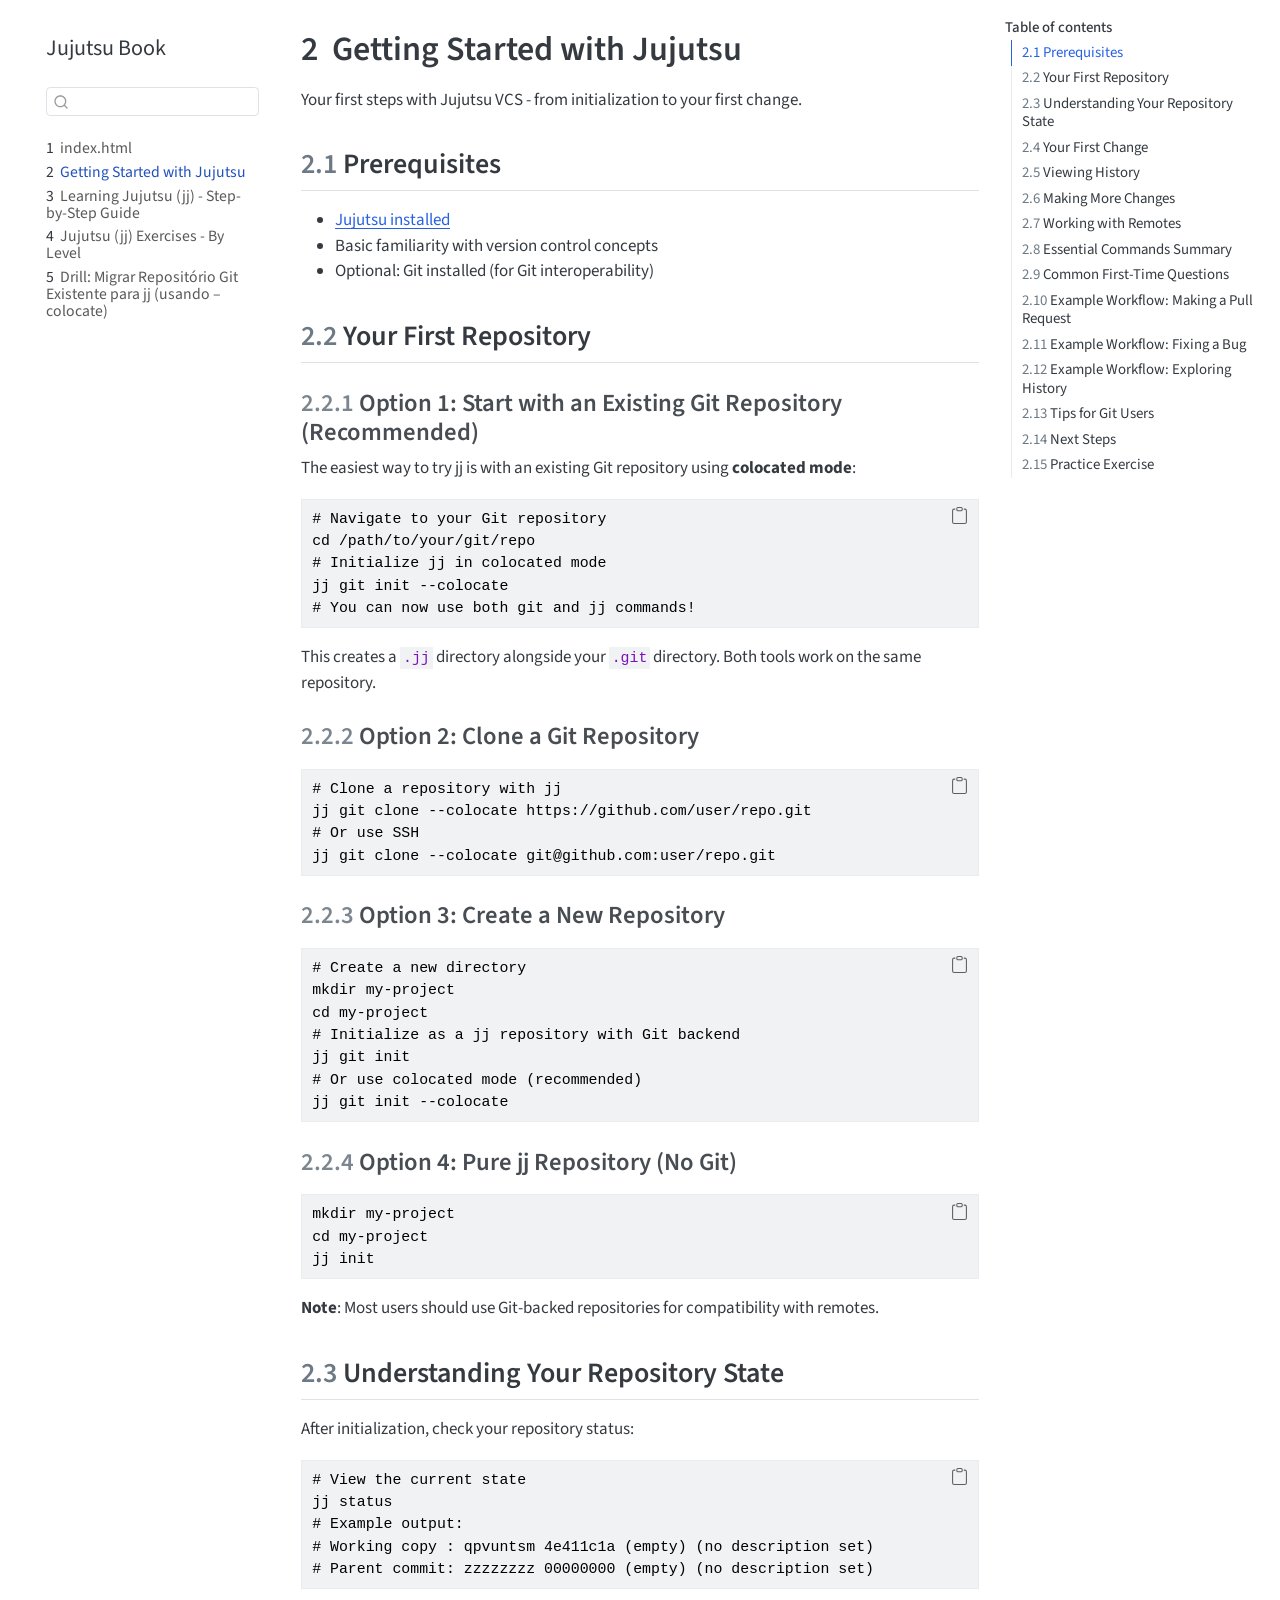
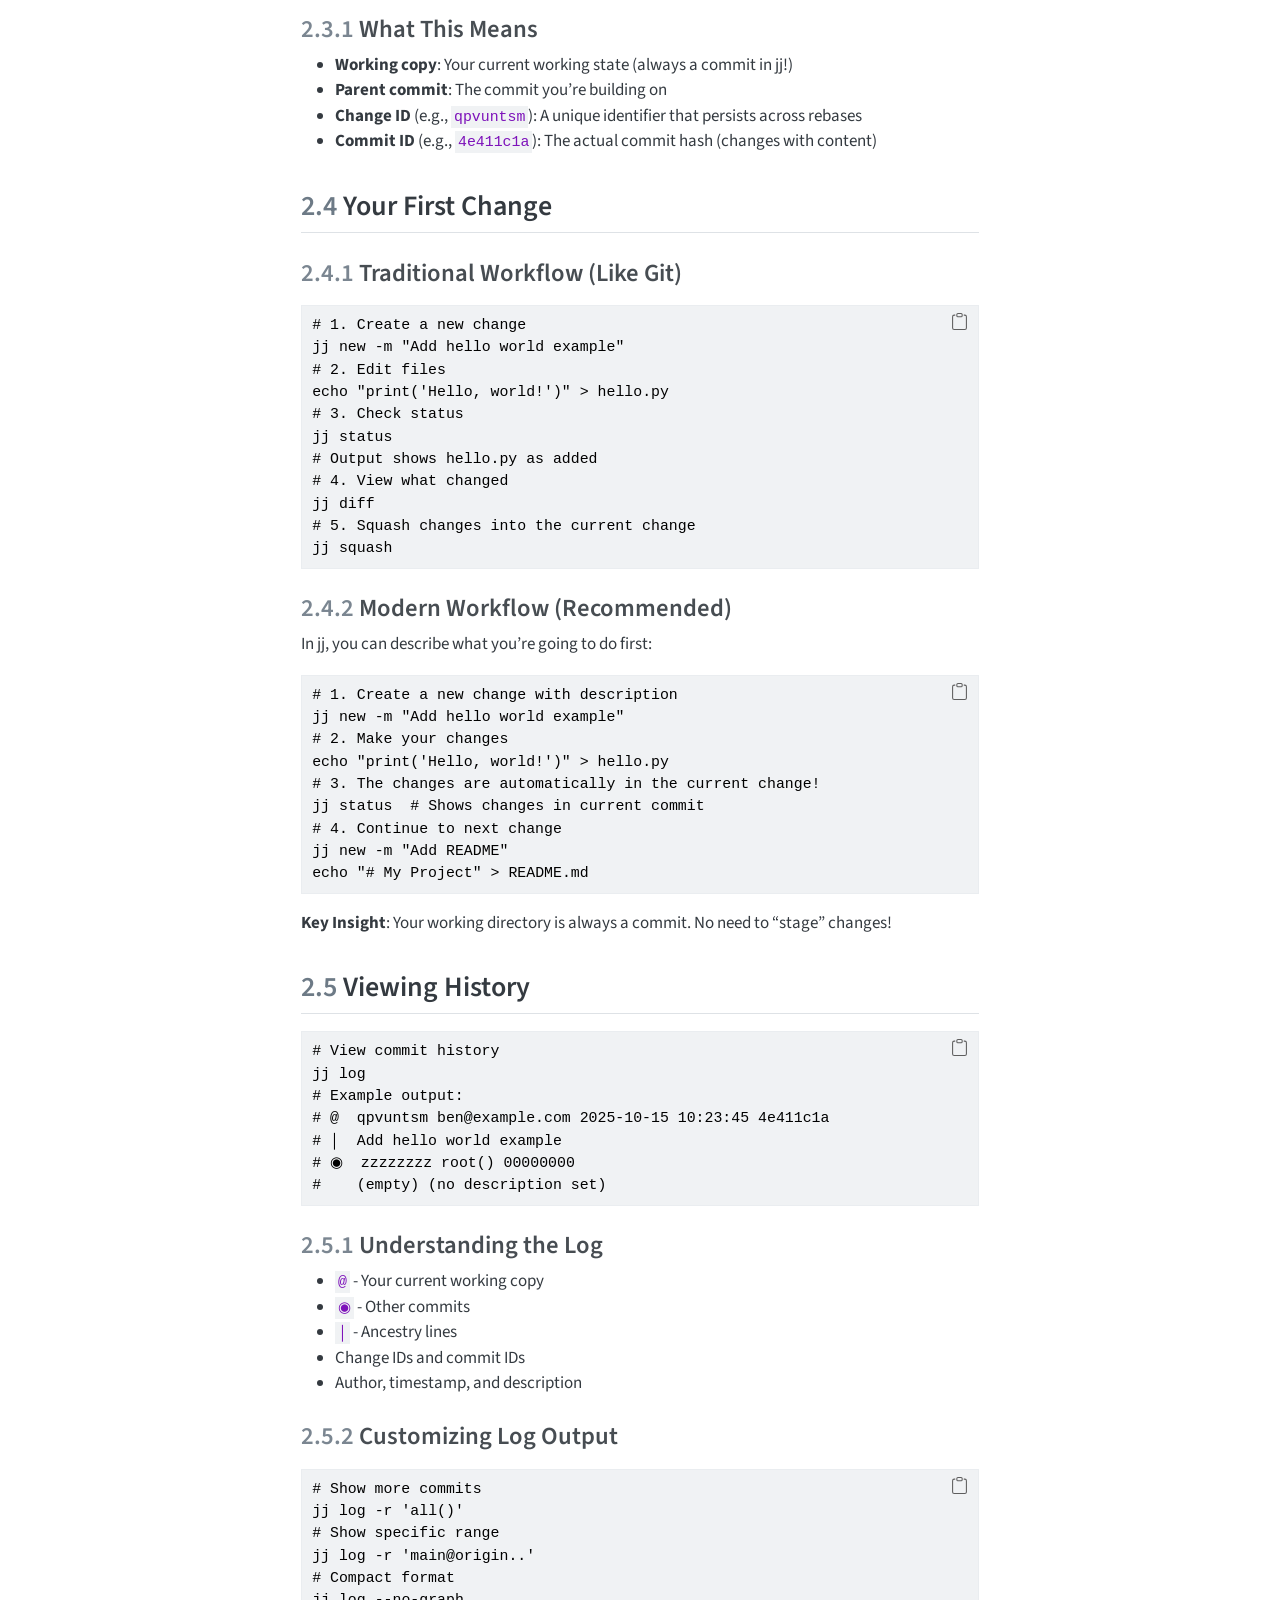
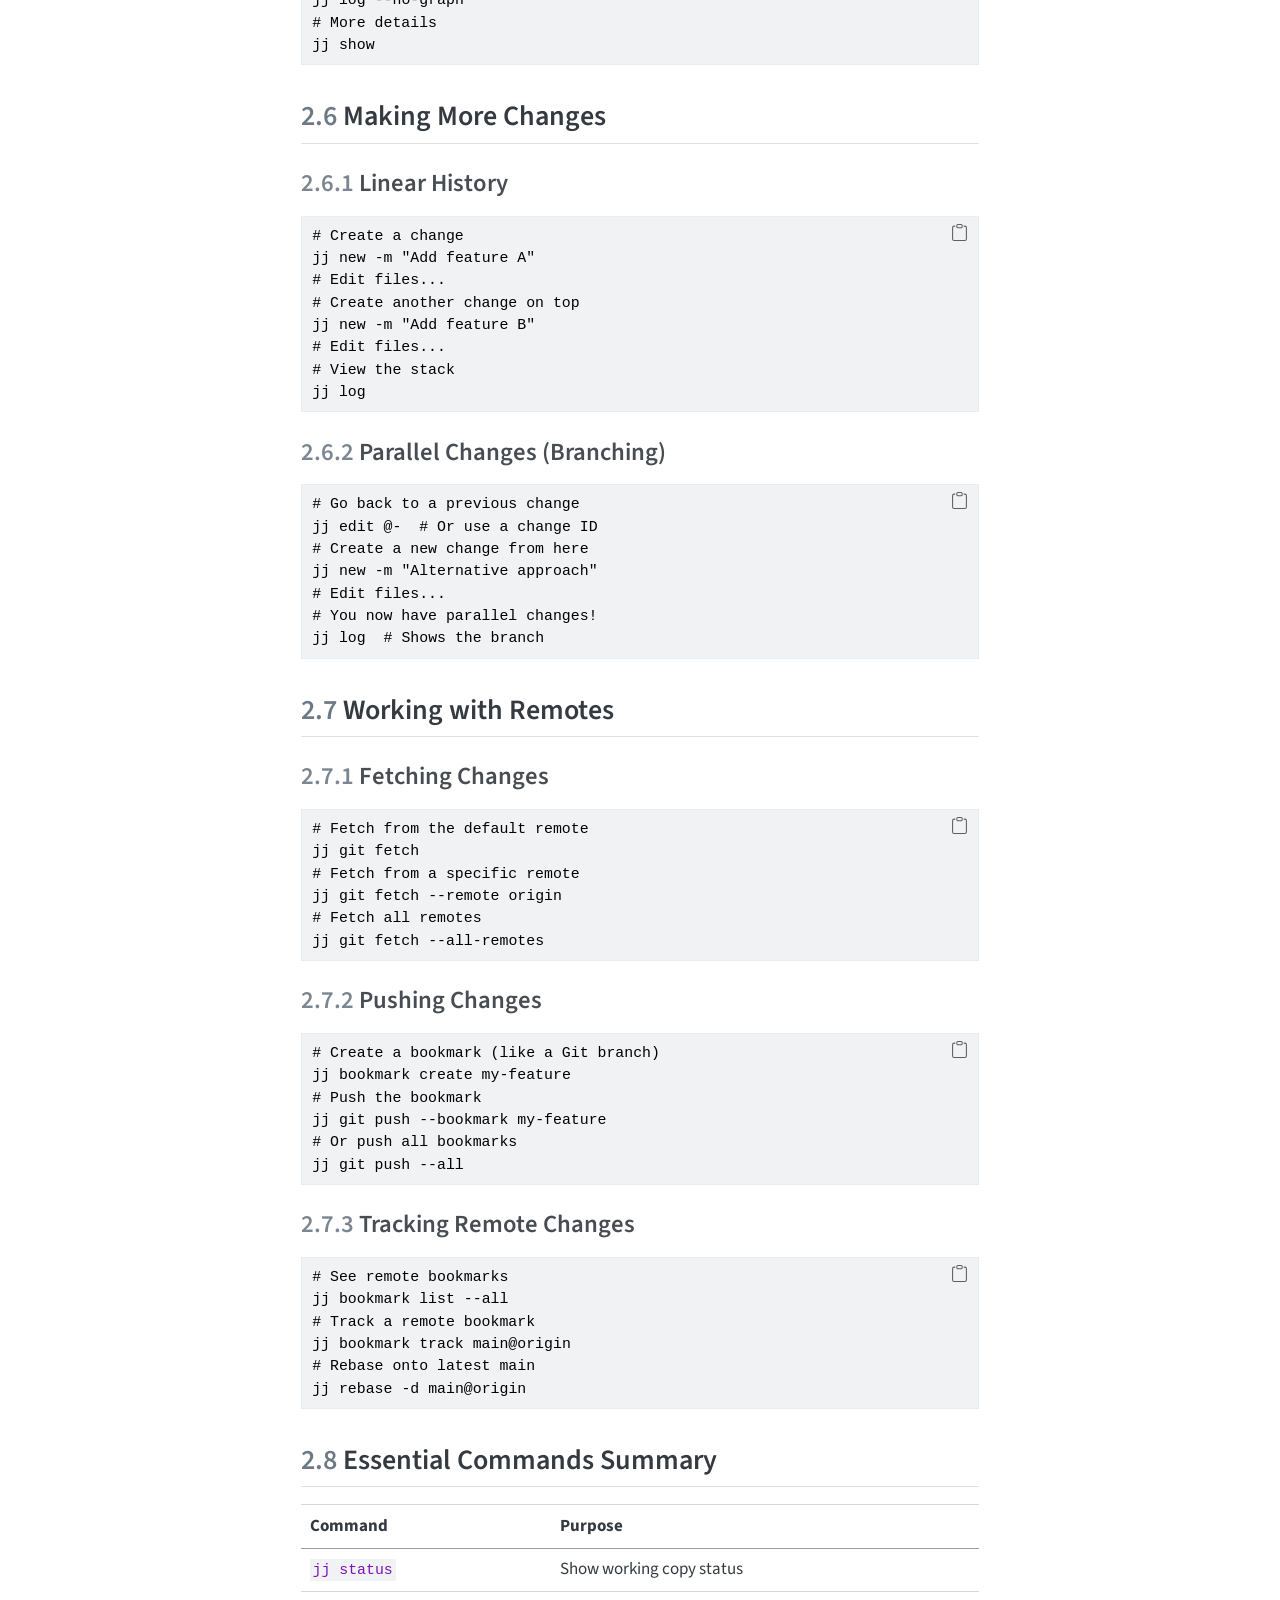
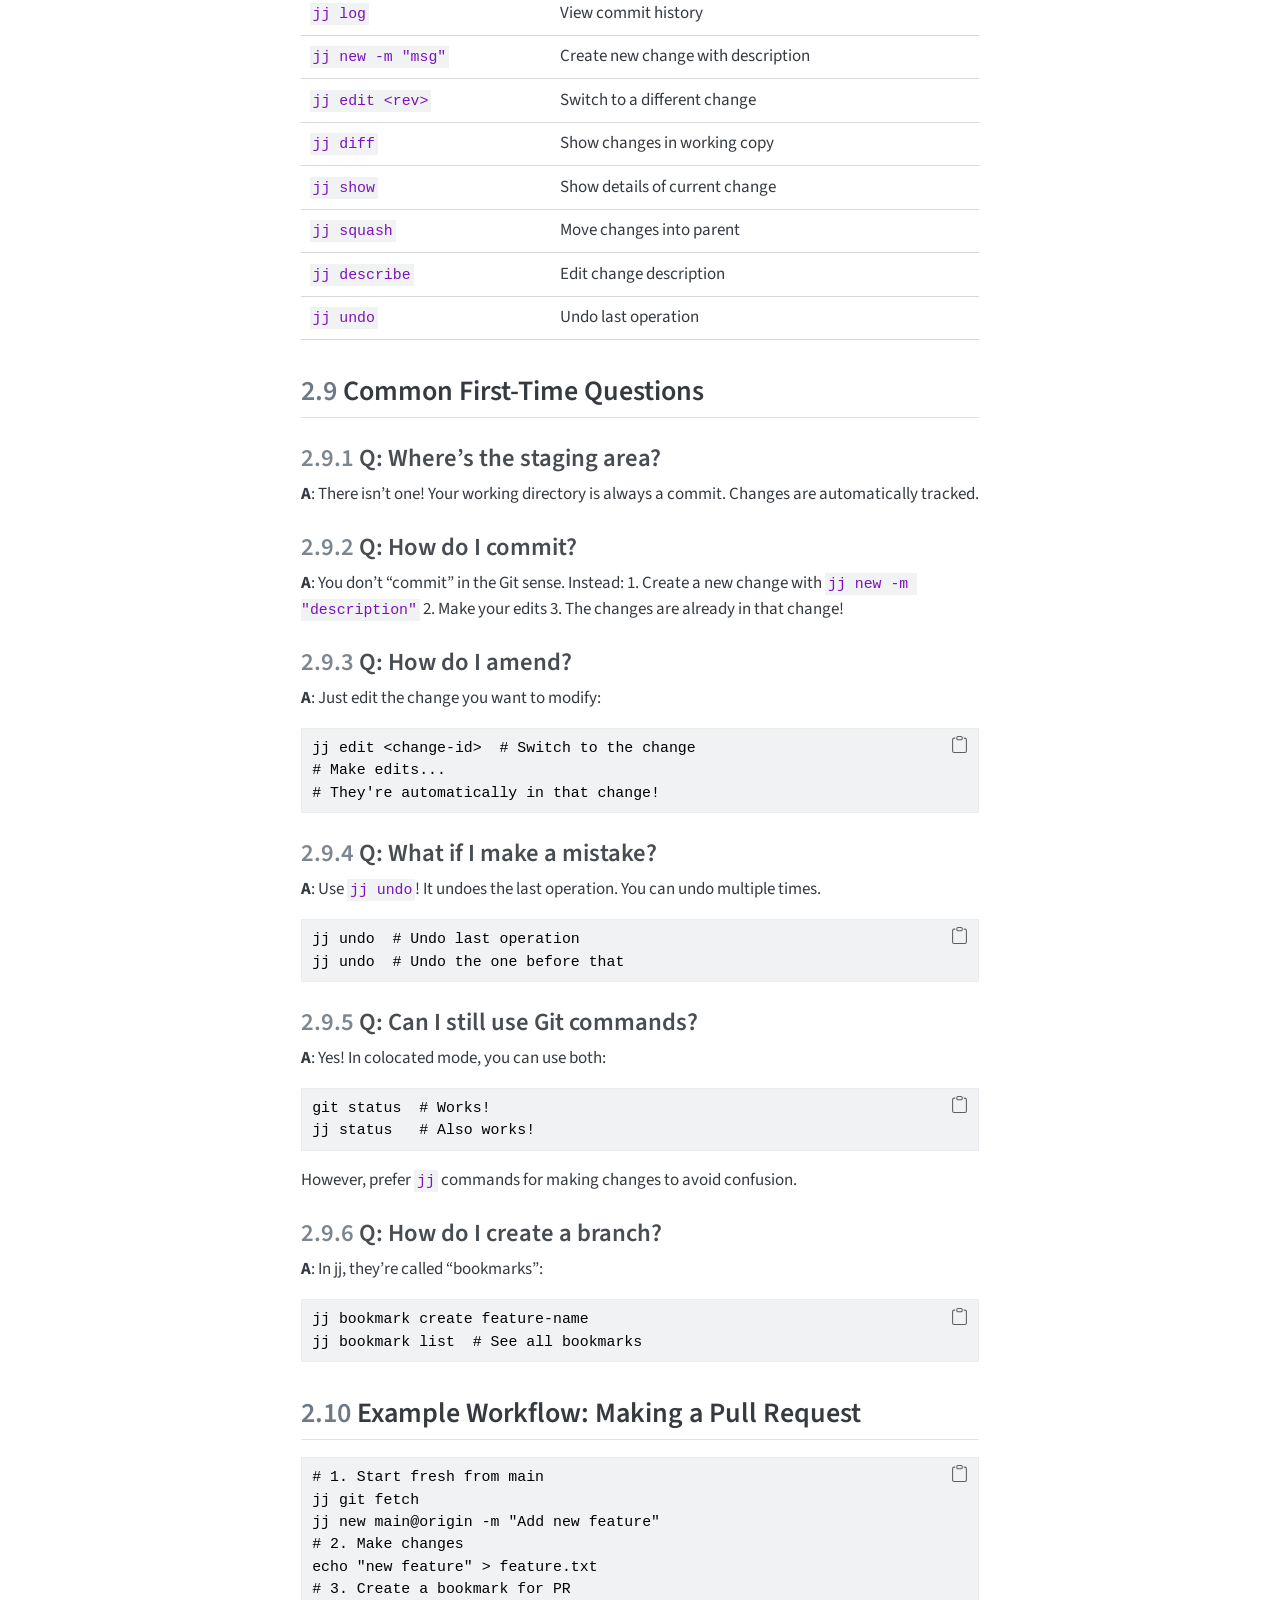
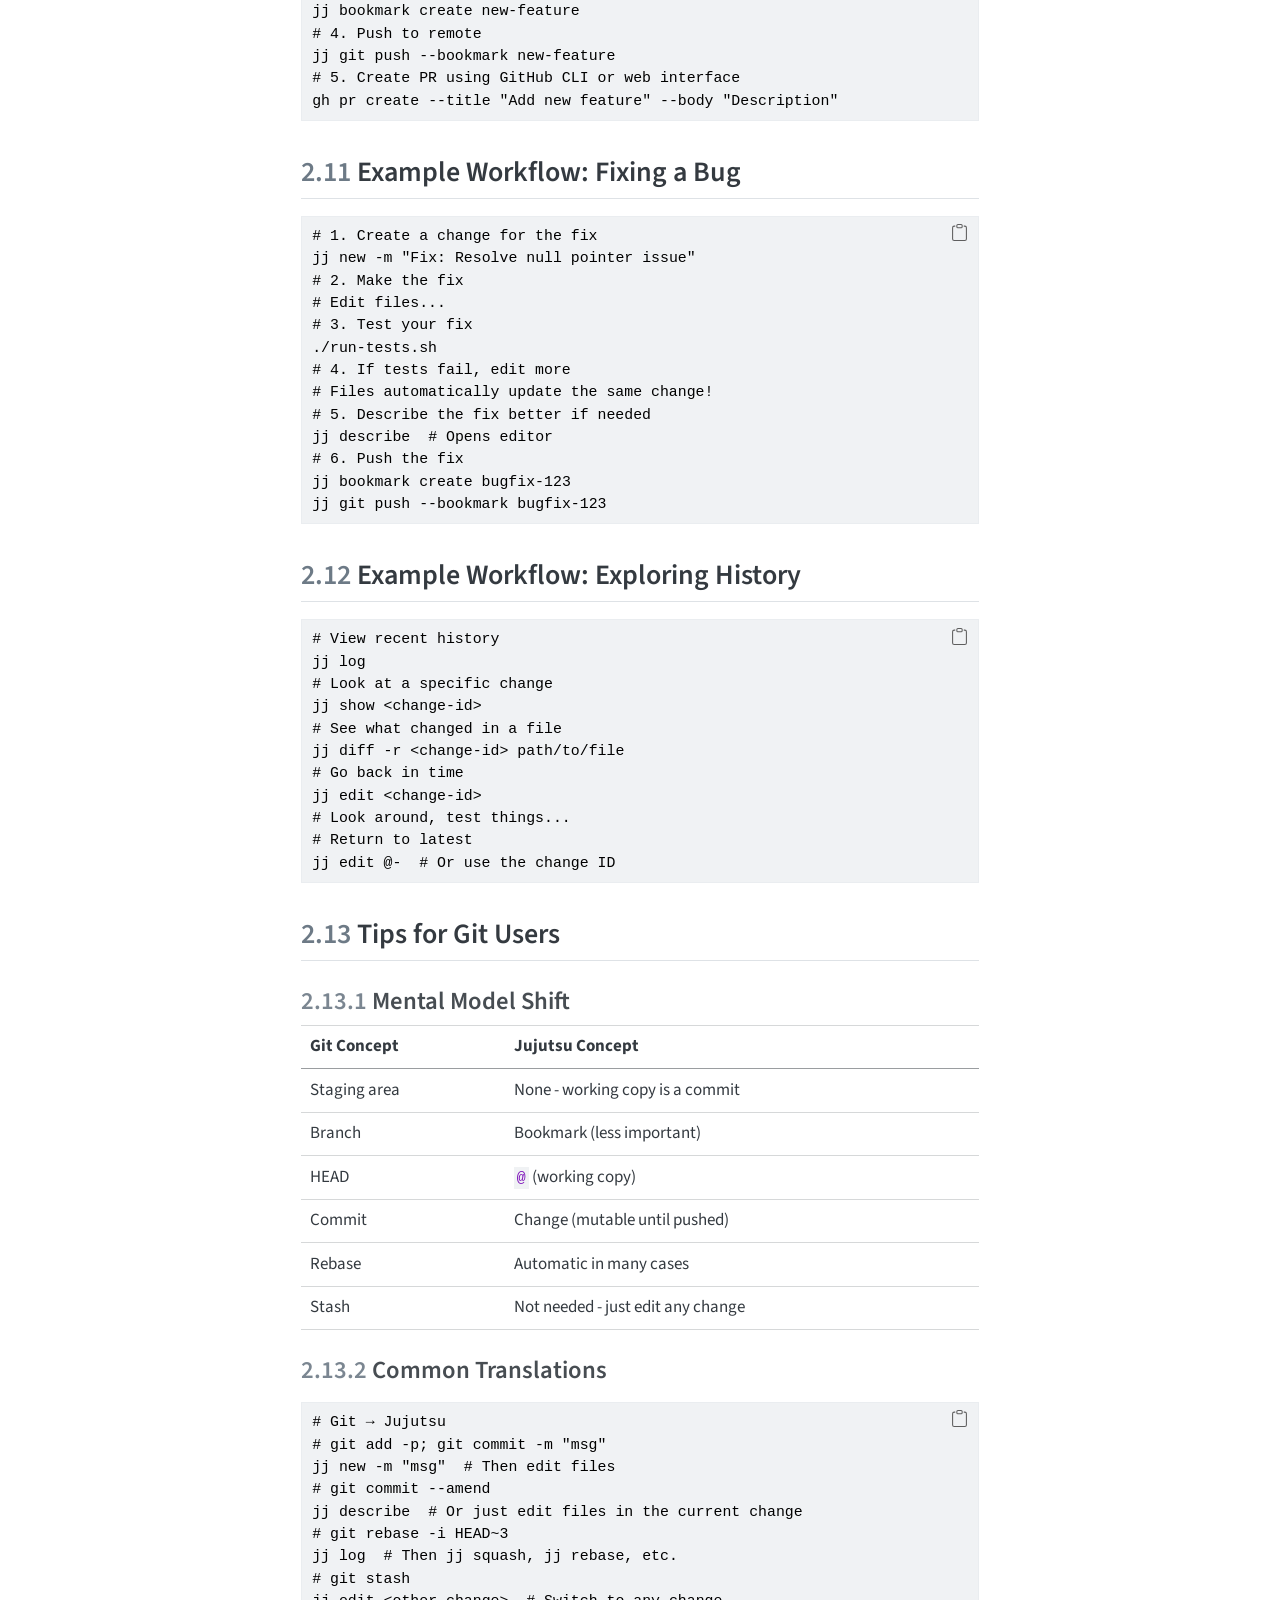
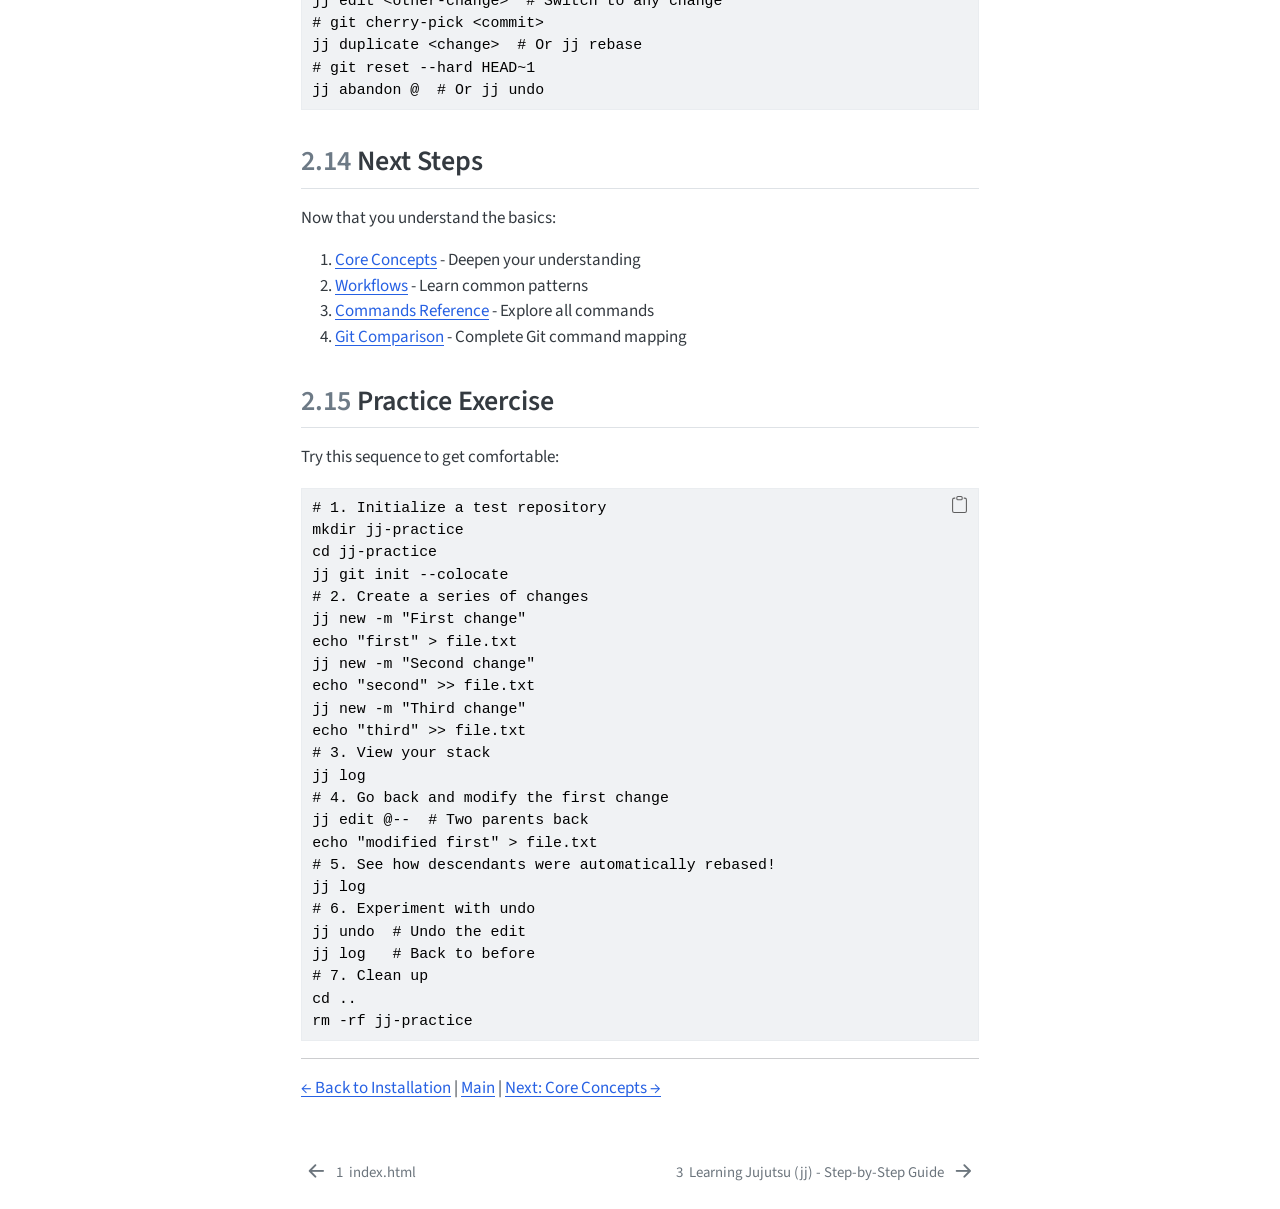
==== topics/getting-started.html @ f5a46121 "deploy: ab41bbec8ff5ee7fae629a87847f3cbe0ed20b7d" ====
<!DOCTYPE html>
<html xmlns="http://www.w3.org/1999/xhtml" lang="en" xml:lang="en"><head>

<meta charset="utf-8">
<meta name="generator" content="quarto-1.10.18">

<meta name="viewport" content="width=device-width, initial-scale=1.0, user-scalable=yes">


<title>2&nbsp; Getting Started with Jujutsu – Jujutsu Book</title>
<style>
/* Default styles provided by pandoc.
** See https://pandoc.org/MANUAL.html#variables-for-html for config info.
*/
span.smallcaps{font-variant: small-caps;}
div.columns{display: flex; gap: 1.5em;}
div.column{flex: auto;}
@media screen {
div.columns{gap: min(4vw, 1.5em);}
div.column{overflow-x: auto;}
}
div.hanging-indent{margin-left: 1.5em; text-indent: -1.5em;}
ul.task-list{list-style: none;}
ul.task-list li input[type="checkbox"] {
  width: 0.8em;
  margin: 0 0.8em 0.2em -1em; /* quarto-specific, see https://github.com/quarto-dev/quarto-cli/issues/4556 */ 
  vertical-align: middle;
}
/* CSS for syntax highlighting */
html { -webkit-text-size-adjust: 100%; }
pre > code.sourceCode { white-space: pre; position: relative; }
pre > code.sourceCode > span { display: inline-block; line-height: 1.25; }
pre > code.sourceCode > span:empty { height: 1.2em; }
.sourceCode { overflow: visible; }
code.sourceCode > span { color: inherit; text-decoration: inherit; }
div.sourceCode { margin: 1em 0; }
pre.sourceCode { margin: 0; }
@media screen {
div.sourceCode { overflow: auto; }
}
@media print {
pre > code.sourceCode { white-space: pre-wrap; }
pre > code.sourceCode > span { text-indent: -5em; padding-left: 5em; }
}
pre.numberSource code
  { counter-reset: source-line 0; }
pre.numberSource code > span
  { position: relative; left: -4em; counter-increment: source-line; }
pre.numberSource code > span > a:first-child::before
  { content: counter(source-line);
    position: relative; left: -1em; text-align: right; vertical-align: baseline;
    border: none; display: inline-block;
    -webkit-touch-callout: none; -webkit-user-select: none;
    -khtml-user-select: none; -moz-user-select: none;
    -ms-user-select: none; user-select: none;
    padding: 0 4px; width: 4em;
  }
pre.numberSource { margin-left: 3em;  padding-left: 4px; }
div.sourceCode
  {   }
@media screen {
pre > code.sourceCode > span > a:first-child::before { text-decoration: underline; }
}
</style>


<script src="../site_libs/quarto-nav/quarto-nav.js"></script>
<script src="../site_libs/quarto-nav/headroom.min.js"></script>
<script src="../site_libs/clipboard/clipboard.min.js"></script>
<script src="../site_libs/quarto-search/autocomplete.umd.js"></script>
<script src="../site_libs/quarto-search/fuse.min.js"></script>
<script src="../site_libs/quarto-search/quarto-search.js"></script>
<meta name="quarto:offset" content="../">
<link href="../topics/jj-learning-path.html" rel="next">
<link href="../index.html" rel="prev">
<script src="../site_libs/quarto-html/quarto.js" type="module"></script>
<script src="../site_libs/quarto-html/tabsets/tabsets.js" type="module"></script>
<script src="../site_libs/quarto-html/popper.min.js"></script>
<script src="../site_libs/quarto-html/tippy.umd.min.js"></script>
<script src="../site_libs/quarto-html/anchor.min.js"></script>
<link href="../site_libs/quarto-html/tippy.css" rel="stylesheet">
<link href="../site_libs/quarto-html/quarto-syntax-highlighting-64a204ab8560d761af7679ceaba22944.css" rel="stylesheet" id="quarto-text-highlighting-styles">
<script src="../site_libs/bootstrap/bootstrap.min.js"></script>
<link href="../site_libs/bootstrap/bootstrap-icons.css" rel="stylesheet">
<link href="../site_libs/bootstrap/bootstrap-81a3b542eb5e89c0ecbe2096688e9360.min.css" rel="stylesheet" append-hash="true" id="quarto-bootstrap" data-mode="light">
<script id="quarto-search-options" type="application/json">{
  "location": "sidebar",
  "copy-button": false,
  "collapse-after": 3,
  "panel-placement": "start",
  "type": "textbox",
  "limit": 50,
  "keyboard-shortcut": [
    "f",
    "/",
    "s"
  ],
  "show-item-context": false,
  "language": {
    "search-no-results-text": "No results",
    "search-matching-documents-text": "matching documents",
    "search-copy-link-title": "Copy link to search",
    "search-hide-matches-text": "Hide additional matches",
    "search-more-match-text": "more match in this document",
    "search-more-matches-text": "more matches in this document",
    "search-clear-button-title": "Clear",
    "search-text-placeholder": "",
    "search-detached-cancel-button-title": "Cancel",
    "search-submit-button-title": "Submit",
    "search-label": "Search"
  }
}</script>


</head>

<body class="nav-sidebar floating quarto-light">

<div id="quarto-search-results"></div>
  <header id="quarto-header" class="headroom fixed-top">
  <nav class="quarto-secondary-nav">
    <div class="container-fluid d-flex">
      <button type="button" class="quarto-btn-toggle btn" data-bs-toggle="collapse" role="button" data-bs-target=".quarto-sidebar-collapse-item" aria-controls="quarto-sidebar" aria-expanded="false" aria-label="Toggle sidebar navigation" onclick="if (window.quartoToggleHeadroom) { window.quartoToggleHeadroom(); }">
        <i class="bi bi-layout-text-sidebar-reverse"></i>
      </button>
        <nav class="quarto-page-breadcrumbs" aria-label="breadcrumb"><ol class="breadcrumb"><li class="breadcrumb-item"><a href="../topics/getting-started.html"><span class="chapter-number">2</span>&nbsp; <span class="chapter-title">Getting Started with Jujutsu</span></a></li></ol></nav>
        <a class="flex-grow-1" role="navigation" data-bs-toggle="collapse" data-bs-target=".quarto-sidebar-collapse-item" aria-controls="quarto-sidebar" aria-expanded="false" aria-label="Toggle sidebar navigation" onclick="if (window.quartoToggleHeadroom) { window.quartoToggleHeadroom(); }">      
        </a>
      <button type="button" class="btn quarto-search-button" aria-label="Search" onclick="window.quartoOpenSearch();">
        <i class="bi bi-search"></i>
      </button>
    </div>
  </nav>
</header>
<!-- content -->
<div id="quarto-content" class="quarto-container page-columns page-rows-contents page-layout-article">
<!-- sidebar -->
  <nav id="quarto-sidebar" class="sidebar collapse collapse-horizontal quarto-sidebar-collapse-item sidebar-navigation floating overflow-auto">
    <div class="pt-lg-2 mt-2 text-left sidebar-header">
    <div class="sidebar-title mb-0 py-0">
      <a href="../">Jujutsu Book</a> 
    </div>
      </div>
        <div class="mt-2 flex-shrink-0 align-items-center">
        <div class="sidebar-search">
        <div id="quarto-search" class="" title="Search"></div>
        </div>
        </div>
    <div class="sidebar-menu-container"> 
    <ul class="list-unstyled mt-1">
        <li class="sidebar-item">
  <div class="sidebar-item-container"> 
  <a href="../index.html" class="sidebar-item-text sidebar-link">
 <span class="menu-text"><span class="chapter-number">1</span>&nbsp; <span class="chapter-title">index.html</span></span></a>
  </div>
</li>
        <li class="sidebar-item">
  <div class="sidebar-item-container"> 
  <a href="../topics/getting-started.html" class="sidebar-item-text sidebar-link active">
 <span class="menu-text"><span class="chapter-number">2</span>&nbsp; <span class="chapter-title">Getting Started with Jujutsu</span></span></a>
  </div>
</li>
        <li class="sidebar-item">
  <div class="sidebar-item-container"> 
  <a href="../topics/jj-learning-path.html" class="sidebar-item-text sidebar-link">
 <span class="menu-text"><span class="chapter-number">3</span>&nbsp; <span class="chapter-title">Learning Jujutsu (jj) - Step-by-Step Guide</span></span></a>
  </div>
</li>
        <li class="sidebar-item">
  <div class="sidebar-item-container"> 
  <a href="../topics/jj-exercises.html" class="sidebar-item-text sidebar-link">
 <span class="menu-text"><span class="chapter-number">4</span>&nbsp; <span class="chapter-title">Jujutsu (jj) Exercises - By Level</span></span></a>
  </div>
</li>
        <li class="sidebar-item">
  <div class="sidebar-item-container"> 
  <a href="../topics/jj_exerc_grok.html" class="sidebar-item-text sidebar-link">
 <span class="menu-text"><span class="chapter-number">5</span>&nbsp; <span class="chapter-title">Drill: Migrar Repositório Git Existente para jj (usando –colocate)</span></span></a>
  </div>
</li>
    </ul>
    </div>
</nav>
<div id="quarto-sidebar-glass" class="quarto-sidebar-collapse-item" data-bs-toggle="collapse" data-bs-target=".quarto-sidebar-collapse-item"></div>
<!-- margin-sidebar -->
    <div id="quarto-margin-sidebar" class="sidebar margin-sidebar">
        <nav id="TOC" role="doc-toc" class="toc-active">
    <h2 id="toc-title">Table of contents</h2>
   
  <ul>
  <li><a href="#prerequisites" id="toc-prerequisites" class="nav-link active" data-scroll-target="#prerequisites"><span class="header-section-number">2.1</span> Prerequisites</a></li>
  <li><a href="#your-first-repository" id="toc-your-first-repository" class="nav-link" data-scroll-target="#your-first-repository"><span class="header-section-number">2.2</span> Your First Repository</a>
  <ul class="collapse">
  <li><a href="#option-1-start-with-an-existing-git-repository-recommended" id="toc-option-1-start-with-an-existing-git-repository-recommended" class="nav-link" data-scroll-target="#option-1-start-with-an-existing-git-repository-recommended"><span class="header-section-number">2.2.1</span> Option 1: Start with an Existing Git Repository (Recommended)</a></li>
  <li><a href="#option-2-clone-a-git-repository" id="toc-option-2-clone-a-git-repository" class="nav-link" data-scroll-target="#option-2-clone-a-git-repository"><span class="header-section-number">2.2.2</span> Option 2: Clone a Git Repository</a></li>
  <li><a href="#option-3-create-a-new-repository" id="toc-option-3-create-a-new-repository" class="nav-link" data-scroll-target="#option-3-create-a-new-repository"><span class="header-section-number">2.2.3</span> Option 3: Create a New Repository</a></li>
  <li><a href="#option-4-pure-jj-repository-no-git" id="toc-option-4-pure-jj-repository-no-git" class="nav-link" data-scroll-target="#option-4-pure-jj-repository-no-git"><span class="header-section-number">2.2.4</span> Option 4: Pure jj Repository (No Git)</a></li>
  </ul></li>
  <li><a href="#understanding-your-repository-state" id="toc-understanding-your-repository-state" class="nav-link" data-scroll-target="#understanding-your-repository-state"><span class="header-section-number">2.3</span> Understanding Your Repository State</a>
  <ul class="collapse">
  <li><a href="#what-this-means" id="toc-what-this-means" class="nav-link" data-scroll-target="#what-this-means"><span class="header-section-number">2.3.1</span> What This Means</a></li>
  </ul></li>
  <li><a href="#your-first-change" id="toc-your-first-change" class="nav-link" data-scroll-target="#your-first-change"><span class="header-section-number">2.4</span> Your First Change</a>
  <ul class="collapse">
  <li><a href="#traditional-workflow-like-git" id="toc-traditional-workflow-like-git" class="nav-link" data-scroll-target="#traditional-workflow-like-git"><span class="header-section-number">2.4.1</span> Traditional Workflow (Like Git)</a></li>
  <li><a href="#modern-workflow-recommended" id="toc-modern-workflow-recommended" class="nav-link" data-scroll-target="#modern-workflow-recommended"><span class="header-section-number">2.4.2</span> Modern Workflow (Recommended)</a></li>
  </ul></li>
  <li><a href="#viewing-history" id="toc-viewing-history" class="nav-link" data-scroll-target="#viewing-history"><span class="header-section-number">2.5</span> Viewing History</a>
  <ul class="collapse">
  <li><a href="#understanding-the-log" id="toc-understanding-the-log" class="nav-link" data-scroll-target="#understanding-the-log"><span class="header-section-number">2.5.1</span> Understanding the Log</a></li>
  <li><a href="#customizing-log-output" id="toc-customizing-log-output" class="nav-link" data-scroll-target="#customizing-log-output"><span class="header-section-number">2.5.2</span> Customizing Log Output</a></li>
  </ul></li>
  <li><a href="#making-more-changes" id="toc-making-more-changes" class="nav-link" data-scroll-target="#making-more-changes"><span class="header-section-number">2.6</span> Making More Changes</a>
  <ul class="collapse">
  <li><a href="#linear-history" id="toc-linear-history" class="nav-link" data-scroll-target="#linear-history"><span class="header-section-number">2.6.1</span> Linear History</a></li>
  <li><a href="#parallel-changes-branching" id="toc-parallel-changes-branching" class="nav-link" data-scroll-target="#parallel-changes-branching"><span class="header-section-number">2.6.2</span> Parallel Changes (Branching)</a></li>
  </ul></li>
  <li><a href="#working-with-remotes" id="toc-working-with-remotes" class="nav-link" data-scroll-target="#working-with-remotes"><span class="header-section-number">2.7</span> Working with Remotes</a>
  <ul class="collapse">
  <li><a href="#fetching-changes" id="toc-fetching-changes" class="nav-link" data-scroll-target="#fetching-changes"><span class="header-section-number">2.7.1</span> Fetching Changes</a></li>
  <li><a href="#pushing-changes" id="toc-pushing-changes" class="nav-link" data-scroll-target="#pushing-changes"><span class="header-section-number">2.7.2</span> Pushing Changes</a></li>
  <li><a href="#tracking-remote-changes" id="toc-tracking-remote-changes" class="nav-link" data-scroll-target="#tracking-remote-changes"><span class="header-section-number">2.7.3</span> Tracking Remote Changes</a></li>
  </ul></li>
  <li><a href="#essential-commands-summary" id="toc-essential-commands-summary" class="nav-link" data-scroll-target="#essential-commands-summary"><span class="header-section-number">2.8</span> Essential Commands Summary</a></li>
  <li><a href="#common-first-time-questions" id="toc-common-first-time-questions" class="nav-link" data-scroll-target="#common-first-time-questions"><span class="header-section-number">2.9</span> Common First-Time Questions</a>
  <ul class="collapse">
  <li><a href="#q-wheres-the-staging-area" id="toc-q-wheres-the-staging-area" class="nav-link" data-scroll-target="#q-wheres-the-staging-area"><span class="header-section-number">2.9.1</span> Q: Where’s the staging area?</a></li>
  <li><a href="#q-how-do-i-commit" id="toc-q-how-do-i-commit" class="nav-link" data-scroll-target="#q-how-do-i-commit"><span class="header-section-number">2.9.2</span> Q: How do I commit?</a></li>
  <li><a href="#q-how-do-i-amend" id="toc-q-how-do-i-amend" class="nav-link" data-scroll-target="#q-how-do-i-amend"><span class="header-section-number">2.9.3</span> Q: How do I amend?</a></li>
  <li><a href="#q-what-if-i-make-a-mistake" id="toc-q-what-if-i-make-a-mistake" class="nav-link" data-scroll-target="#q-what-if-i-make-a-mistake"><span class="header-section-number">2.9.4</span> Q: What if I make a mistake?</a></li>
  <li><a href="#q-can-i-still-use-git-commands" id="toc-q-can-i-still-use-git-commands" class="nav-link" data-scroll-target="#q-can-i-still-use-git-commands"><span class="header-section-number">2.9.5</span> Q: Can I still use Git commands?</a></li>
  <li><a href="#q-how-do-i-create-a-branch" id="toc-q-how-do-i-create-a-branch" class="nav-link" data-scroll-target="#q-how-do-i-create-a-branch"><span class="header-section-number">2.9.6</span> Q: How do I create a branch?</a></li>
  </ul></li>
  <li><a href="#example-workflow-making-a-pull-request" id="toc-example-workflow-making-a-pull-request" class="nav-link" data-scroll-target="#example-workflow-making-a-pull-request"><span class="header-section-number">2.10</span> Example Workflow: Making a Pull Request</a></li>
  <li><a href="#example-workflow-fixing-a-bug" id="toc-example-workflow-fixing-a-bug" class="nav-link" data-scroll-target="#example-workflow-fixing-a-bug"><span class="header-section-number">2.11</span> Example Workflow: Fixing a Bug</a></li>
  <li><a href="#example-workflow-exploring-history" id="toc-example-workflow-exploring-history" class="nav-link" data-scroll-target="#example-workflow-exploring-history"><span class="header-section-number">2.12</span> Example Workflow: Exploring History</a></li>
  <li><a href="#tips-for-git-users" id="toc-tips-for-git-users" class="nav-link" data-scroll-target="#tips-for-git-users"><span class="header-section-number">2.13</span> Tips for Git Users</a>
  <ul class="collapse">
  <li><a href="#mental-model-shift" id="toc-mental-model-shift" class="nav-link" data-scroll-target="#mental-model-shift"><span class="header-section-number">2.13.1</span> Mental Model Shift</a></li>
  <li><a href="#common-translations" id="toc-common-translations" class="nav-link" data-scroll-target="#common-translations"><span class="header-section-number">2.13.2</span> Common Translations</a></li>
  </ul></li>
  <li><a href="#next-steps" id="toc-next-steps" class="nav-link" data-scroll-target="#next-steps"><span class="header-section-number">2.14</span> Next Steps</a></li>
  <li><a href="#practice-exercise" id="toc-practice-exercise" class="nav-link" data-scroll-target="#practice-exercise"><span class="header-section-number">2.15</span> Practice Exercise</a></li>
  </ul>
</nav>
    </div>
<!-- main -->
<main class="content" id="quarto-document-content">

<header id="title-block-header" class="quarto-title-block default">
<div class="quarto-title">
<h1 class="title"><span class="chapter-number">2</span>&nbsp; <span class="chapter-title">Getting Started with Jujutsu</span></h1>
</div>



<div class="quarto-title-meta">

    
  
    
  </div>
  


</header>


<p>Your first steps with Jujutsu VCS - from initialization to your first change.</p>
<section id="prerequisites" class="level2" data-number="2.1">
<h2 data-number="2.1" class="anchored" data-anchor-id="prerequisites"><span class="header-section-number">2.1</span> Prerequisites</h2>
<ul>
<li><a href="Installation.md">Jujutsu installed</a></li>
<li>Basic familiarity with version control concepts</li>
<li>Optional: Git installed (for Git interoperability)</li>
</ul>
</section>
<section id="your-first-repository" class="level2" data-number="2.2">
<h2 data-number="2.2" class="anchored" data-anchor-id="your-first-repository"><span class="header-section-number">2.2</span> Your First Repository</h2>
<section id="option-1-start-with-an-existing-git-repository-recommended" class="level3" data-number="2.2.1">
<h3 data-number="2.2.1" class="anchored" data-anchor-id="option-1-start-with-an-existing-git-repository-recommended"><span class="header-section-number">2.2.1</span> Option 1: Start with an Existing Git Repository (Recommended)</h3>
<p>The easiest way to try jj is with an existing Git repository using <strong>colocated mode</strong>:</p>
<div class="code-copy-outer-scaffold"><div class="sourceCode" id="cb1"><pre class="sourceCode bash code-with-copy"><code class="sourceCode bash"><span id="cb1-1"><a href="#cb1-1" aria-hidden="true" tabindex="-1"></a><span class="co"># Navigate to your Git repository</span></span>
<span id="cb1-2"><a href="#cb1-2" aria-hidden="true" tabindex="-1"></a><span class="bu">cd</span> /path/to/your/git/repo</span>
<span id="cb1-3"><a href="#cb1-3" aria-hidden="true" tabindex="-1"></a><span class="co"># Initialize jj in colocated mode</span></span>
<span id="cb1-4"><a href="#cb1-4" aria-hidden="true" tabindex="-1"></a><span class="ex">jj</span> git init <span class="at">--colocate</span></span>
<span id="cb1-5"><a href="#cb1-5" aria-hidden="true" tabindex="-1"></a><span class="co"># You can now use both git and jj commands!</span></span></code></pre></div><button title="Copy to Clipboard" class="code-copy-button"><i class="bi"></i></button></div>
<p>This creates a <code>.jj</code> directory alongside your <code>.git</code> directory. Both tools work on the same repository.</p>
</section>
<section id="option-2-clone-a-git-repository" class="level3" data-number="2.2.2">
<h3 data-number="2.2.2" class="anchored" data-anchor-id="option-2-clone-a-git-repository"><span class="header-section-number">2.2.2</span> Option 2: Clone a Git Repository</h3>
<div class="code-copy-outer-scaffold"><div class="sourceCode" id="cb2"><pre class="sourceCode bash code-with-copy"><code class="sourceCode bash"><span id="cb2-1"><a href="#cb2-1" aria-hidden="true" tabindex="-1"></a><span class="co"># Clone a repository with jj</span></span>
<span id="cb2-2"><a href="#cb2-2" aria-hidden="true" tabindex="-1"></a><span class="ex">jj</span> git clone <span class="at">--colocate</span> https://github.com/user/repo.git</span>
<span id="cb2-3"><a href="#cb2-3" aria-hidden="true" tabindex="-1"></a><span class="co"># Or use SSH</span></span>
<span id="cb2-4"><a href="#cb2-4" aria-hidden="true" tabindex="-1"></a><span class="ex">jj</span> git clone <span class="at">--colocate</span> git@github.com:user/repo.git</span></code></pre></div><button title="Copy to Clipboard" class="code-copy-button"><i class="bi"></i></button></div>
</section>
<section id="option-3-create-a-new-repository" class="level3" data-number="2.2.3">
<h3 data-number="2.2.3" class="anchored" data-anchor-id="option-3-create-a-new-repository"><span class="header-section-number">2.2.3</span> Option 3: Create a New Repository</h3>
<div class="code-copy-outer-scaffold"><div class="sourceCode" id="cb3"><pre class="sourceCode bash code-with-copy"><code class="sourceCode bash"><span id="cb3-1"><a href="#cb3-1" aria-hidden="true" tabindex="-1"></a><span class="co"># Create a new directory</span></span>
<span id="cb3-2"><a href="#cb3-2" aria-hidden="true" tabindex="-1"></a><span class="fu">mkdir</span> my-project</span>
<span id="cb3-3"><a href="#cb3-3" aria-hidden="true" tabindex="-1"></a><span class="bu">cd</span> my-project</span>
<span id="cb3-4"><a href="#cb3-4" aria-hidden="true" tabindex="-1"></a><span class="co"># Initialize as a jj repository with Git backend</span></span>
<span id="cb3-5"><a href="#cb3-5" aria-hidden="true" tabindex="-1"></a><span class="ex">jj</span> git init</span>
<span id="cb3-6"><a href="#cb3-6" aria-hidden="true" tabindex="-1"></a><span class="co"># Or use colocated mode (recommended)</span></span>
<span id="cb3-7"><a href="#cb3-7" aria-hidden="true" tabindex="-1"></a><span class="ex">jj</span> git init <span class="at">--colocate</span></span></code></pre></div><button title="Copy to Clipboard" class="code-copy-button"><i class="bi"></i></button></div>
</section>
<section id="option-4-pure-jj-repository-no-git" class="level3" data-number="2.2.4">
<h3 data-number="2.2.4" class="anchored" data-anchor-id="option-4-pure-jj-repository-no-git"><span class="header-section-number">2.2.4</span> Option 4: Pure jj Repository (No Git)</h3>
<div class="code-copy-outer-scaffold"><div class="sourceCode" id="cb4"><pre class="sourceCode bash code-with-copy"><code class="sourceCode bash"><span id="cb4-1"><a href="#cb4-1" aria-hidden="true" tabindex="-1"></a><span class="fu">mkdir</span> my-project</span>
<span id="cb4-2"><a href="#cb4-2" aria-hidden="true" tabindex="-1"></a><span class="bu">cd</span> my-project</span>
<span id="cb4-3"><a href="#cb4-3" aria-hidden="true" tabindex="-1"></a><span class="ex">jj</span> init</span></code></pre></div><button title="Copy to Clipboard" class="code-copy-button"><i class="bi"></i></button></div>
<p><strong>Note</strong>: Most users should use Git-backed repositories for compatibility with remotes.</p>
</section>
</section>
<section id="understanding-your-repository-state" class="level2" data-number="2.3">
<h2 data-number="2.3" class="anchored" data-anchor-id="understanding-your-repository-state"><span class="header-section-number">2.3</span> Understanding Your Repository State</h2>
<p>After initialization, check your repository status:</p>
<div class="code-copy-outer-scaffold"><div class="sourceCode" id="cb5"><pre class="sourceCode bash code-with-copy"><code class="sourceCode bash"><span id="cb5-1"><a href="#cb5-1" aria-hidden="true" tabindex="-1"></a><span class="co"># View the current state</span></span>
<span id="cb5-2"><a href="#cb5-2" aria-hidden="true" tabindex="-1"></a><span class="ex">jj</span> status</span>
<span id="cb5-3"><a href="#cb5-3" aria-hidden="true" tabindex="-1"></a><span class="co"># Example output:</span></span>
<span id="cb5-4"><a href="#cb5-4" aria-hidden="true" tabindex="-1"></a><span class="co"># Working copy : qpvuntsm 4e411c1a (empty) (no description set)</span></span>
<span id="cb5-5"><a href="#cb5-5" aria-hidden="true" tabindex="-1"></a><span class="co"># Parent commit: zzzzzzzz 00000000 (empty) (no description set)</span></span></code></pre></div><button title="Copy to Clipboard" class="code-copy-button"><i class="bi"></i></button></div>
<section id="what-this-means" class="level3" data-number="2.3.1">
<h3 data-number="2.3.1" class="anchored" data-anchor-id="what-this-means"><span class="header-section-number">2.3.1</span> What This Means</h3>
<ul>
<li><strong>Working copy</strong>: Your current working state (always a commit in jj!)</li>
<li><strong>Parent commit</strong>: The commit you’re building on</li>
<li><strong>Change ID</strong> (e.g., <code>qpvuntsm</code>): A unique identifier that persists across rebases</li>
<li><strong>Commit ID</strong> (e.g., <code>4e411c1a</code>): The actual commit hash (changes with content)</li>
</ul>
</section>
</section>
<section id="your-first-change" class="level2" data-number="2.4">
<h2 data-number="2.4" class="anchored" data-anchor-id="your-first-change"><span class="header-section-number">2.4</span> Your First Change</h2>
<section id="traditional-workflow-like-git" class="level3" data-number="2.4.1">
<h3 data-number="2.4.1" class="anchored" data-anchor-id="traditional-workflow-like-git"><span class="header-section-number">2.4.1</span> Traditional Workflow (Like Git)</h3>
<div class="code-copy-outer-scaffold"><div class="sourceCode" id="cb6"><pre class="sourceCode bash code-with-copy"><code class="sourceCode bash"><span id="cb6-1"><a href="#cb6-1" aria-hidden="true" tabindex="-1"></a><span class="co"># 1. Create a new change</span></span>
<span id="cb6-2"><a href="#cb6-2" aria-hidden="true" tabindex="-1"></a><span class="ex">jj</span> new <span class="at">-m</span> <span class="st">"Add hello world example"</span></span>
<span id="cb6-3"><a href="#cb6-3" aria-hidden="true" tabindex="-1"></a><span class="co"># 2. Edit files</span></span>
<span id="cb6-4"><a href="#cb6-4" aria-hidden="true" tabindex="-1"></a><span class="bu">echo</span> <span class="st">"print('Hello, world!')"</span> <span class="op">&gt;</span> hello.py</span>
<span id="cb6-5"><a href="#cb6-5" aria-hidden="true" tabindex="-1"></a><span class="co"># 3. Check status</span></span>
<span id="cb6-6"><a href="#cb6-6" aria-hidden="true" tabindex="-1"></a><span class="ex">jj</span> status</span>
<span id="cb6-7"><a href="#cb6-7" aria-hidden="true" tabindex="-1"></a><span class="co"># Output shows hello.py as added</span></span>
<span id="cb6-8"><a href="#cb6-8" aria-hidden="true" tabindex="-1"></a><span class="co"># 4. View what changed</span></span>
<span id="cb6-9"><a href="#cb6-9" aria-hidden="true" tabindex="-1"></a><span class="ex">jj</span> diff</span>
<span id="cb6-10"><a href="#cb6-10" aria-hidden="true" tabindex="-1"></a><span class="co"># 5. Squash changes into the current change</span></span>
<span id="cb6-11"><a href="#cb6-11" aria-hidden="true" tabindex="-1"></a><span class="ex">jj</span> squash</span></code></pre></div><button title="Copy to Clipboard" class="code-copy-button"><i class="bi"></i></button></div>
</section>
<section id="modern-workflow-recommended" class="level3" data-number="2.4.2">
<h3 data-number="2.4.2" class="anchored" data-anchor-id="modern-workflow-recommended"><span class="header-section-number">2.4.2</span> Modern Workflow (Recommended)</h3>
<p>In jj, you can describe what you’re going to do first:</p>
<div class="code-copy-outer-scaffold"><div class="sourceCode" id="cb7"><pre class="sourceCode bash code-with-copy"><code class="sourceCode bash"><span id="cb7-1"><a href="#cb7-1" aria-hidden="true" tabindex="-1"></a><span class="co"># 1. Create a new change with description</span></span>
<span id="cb7-2"><a href="#cb7-2" aria-hidden="true" tabindex="-1"></a><span class="ex">jj</span> new <span class="at">-m</span> <span class="st">"Add hello world example"</span></span>
<span id="cb7-3"><a href="#cb7-3" aria-hidden="true" tabindex="-1"></a><span class="co"># 2. Make your changes</span></span>
<span id="cb7-4"><a href="#cb7-4" aria-hidden="true" tabindex="-1"></a><span class="bu">echo</span> <span class="st">"print('Hello, world!')"</span> <span class="op">&gt;</span> hello.py</span>
<span id="cb7-5"><a href="#cb7-5" aria-hidden="true" tabindex="-1"></a><span class="co"># 3. The changes are automatically in the current change!</span></span>
<span id="cb7-6"><a href="#cb7-6" aria-hidden="true" tabindex="-1"></a><span class="ex">jj</span> status  <span class="co"># Shows changes in current commit</span></span>
<span id="cb7-7"><a href="#cb7-7" aria-hidden="true" tabindex="-1"></a><span class="co"># 4. Continue to next change</span></span>
<span id="cb7-8"><a href="#cb7-8" aria-hidden="true" tabindex="-1"></a><span class="ex">jj</span> new <span class="at">-m</span> <span class="st">"Add README"</span></span>
<span id="cb7-9"><a href="#cb7-9" aria-hidden="true" tabindex="-1"></a><span class="bu">echo</span> <span class="st">"# My Project"</span> <span class="op">&gt;</span> README.md</span></code></pre></div><button title="Copy to Clipboard" class="code-copy-button"><i class="bi"></i></button></div>
<p><strong>Key Insight</strong>: Your working directory is always a commit. No need to “stage” changes!</p>
</section>
</section>
<section id="viewing-history" class="level2" data-number="2.5">
<h2 data-number="2.5" class="anchored" data-anchor-id="viewing-history"><span class="header-section-number">2.5</span> Viewing History</h2>
<div class="code-copy-outer-scaffold"><div class="sourceCode" id="cb8"><pre class="sourceCode bash code-with-copy"><code class="sourceCode bash"><span id="cb8-1"><a href="#cb8-1" aria-hidden="true" tabindex="-1"></a><span class="co"># View commit history</span></span>
<span id="cb8-2"><a href="#cb8-2" aria-hidden="true" tabindex="-1"></a><span class="ex">jj</span> log</span>
<span id="cb8-3"><a href="#cb8-3" aria-hidden="true" tabindex="-1"></a><span class="co"># Example output:</span></span>
<span id="cb8-4"><a href="#cb8-4" aria-hidden="true" tabindex="-1"></a><span class="co"># @  qpvuntsm ben@example.com 2025-10-15 10:23:45 4e411c1a</span></span>
<span id="cb8-5"><a href="#cb8-5" aria-hidden="true" tabindex="-1"></a><span class="co"># │  Add hello world example</span></span>
<span id="cb8-6"><a href="#cb8-6" aria-hidden="true" tabindex="-1"></a><span class="co"># ◉  zzzzzzzz root() 00000000</span></span>
<span id="cb8-7"><a href="#cb8-7" aria-hidden="true" tabindex="-1"></a><span class="co">#    (empty) (no description set)</span></span></code></pre></div><button title="Copy to Clipboard" class="code-copy-button"><i class="bi"></i></button></div>
<section id="understanding-the-log" class="level3" data-number="2.5.1">
<h3 data-number="2.5.1" class="anchored" data-anchor-id="understanding-the-log"><span class="header-section-number">2.5.1</span> Understanding the Log</h3>
<ul>
<li><code>@</code> - Your current working copy</li>
<li><code>◉</code> - Other commits</li>
<li><code>│</code> - Ancestry lines</li>
<li>Change IDs and commit IDs</li>
<li>Author, timestamp, and description</li>
</ul>
</section>
<section id="customizing-log-output" class="level3" data-number="2.5.2">
<h3 data-number="2.5.2" class="anchored" data-anchor-id="customizing-log-output"><span class="header-section-number">2.5.2</span> Customizing Log Output</h3>
<div class="code-copy-outer-scaffold"><div class="sourceCode" id="cb9"><pre class="sourceCode bash code-with-copy"><code class="sourceCode bash"><span id="cb9-1"><a href="#cb9-1" aria-hidden="true" tabindex="-1"></a><span class="co"># Show more commits</span></span>
<span id="cb9-2"><a href="#cb9-2" aria-hidden="true" tabindex="-1"></a><span class="ex">jj</span> log <span class="at">-r</span> <span class="st">'all()'</span></span>
<span id="cb9-3"><a href="#cb9-3" aria-hidden="true" tabindex="-1"></a><span class="co"># Show specific range</span></span>
<span id="cb9-4"><a href="#cb9-4" aria-hidden="true" tabindex="-1"></a><span class="ex">jj</span> log <span class="at">-r</span> <span class="st">'main@origin..'</span></span>
<span id="cb9-5"><a href="#cb9-5" aria-hidden="true" tabindex="-1"></a><span class="co"># Compact format</span></span>
<span id="cb9-6"><a href="#cb9-6" aria-hidden="true" tabindex="-1"></a><span class="ex">jj</span> log <span class="at">--no-graph</span></span>
<span id="cb9-7"><a href="#cb9-7" aria-hidden="true" tabindex="-1"></a><span class="co"># More details</span></span>
<span id="cb9-8"><a href="#cb9-8" aria-hidden="true" tabindex="-1"></a><span class="ex">jj</span> show</span></code></pre></div><button title="Copy to Clipboard" class="code-copy-button"><i class="bi"></i></button></div>
</section>
</section>
<section id="making-more-changes" class="level2" data-number="2.6">
<h2 data-number="2.6" class="anchored" data-anchor-id="making-more-changes"><span class="header-section-number">2.6</span> Making More Changes</h2>
<section id="linear-history" class="level3" data-number="2.6.1">
<h3 data-number="2.6.1" class="anchored" data-anchor-id="linear-history"><span class="header-section-number">2.6.1</span> Linear History</h3>
<div class="code-copy-outer-scaffold"><div class="sourceCode" id="cb10"><pre class="sourceCode bash code-with-copy"><code class="sourceCode bash"><span id="cb10-1"><a href="#cb10-1" aria-hidden="true" tabindex="-1"></a><span class="co"># Create a change</span></span>
<span id="cb10-2"><a href="#cb10-2" aria-hidden="true" tabindex="-1"></a><span class="ex">jj</span> new <span class="at">-m</span> <span class="st">"Add feature A"</span></span>
<span id="cb10-3"><a href="#cb10-3" aria-hidden="true" tabindex="-1"></a><span class="co"># Edit files...</span></span>
<span id="cb10-4"><a href="#cb10-4" aria-hidden="true" tabindex="-1"></a><span class="co"># Create another change on top</span></span>
<span id="cb10-5"><a href="#cb10-5" aria-hidden="true" tabindex="-1"></a><span class="ex">jj</span> new <span class="at">-m</span> <span class="st">"Add feature B"</span></span>
<span id="cb10-6"><a href="#cb10-6" aria-hidden="true" tabindex="-1"></a><span class="co"># Edit files...</span></span>
<span id="cb10-7"><a href="#cb10-7" aria-hidden="true" tabindex="-1"></a><span class="co"># View the stack</span></span>
<span id="cb10-8"><a href="#cb10-8" aria-hidden="true" tabindex="-1"></a><span class="ex">jj</span> log</span></code></pre></div><button title="Copy to Clipboard" class="code-copy-button"><i class="bi"></i></button></div>
</section>
<section id="parallel-changes-branching" class="level3" data-number="2.6.2">
<h3 data-number="2.6.2" class="anchored" data-anchor-id="parallel-changes-branching"><span class="header-section-number">2.6.2</span> Parallel Changes (Branching)</h3>
<div class="code-copy-outer-scaffold"><div class="sourceCode" id="cb11"><pre class="sourceCode bash code-with-copy"><code class="sourceCode bash"><span id="cb11-1"><a href="#cb11-1" aria-hidden="true" tabindex="-1"></a><span class="co"># Go back to a previous change</span></span>
<span id="cb11-2"><a href="#cb11-2" aria-hidden="true" tabindex="-1"></a><span class="ex">jj</span> edit @-  <span class="co"># Or use a change ID</span></span>
<span id="cb11-3"><a href="#cb11-3" aria-hidden="true" tabindex="-1"></a><span class="co"># Create a new change from here</span></span>
<span id="cb11-4"><a href="#cb11-4" aria-hidden="true" tabindex="-1"></a><span class="ex">jj</span> new <span class="at">-m</span> <span class="st">"Alternative approach"</span></span>
<span id="cb11-5"><a href="#cb11-5" aria-hidden="true" tabindex="-1"></a><span class="co"># Edit files...</span></span>
<span id="cb11-6"><a href="#cb11-6" aria-hidden="true" tabindex="-1"></a><span class="co"># You now have parallel changes!</span></span>
<span id="cb11-7"><a href="#cb11-7" aria-hidden="true" tabindex="-1"></a><span class="ex">jj</span> log  <span class="co"># Shows the branch</span></span></code></pre></div><button title="Copy to Clipboard" class="code-copy-button"><i class="bi"></i></button></div>
</section>
</section>
<section id="working-with-remotes" class="level2" data-number="2.7">
<h2 data-number="2.7" class="anchored" data-anchor-id="working-with-remotes"><span class="header-section-number">2.7</span> Working with Remotes</h2>
<section id="fetching-changes" class="level3" data-number="2.7.1">
<h3 data-number="2.7.1" class="anchored" data-anchor-id="fetching-changes"><span class="header-section-number">2.7.1</span> Fetching Changes</h3>
<div class="code-copy-outer-scaffold"><div class="sourceCode" id="cb12"><pre class="sourceCode bash code-with-copy"><code class="sourceCode bash"><span id="cb12-1"><a href="#cb12-1" aria-hidden="true" tabindex="-1"></a><span class="co"># Fetch from the default remote</span></span>
<span id="cb12-2"><a href="#cb12-2" aria-hidden="true" tabindex="-1"></a><span class="ex">jj</span> git fetch</span>
<span id="cb12-3"><a href="#cb12-3" aria-hidden="true" tabindex="-1"></a><span class="co"># Fetch from a specific remote</span></span>
<span id="cb12-4"><a href="#cb12-4" aria-hidden="true" tabindex="-1"></a><span class="ex">jj</span> git fetch <span class="at">--remote</span> origin</span>
<span id="cb12-5"><a href="#cb12-5" aria-hidden="true" tabindex="-1"></a><span class="co"># Fetch all remotes</span></span>
<span id="cb12-6"><a href="#cb12-6" aria-hidden="true" tabindex="-1"></a><span class="ex">jj</span> git fetch <span class="at">--all-remotes</span></span></code></pre></div><button title="Copy to Clipboard" class="code-copy-button"><i class="bi"></i></button></div>
</section>
<section id="pushing-changes" class="level3" data-number="2.7.2">
<h3 data-number="2.7.2" class="anchored" data-anchor-id="pushing-changes"><span class="header-section-number">2.7.2</span> Pushing Changes</h3>
<div class="code-copy-outer-scaffold"><div class="sourceCode" id="cb13"><pre class="sourceCode bash code-with-copy"><code class="sourceCode bash"><span id="cb13-1"><a href="#cb13-1" aria-hidden="true" tabindex="-1"></a><span class="co"># Create a bookmark (like a Git branch)</span></span>
<span id="cb13-2"><a href="#cb13-2" aria-hidden="true" tabindex="-1"></a><span class="ex">jj</span> bookmark create my-feature</span>
<span id="cb13-3"><a href="#cb13-3" aria-hidden="true" tabindex="-1"></a><span class="co"># Push the bookmark</span></span>
<span id="cb13-4"><a href="#cb13-4" aria-hidden="true" tabindex="-1"></a><span class="ex">jj</span> git push <span class="at">--bookmark</span> my-feature</span>
<span id="cb13-5"><a href="#cb13-5" aria-hidden="true" tabindex="-1"></a><span class="co"># Or push all bookmarks</span></span>
<span id="cb13-6"><a href="#cb13-6" aria-hidden="true" tabindex="-1"></a><span class="ex">jj</span> git push <span class="at">--all</span></span></code></pre></div><button title="Copy to Clipboard" class="code-copy-button"><i class="bi"></i></button></div>
</section>
<section id="tracking-remote-changes" class="level3" data-number="2.7.3">
<h3 data-number="2.7.3" class="anchored" data-anchor-id="tracking-remote-changes"><span class="header-section-number">2.7.3</span> Tracking Remote Changes</h3>
<div class="code-copy-outer-scaffold"><div class="sourceCode" id="cb14"><pre class="sourceCode bash code-with-copy"><code class="sourceCode bash"><span id="cb14-1"><a href="#cb14-1" aria-hidden="true" tabindex="-1"></a><span class="co"># See remote bookmarks</span></span>
<span id="cb14-2"><a href="#cb14-2" aria-hidden="true" tabindex="-1"></a><span class="ex">jj</span> bookmark list <span class="at">--all</span></span>
<span id="cb14-3"><a href="#cb14-3" aria-hidden="true" tabindex="-1"></a><span class="co"># Track a remote bookmark</span></span>
<span id="cb14-4"><a href="#cb14-4" aria-hidden="true" tabindex="-1"></a><span class="ex">jj</span> bookmark track main@origin</span>
<span id="cb14-5"><a href="#cb14-5" aria-hidden="true" tabindex="-1"></a><span class="co"># Rebase onto latest main</span></span>
<span id="cb14-6"><a href="#cb14-6" aria-hidden="true" tabindex="-1"></a><span class="ex">jj</span> rebase <span class="at">-d</span> main@origin</span></code></pre></div><button title="Copy to Clipboard" class="code-copy-button"><i class="bi"></i></button></div>
</section>
</section>
<section id="essential-commands-summary" class="level2" data-number="2.8">
<h2 data-number="2.8" class="anchored" data-anchor-id="essential-commands-summary"><span class="header-section-number">2.8</span> Essential Commands Summary</h2>
<table class="caption-top table">
<thead>
<tr class="header">
<th>Command</th>
<th>Purpose</th>
</tr>
</thead>
<tbody>
<tr class="odd">
<td><code>jj status</code></td>
<td>Show working copy status</td>
</tr>
<tr class="even">
<td><code>jj log</code></td>
<td>View commit history</td>
</tr>
<tr class="odd">
<td><code>jj new -m "msg"</code></td>
<td>Create new change with description</td>
</tr>
<tr class="even">
<td><code>jj edit &lt;rev&gt;</code></td>
<td>Switch to a different change</td>
</tr>
<tr class="odd">
<td><code>jj diff</code></td>
<td>Show changes in working copy</td>
</tr>
<tr class="even">
<td><code>jj show</code></td>
<td>Show details of current change</td>
</tr>
<tr class="odd">
<td><code>jj squash</code></td>
<td>Move changes into parent</td>
</tr>
<tr class="even">
<td><code>jj describe</code></td>
<td>Edit change description</td>
</tr>
<tr class="odd">
<td><code>jj undo</code></td>
<td>Undo last operation</td>
</tr>
</tbody>
</table>
</section>
<section id="common-first-time-questions" class="level2" data-number="2.9">
<h2 data-number="2.9" class="anchored" data-anchor-id="common-first-time-questions"><span class="header-section-number">2.9</span> Common First-Time Questions</h2>
<section id="q-wheres-the-staging-area" class="level3" data-number="2.9.1">
<h3 data-number="2.9.1" class="anchored" data-anchor-id="q-wheres-the-staging-area"><span class="header-section-number">2.9.1</span> Q: Where’s the staging area?</h3>
<p><strong>A</strong>: There isn’t one! Your working directory is always a commit. Changes are automatically tracked.</p>
</section>
<section id="q-how-do-i-commit" class="level3" data-number="2.9.2">
<h3 data-number="2.9.2" class="anchored" data-anchor-id="q-how-do-i-commit"><span class="header-section-number">2.9.2</span> Q: How do I commit?</h3>
<p><strong>A</strong>: You don’t “commit” in the Git sense. Instead: 1. Create a new change with <code>jj new -m "description"</code> 2. Make your edits 3. The changes are already in that change!</p>
</section>
<section id="q-how-do-i-amend" class="level3" data-number="2.9.3">
<h3 data-number="2.9.3" class="anchored" data-anchor-id="q-how-do-i-amend"><span class="header-section-number">2.9.3</span> Q: How do I amend?</h3>
<p><strong>A</strong>: Just edit the change you want to modify:</p>
<div class="code-copy-outer-scaffold"><div class="sourceCode" id="cb15"><pre class="sourceCode bash code-with-copy"><code class="sourceCode bash"><span id="cb15-1"><a href="#cb15-1" aria-hidden="true" tabindex="-1"></a><span class="ex">jj</span> edit <span class="op">&lt;</span>change-id<span class="op">&gt;</span>  <span class="co"># Switch to the change</span></span>
<span id="cb15-2"><a href="#cb15-2" aria-hidden="true" tabindex="-1"></a><span class="co"># Make edits...</span></span>
<span id="cb15-3"><a href="#cb15-3" aria-hidden="true" tabindex="-1"></a><span class="co"># They're automatically in that change!</span></span></code></pre></div><button title="Copy to Clipboard" class="code-copy-button"><i class="bi"></i></button></div>
</section>
<section id="q-what-if-i-make-a-mistake" class="level3" data-number="2.9.4">
<h3 data-number="2.9.4" class="anchored" data-anchor-id="q-what-if-i-make-a-mistake"><span class="header-section-number">2.9.4</span> Q: What if I make a mistake?</h3>
<p><strong>A</strong>: Use <code>jj undo</code>! It undoes the last operation. You can undo multiple times.</p>
<div class="code-copy-outer-scaffold"><div class="sourceCode" id="cb16"><pre class="sourceCode bash code-with-copy"><code class="sourceCode bash"><span id="cb16-1"><a href="#cb16-1" aria-hidden="true" tabindex="-1"></a><span class="ex">jj</span> undo  <span class="co"># Undo last operation</span></span>
<span id="cb16-2"><a href="#cb16-2" aria-hidden="true" tabindex="-1"></a><span class="ex">jj</span> undo  <span class="co"># Undo the one before that</span></span></code></pre></div><button title="Copy to Clipboard" class="code-copy-button"><i class="bi"></i></button></div>
</section>
<section id="q-can-i-still-use-git-commands" class="level3" data-number="2.9.5">
<h3 data-number="2.9.5" class="anchored" data-anchor-id="q-can-i-still-use-git-commands"><span class="header-section-number">2.9.5</span> Q: Can I still use Git commands?</h3>
<p><strong>A</strong>: Yes! In colocated mode, you can use both:</p>
<div class="code-copy-outer-scaffold"><div class="sourceCode" id="cb17"><pre class="sourceCode bash code-with-copy"><code class="sourceCode bash"><span id="cb17-1"><a href="#cb17-1" aria-hidden="true" tabindex="-1"></a><span class="fu">git</span> status  <span class="co"># Works!</span></span>
<span id="cb17-2"><a href="#cb17-2" aria-hidden="true" tabindex="-1"></a><span class="ex">jj</span> status   <span class="co"># Also works!</span></span></code></pre></div><button title="Copy to Clipboard" class="code-copy-button"><i class="bi"></i></button></div>
<p>However, prefer <code>jj</code> commands for making changes to avoid confusion.</p>
</section>
<section id="q-how-do-i-create-a-branch" class="level3" data-number="2.9.6">
<h3 data-number="2.9.6" class="anchored" data-anchor-id="q-how-do-i-create-a-branch"><span class="header-section-number">2.9.6</span> Q: How do I create a branch?</h3>
<p><strong>A</strong>: In jj, they’re called “bookmarks”:</p>
<div class="code-copy-outer-scaffold"><div class="sourceCode" id="cb18"><pre class="sourceCode bash code-with-copy"><code class="sourceCode bash"><span id="cb18-1"><a href="#cb18-1" aria-hidden="true" tabindex="-1"></a><span class="ex">jj</span> bookmark create feature-name</span>
<span id="cb18-2"><a href="#cb18-2" aria-hidden="true" tabindex="-1"></a><span class="ex">jj</span> bookmark list  <span class="co"># See all bookmarks</span></span></code></pre></div><button title="Copy to Clipboard" class="code-copy-button"><i class="bi"></i></button></div>
</section>
</section>
<section id="example-workflow-making-a-pull-request" class="level2" data-number="2.10">
<h2 data-number="2.10" class="anchored" data-anchor-id="example-workflow-making-a-pull-request"><span class="header-section-number">2.10</span> Example Workflow: Making a Pull Request</h2>
<div class="code-copy-outer-scaffold"><div class="sourceCode" id="cb19"><pre class="sourceCode bash code-with-copy"><code class="sourceCode bash"><span id="cb19-1"><a href="#cb19-1" aria-hidden="true" tabindex="-1"></a><span class="co"># 1. Start fresh from main</span></span>
<span id="cb19-2"><a href="#cb19-2" aria-hidden="true" tabindex="-1"></a><span class="ex">jj</span> git fetch</span>
<span id="cb19-3"><a href="#cb19-3" aria-hidden="true" tabindex="-1"></a><span class="ex">jj</span> new main@origin <span class="at">-m</span> <span class="st">"Add new feature"</span></span>
<span id="cb19-4"><a href="#cb19-4" aria-hidden="true" tabindex="-1"></a><span class="co"># 2. Make changes</span></span>
<span id="cb19-5"><a href="#cb19-5" aria-hidden="true" tabindex="-1"></a><span class="bu">echo</span> <span class="st">"new feature"</span> <span class="op">&gt;</span> feature.txt</span>
<span id="cb19-6"><a href="#cb19-6" aria-hidden="true" tabindex="-1"></a><span class="co"># 3. Create a bookmark for PR</span></span>
<span id="cb19-7"><a href="#cb19-7" aria-hidden="true" tabindex="-1"></a><span class="ex">jj</span> bookmark create new-feature</span>
<span id="cb19-8"><a href="#cb19-8" aria-hidden="true" tabindex="-1"></a><span class="co"># 4. Push to remote</span></span>
<span id="cb19-9"><a href="#cb19-9" aria-hidden="true" tabindex="-1"></a><span class="ex">jj</span> git push <span class="at">--bookmark</span> new-feature</span>
<span id="cb19-10"><a href="#cb19-10" aria-hidden="true" tabindex="-1"></a><span class="co"># 5. Create PR using GitHub CLI or web interface</span></span>
<span id="cb19-11"><a href="#cb19-11" aria-hidden="true" tabindex="-1"></a><span class="ex">gh</span> pr create <span class="at">--title</span> <span class="st">"Add new feature"</span> <span class="at">--body</span> <span class="st">"Description"</span></span></code></pre></div><button title="Copy to Clipboard" class="code-copy-button"><i class="bi"></i></button></div>
</section>
<section id="example-workflow-fixing-a-bug" class="level2" data-number="2.11">
<h2 data-number="2.11" class="anchored" data-anchor-id="example-workflow-fixing-a-bug"><span class="header-section-number">2.11</span> Example Workflow: Fixing a Bug</h2>
<div class="code-copy-outer-scaffold"><div class="sourceCode" id="cb20"><pre class="sourceCode bash code-with-copy"><code class="sourceCode bash"><span id="cb20-1"><a href="#cb20-1" aria-hidden="true" tabindex="-1"></a><span class="co"># 1. Create a change for the fix</span></span>
<span id="cb20-2"><a href="#cb20-2" aria-hidden="true" tabindex="-1"></a><span class="ex">jj</span> new <span class="at">-m</span> <span class="st">"Fix: Resolve null pointer issue"</span></span>
<span id="cb20-3"><a href="#cb20-3" aria-hidden="true" tabindex="-1"></a><span class="co"># 2. Make the fix</span></span>
<span id="cb20-4"><a href="#cb20-4" aria-hidden="true" tabindex="-1"></a><span class="co"># Edit files...</span></span>
<span id="cb20-5"><a href="#cb20-5" aria-hidden="true" tabindex="-1"></a><span class="co"># 3. Test your fix</span></span>
<span id="cb20-6"><a href="#cb20-6" aria-hidden="true" tabindex="-1"></a><span class="ex">./run-tests.sh</span></span>
<span id="cb20-7"><a href="#cb20-7" aria-hidden="true" tabindex="-1"></a><span class="co"># 4. If tests fail, edit more</span></span>
<span id="cb20-8"><a href="#cb20-8" aria-hidden="true" tabindex="-1"></a><span class="co"># Files automatically update the same change!</span></span>
<span id="cb20-9"><a href="#cb20-9" aria-hidden="true" tabindex="-1"></a><span class="co"># 5. Describe the fix better if needed</span></span>
<span id="cb20-10"><a href="#cb20-10" aria-hidden="true" tabindex="-1"></a><span class="ex">jj</span> describe  <span class="co"># Opens editor</span></span>
<span id="cb20-11"><a href="#cb20-11" aria-hidden="true" tabindex="-1"></a><span class="co"># 6. Push the fix</span></span>
<span id="cb20-12"><a href="#cb20-12" aria-hidden="true" tabindex="-1"></a><span class="ex">jj</span> bookmark create bugfix-123</span>
<span id="cb20-13"><a href="#cb20-13" aria-hidden="true" tabindex="-1"></a><span class="ex">jj</span> git push <span class="at">--bookmark</span> bugfix-123</span></code></pre></div><button title="Copy to Clipboard" class="code-copy-button"><i class="bi"></i></button></div>
</section>
<section id="example-workflow-exploring-history" class="level2" data-number="2.12">
<h2 data-number="2.12" class="anchored" data-anchor-id="example-workflow-exploring-history"><span class="header-section-number">2.12</span> Example Workflow: Exploring History</h2>
<div class="code-copy-outer-scaffold"><div class="sourceCode" id="cb21"><pre class="sourceCode bash code-with-copy"><code class="sourceCode bash"><span id="cb21-1"><a href="#cb21-1" aria-hidden="true" tabindex="-1"></a><span class="co"># View recent history</span></span>
<span id="cb21-2"><a href="#cb21-2" aria-hidden="true" tabindex="-1"></a><span class="ex">jj</span> log</span>
<span id="cb21-3"><a href="#cb21-3" aria-hidden="true" tabindex="-1"></a><span class="co"># Look at a specific change</span></span>
<span id="cb21-4"><a href="#cb21-4" aria-hidden="true" tabindex="-1"></a><span class="ex">jj</span> show <span class="op">&lt;</span>change-id<span class="op">&gt;</span></span>
<span id="cb21-5"><a href="#cb21-5" aria-hidden="true" tabindex="-1"></a><span class="co"># See what changed in a file</span></span>
<span id="cb21-6"><a href="#cb21-6" aria-hidden="true" tabindex="-1"></a><span class="ex">jj</span> diff <span class="at">-r</span> <span class="op">&lt;</span>change-id<span class="op">&gt;</span> path/to/file</span>
<span id="cb21-7"><a href="#cb21-7" aria-hidden="true" tabindex="-1"></a><span class="co"># Go back in time</span></span>
<span id="cb21-8"><a href="#cb21-8" aria-hidden="true" tabindex="-1"></a><span class="ex">jj</span> edit <span class="op">&lt;</span>change-id<span class="op">&gt;</span></span>
<span id="cb21-9"><a href="#cb21-9" aria-hidden="true" tabindex="-1"></a><span class="co"># Look around, test things...</span></span>
<span id="cb21-10"><a href="#cb21-10" aria-hidden="true" tabindex="-1"></a><span class="co"># Return to latest</span></span>
<span id="cb21-11"><a href="#cb21-11" aria-hidden="true" tabindex="-1"></a><span class="ex">jj</span> edit @-  <span class="co"># Or use the change ID</span></span></code></pre></div><button title="Copy to Clipboard" class="code-copy-button"><i class="bi"></i></button></div>
</section>
<section id="tips-for-git-users" class="level2" data-number="2.13">
<h2 data-number="2.13" class="anchored" data-anchor-id="tips-for-git-users"><span class="header-section-number">2.13</span> Tips for Git Users</h2>
<section id="mental-model-shift" class="level3" data-number="2.13.1">
<h3 data-number="2.13.1" class="anchored" data-anchor-id="mental-model-shift"><span class="header-section-number">2.13.1</span> Mental Model Shift</h3>
<table class="caption-top table">
<thead>
<tr class="header">
<th>Git Concept</th>
<th>Jujutsu Concept</th>
</tr>
</thead>
<tbody>
<tr class="odd">
<td>Staging area</td>
<td>None - working copy is a commit</td>
</tr>
<tr class="even">
<td>Branch</td>
<td>Bookmark (less important)</td>
</tr>
<tr class="odd">
<td>HEAD</td>
<td><code>@</code> (working copy)</td>
</tr>
<tr class="even">
<td>Commit</td>
<td>Change (mutable until pushed)</td>
</tr>
<tr class="odd">
<td>Rebase</td>
<td>Automatic in many cases</td>
</tr>
<tr class="even">
<td>Stash</td>
<td>Not needed - just edit any change</td>
</tr>
</tbody>
</table>
</section>
<section id="common-translations" class="level3" data-number="2.13.2">
<h3 data-number="2.13.2" class="anchored" data-anchor-id="common-translations"><span class="header-section-number">2.13.2</span> Common Translations</h3>
<div class="code-copy-outer-scaffold"><div class="sourceCode" id="cb22"><pre class="sourceCode bash code-with-copy"><code class="sourceCode bash"><span id="cb22-1"><a href="#cb22-1" aria-hidden="true" tabindex="-1"></a><span class="co"># Git → Jujutsu</span></span>
<span id="cb22-2"><a href="#cb22-2" aria-hidden="true" tabindex="-1"></a><span class="co"># git add -p; git commit -m "msg"</span></span>
<span id="cb22-3"><a href="#cb22-3" aria-hidden="true" tabindex="-1"></a><span class="ex">jj</span> new <span class="at">-m</span> <span class="st">"msg"</span>  <span class="co"># Then edit files</span></span>
<span id="cb22-4"><a href="#cb22-4" aria-hidden="true" tabindex="-1"></a><span class="co"># git commit --amend</span></span>
<span id="cb22-5"><a href="#cb22-5" aria-hidden="true" tabindex="-1"></a><span class="ex">jj</span> describe  <span class="co"># Or just edit files in the current change</span></span>
<span id="cb22-6"><a href="#cb22-6" aria-hidden="true" tabindex="-1"></a><span class="co"># git rebase -i HEAD~3</span></span>
<span id="cb22-7"><a href="#cb22-7" aria-hidden="true" tabindex="-1"></a><span class="ex">jj</span> log  <span class="co"># Then jj squash, jj rebase, etc.</span></span>
<span id="cb22-8"><a href="#cb22-8" aria-hidden="true" tabindex="-1"></a><span class="co"># git stash</span></span>
<span id="cb22-9"><a href="#cb22-9" aria-hidden="true" tabindex="-1"></a><span class="ex">jj</span> edit <span class="op">&lt;</span>other-change<span class="op">&gt;</span>  <span class="co"># Switch to any change</span></span>
<span id="cb22-10"><a href="#cb22-10" aria-hidden="true" tabindex="-1"></a><span class="co"># git cherry-pick &lt;commit&gt;</span></span>
<span id="cb22-11"><a href="#cb22-11" aria-hidden="true" tabindex="-1"></a><span class="ex">jj</span> duplicate <span class="op">&lt;</span>change<span class="op">&gt;</span>  <span class="co"># Or jj rebase</span></span>
<span id="cb22-12"><a href="#cb22-12" aria-hidden="true" tabindex="-1"></a><span class="co"># git reset --hard HEAD~1</span></span>
<span id="cb22-13"><a href="#cb22-13" aria-hidden="true" tabindex="-1"></a><span class="ex">jj</span> abandon @  <span class="co"># Or jj undo</span></span></code></pre></div><button title="Copy to Clipboard" class="code-copy-button"><i class="bi"></i></button></div>
</section>
</section>
<section id="next-steps" class="level2" data-number="2.14">
<h2 data-number="2.14" class="anchored" data-anchor-id="next-steps"><span class="header-section-number">2.14</span> Next Steps</h2>
<p>Now that you understand the basics:</p>
<ol type="1">
<li><a href="Core-Concepts.md">Core Concepts</a> - Deepen your understanding</li>
<li><a href="Workflows.md">Workflows</a> - Learn common patterns</li>
<li><a href="Commands-Reference.md">Commands Reference</a> - Explore all commands</li>
<li><a href="Git-Comparison.md">Git Comparison</a> - Complete Git command mapping</li>
</ol>
</section>
<section id="practice-exercise" class="level2" data-number="2.15">
<h2 data-number="2.15" class="anchored" data-anchor-id="practice-exercise"><span class="header-section-number">2.15</span> Practice Exercise</h2>
<p>Try this sequence to get comfortable:</p>
<div class="code-copy-outer-scaffold"><div class="sourceCode" id="cb23"><pre class="sourceCode bash code-with-copy"><code class="sourceCode bash"><span id="cb23-1"><a href="#cb23-1" aria-hidden="true" tabindex="-1"></a><span class="co"># 1. Initialize a test repository</span></span>
<span id="cb23-2"><a href="#cb23-2" aria-hidden="true" tabindex="-1"></a><span class="fu">mkdir</span> jj-practice</span>
<span id="cb23-3"><a href="#cb23-3" aria-hidden="true" tabindex="-1"></a><span class="bu">cd</span> jj-practice</span>
<span id="cb23-4"><a href="#cb23-4" aria-hidden="true" tabindex="-1"></a><span class="ex">jj</span> git init <span class="at">--colocate</span></span>
<span id="cb23-5"><a href="#cb23-5" aria-hidden="true" tabindex="-1"></a><span class="co"># 2. Create a series of changes</span></span>
<span id="cb23-6"><a href="#cb23-6" aria-hidden="true" tabindex="-1"></a><span class="ex">jj</span> new <span class="at">-m</span> <span class="st">"First change"</span></span>
<span id="cb23-7"><a href="#cb23-7" aria-hidden="true" tabindex="-1"></a><span class="bu">echo</span> <span class="st">"first"</span> <span class="op">&gt;</span> file.txt</span>
<span id="cb23-8"><a href="#cb23-8" aria-hidden="true" tabindex="-1"></a><span class="ex">jj</span> new <span class="at">-m</span> <span class="st">"Second change"</span></span>
<span id="cb23-9"><a href="#cb23-9" aria-hidden="true" tabindex="-1"></a><span class="bu">echo</span> <span class="st">"second"</span> <span class="op">&gt;&gt;</span> file.txt</span>
<span id="cb23-10"><a href="#cb23-10" aria-hidden="true" tabindex="-1"></a><span class="ex">jj</span> new <span class="at">-m</span> <span class="st">"Third change"</span></span>
<span id="cb23-11"><a href="#cb23-11" aria-hidden="true" tabindex="-1"></a><span class="bu">echo</span> <span class="st">"third"</span> <span class="op">&gt;&gt;</span> file.txt</span>
<span id="cb23-12"><a href="#cb23-12" aria-hidden="true" tabindex="-1"></a><span class="co"># 3. View your stack</span></span>
<span id="cb23-13"><a href="#cb23-13" aria-hidden="true" tabindex="-1"></a><span class="ex">jj</span> log</span>
<span id="cb23-14"><a href="#cb23-14" aria-hidden="true" tabindex="-1"></a><span class="co"># 4. Go back and modify the first change</span></span>
<span id="cb23-15"><a href="#cb23-15" aria-hidden="true" tabindex="-1"></a><span class="ex">jj</span> edit @--  <span class="co"># Two parents back</span></span>
<span id="cb23-16"><a href="#cb23-16" aria-hidden="true" tabindex="-1"></a><span class="bu">echo</span> <span class="st">"modified first"</span> <span class="op">&gt;</span> file.txt</span>
<span id="cb23-17"><a href="#cb23-17" aria-hidden="true" tabindex="-1"></a><span class="co"># 5. See how descendants were automatically rebased!</span></span>
<span id="cb23-18"><a href="#cb23-18" aria-hidden="true" tabindex="-1"></a><span class="ex">jj</span> log</span>
<span id="cb23-19"><a href="#cb23-19" aria-hidden="true" tabindex="-1"></a><span class="co"># 6. Experiment with undo</span></span>
<span id="cb23-20"><a href="#cb23-20" aria-hidden="true" tabindex="-1"></a><span class="ex">jj</span> undo  <span class="co"># Undo the edit</span></span>
<span id="cb23-21"><a href="#cb23-21" aria-hidden="true" tabindex="-1"></a><span class="ex">jj</span> log   <span class="co"># Back to before</span></span>
<span id="cb23-22"><a href="#cb23-22" aria-hidden="true" tabindex="-1"></a><span class="co"># 7. Clean up</span></span>
<span id="cb23-23"><a href="#cb23-23" aria-hidden="true" tabindex="-1"></a><span class="bu">cd</span> ..</span>
<span id="cb23-24"><a href="#cb23-24" aria-hidden="true" tabindex="-1"></a><span class="fu">rm</span> <span class="at">-rf</span> jj-practice</span></code></pre></div><button title="Copy to Clipboard" class="code-copy-button"><i class="bi"></i></button></div>
<hr>
<p><a href="Installation.md">← Back to Installation</a> | <a href="README.md">Main</a> | <a href="Core-Concepts.md">Next: Core Concepts →</a></p>


</section>

</main> <!-- /main -->
<script id="quarto-html-after-body" type="application/javascript">
  window.document.addEventListener("DOMContentLoaded", function (event) {
    const icon = "";
    const anchorJS = new window.AnchorJS();
    anchorJS.options = {
      placement: 'right',
      icon: icon
    };
    anchorJS.add('.anchored');
    const isCodeAnnotation = (el) => {
      for (const clz of el.classList) {
        if (clz.startsWith('code-annotation-')) {                     
          return true;
        }
      }
      return false;
    }
    const onCopySuccess = function(e) {
      // button target
      const button = e.trigger;
      // don't keep focus
      button.blur();
      // flash "checked"
      button.classList.add('code-copy-button-checked');
      var currentTitle = button.getAttribute("title");
      button.setAttribute("title", "Copied!");
      let tooltip;
      if (window.bootstrap) {
        button.setAttribute("data-bs-toggle", "tooltip");
        button.setAttribute("data-bs-placement", "left");
        button.setAttribute("data-bs-title", "Copied!");
        tooltip = new bootstrap.Tooltip(button, 
          { trigger: "manual", 
            customClass: "code-copy-button-tooltip",
            offset: [0, -8]});
        tooltip.show();    
      }
      setTimeout(function() {
        if (tooltip) {
          tooltip.hide();
          button.removeAttribute("data-bs-title");
          button.removeAttribute("data-bs-toggle");
          button.removeAttribute("data-bs-placement");
        }
        button.setAttribute("title", currentTitle);
        button.classList.remove('code-copy-button-checked');
      }, 1000);
      // clear code selection
      e.clearSelection();
    }
    const getTextToCopy = function(trigger) {
      const outerScaffold = trigger.parentElement.cloneNode(true);
      const codeEl = outerScaffold.querySelector('code');
      for (const childEl of codeEl.children) {
        if (isCodeAnnotation(childEl)) {
          childEl.remove();
        }
      }
      return codeEl.innerText;
    }
    const clipboard = new window.ClipboardJS('.code-copy-button:not([data-in-quarto-modal])', {
      text: getTextToCopy
    });
    clipboard.on('success', onCopySuccess);
    if (window.document.getElementById('quarto-embedded-source-code-modal')) {
      const clipboardModal = new window.ClipboardJS('.code-copy-button[data-in-quarto-modal]', {
        text: getTextToCopy,
        container: window.document.getElementById('quarto-embedded-source-code-modal')
      });
      clipboardModal.on('success', onCopySuccess);
    }
      var localhostRegex = new RegExp(/^(?:http|https):\/\/localhost\:?[0-9]*\//);
      var mailtoRegex = new RegExp(/^mailto:/);
        var filterRegex = new RegExp('/' + window.location.host + '/');
      var isInternal = (href) => {
          return filterRegex.test(href) || localhostRegex.test(href) || mailtoRegex.test(href);
      }
      // Inspect non-navigation links and adorn them if external
     var links = window.document.querySelectorAll('a[href]:not(.nav-link):not(.navbar-brand):not(.toc-action):not(.sidebar-link):not(.sidebar-item-toggle):not(.pagination-link):not(.no-external):not([aria-hidden]):not(.dropdown-item):not(.quarto-navigation-tool):not(.about-link)');
      for (var i=0; i<links.length; i++) {
        const link = links[i];
        if (!isInternal(link.href)) {
          // undo the damage that might have been done by quarto-nav.js in the case of
          // links that we want to consider external
          if (link.dataset.originalHref !== undefined) {
            link.href = link.dataset.originalHref;
          }
        }
      }
    function tippyHover(el, contentFn, onTriggerFn, onUntriggerFn) {
      const config = {
        allowHTML: true,
        maxWidth: 500,
        delay: 100,
        arrow: false,
        appendTo: function(el) {
            return el.parentElement;
        },
        interactive: true,
        interactiveBorder: 10,
        theme: 'quarto',
        placement: 'bottom-start',
      };
      if (contentFn) {
        config.content = contentFn;
      }
      if (onTriggerFn) {
        config.onTrigger = onTriggerFn;
      }
      if (onUntriggerFn) {
        config.onUntrigger = onUntriggerFn;
      }
      window.tippy(el, config); 
    }
    const noterefs = window.document.querySelectorAll('a[role="doc-noteref"]');
    for (var i=0; i<noterefs.length; i++) {
      const ref = noterefs[i];
      tippyHover(ref, function() {
        // use id or data attribute instead here
        let href = ref.getAttribute('data-footnote-href') || ref.getAttribute('href');
        try { href = new URL(href).hash; } catch {}
        const id = href.replace(/^#\/?/, "");
        const note = window.document.getElementById(id);
        if (note) {
          return note.innerHTML;
        } else {
          return "";
        }
      });
    }
    const xrefs = window.document.querySelectorAll('a.quarto-xref');
    const processXRef = (id, note) => {
      // Strip column container classes
      const stripColumnClz = (el) => {
        el.classList.remove("page-full", "page-columns");
        if (el.children) {
          for (const child of el.children) {
            stripColumnClz(child);
          }
        }
      }
      stripColumnClz(note)
      if (id === null || id.startsWith('sec-')) {
        // Special case sections, only their first couple elements
        const container = document.createElement("div");
        if (note.children && note.children.length > 2) {
          container.appendChild(note.children[0].cloneNode(true));
          for (let i = 1; i < note.children.length; i++) {
            const child = note.children[i];
            if (child.tagName === "P" && child.innerText === "") {
              continue;
            } else {
              container.appendChild(child.cloneNode(true));
              break;
            }
          }
          if (window.Quarto?.typesetMath) {
            window.Quarto.typesetMath(container);
          }
          return container.innerHTML
        } else {
          if (window.Quarto?.typesetMath) {
            window.Quarto.typesetMath(note);
          }
          return note.innerHTML;
        }
      } else {
        // Remove any anchor links if they are present
        const anchorLink = note.querySelector('a.anchorjs-link');
        if (anchorLink) {
          anchorLink.remove();
        }
        if (window.Quarto?.typesetMath) {
          window.Quarto.typesetMath(note);
        }
        if (note.classList.contains("callout")) {
          return note.outerHTML;
        } else {
          return note.innerHTML;
        }
      }
    }
    for (var i=0; i<xrefs.length; i++) {
      const xref = xrefs[i];
      tippyHover(xref, undefined, function(instance) {
        instance.disable();
        let url = xref.getAttribute('href');
        let hash = undefined; 
        if (url.startsWith('#')) {
          hash = url;
        } else {
          try { hash = new URL(url).hash; } catch {}
        }
        if (hash) {
          const id = hash.replace(/^#\/?/, "");
          const note = window.document.getElementById(id);
          if (note !== null) {
            try {
              const html = processXRef(id, note.cloneNode(true));
              instance.setContent(html);
            } finally {
              instance.enable();
              instance.show();
            }
          } else {
            // See if we can fetch this
            fetch(url.split('#')[0])
            .then(res => res.text())
            .then(html => {
              const parser = new DOMParser();
              const htmlDoc = parser.parseFromString(html, "text/html");
              const note = htmlDoc.getElementById(id);
              if (note !== null) {
                const html = processXRef(id, note);
                instance.setContent(html);
              } 
            }).finally(() => {
              instance.enable();
              instance.show();
            });
          }
        } else {
          // See if we can fetch a full url (with no hash to target)
          // This is a special case and we should probably do some content thinning / targeting
          fetch(url)
          .then(res => res.text())
          .then(html => {
            const parser = new DOMParser();
            const htmlDoc = parser.parseFromString(html, "text/html");
            const note = htmlDoc.querySelector('main.content');
            if (note !== null) {
              // This should only happen for chapter cross references
              // (since there is no id in the URL)
              // remove the first header
              if (note.children.length > 0 && note.children[0].tagName === "HEADER") {
                note.children[0].remove();
              }
              const html = processXRef(null, note);
              instance.setContent(html);
            } 
          }).finally(() => {
            instance.enable();
            instance.show();
          });
        }
      }, function(instance) {
      });
    }
        let selectedAnnoteEl;
        const selectorForAnnotation = ( cell, annotation) => {
          let cellAttr = 'data-code-cell="' + cell + '"';
          let lineAttr = 'data-code-annotation="' +  annotation + '"';
          const selector = 'span[' + cellAttr + '][' + lineAttr + ']';
          return selector;
        }
        const selectCodeLines = (annoteEl) => {
          const doc = window.document;
          const targetCell = annoteEl.getAttribute("data-target-cell");
          const targetAnnotation = annoteEl.getAttribute("data-target-annotation");
          const annoteSpan = window.document.querySelector(selectorForAnnotation(targetCell, targetAnnotation));
          const lines = annoteSpan.getAttribute("data-code-lines").split(",");
          const lineIds = lines.map((line) => {
            return targetCell + "-" + line;
          })
          let top = null;
          let height = null;
          let parent = null;
          if (lineIds.length > 0) {
              //compute the position of the single el (top and bottom and make a div)
              const el = window.document.getElementById(lineIds[0]);
              top = el.offsetTop;
              height = el.offsetHeight;
              parent = el.parentElement.parentElement;
            if (lineIds.length > 1) {
              const lastEl = window.document.getElementById(lineIds[lineIds.length - 1]);
              const bottom = lastEl.offsetTop + lastEl.offsetHeight;
              height = bottom - top;
            }
            if (top !== null && height !== null && parent !== null) {
              // cook up a div (if necessary) and position it 
              let div = window.document.getElementById("code-annotation-line-highlight");
              if (div === null) {
                div = window.document.createElement("div");
                div.setAttribute("id", "code-annotation-line-highlight");
                div.style.position = 'absolute';
                parent.appendChild(div);
              }
              div.style.top = top - 2 + "px";
              div.style.height = height + 4 + "px";
              div.style.left = 0;
              let gutterDiv = window.document.getElementById("code-annotation-line-highlight-gutter");
              if (gutterDiv === null) {
                gutterDiv = window.document.createElement("div");
                gutterDiv.setAttribute("id", "code-annotation-line-highlight-gutter");
                gutterDiv.style.position = 'absolute';
                const codeCell = window.document.getElementById(targetCell);
                const gutter = codeCell.querySelector('.code-annotation-gutter');
                gutter.appendChild(gutterDiv);
              }
              gutterDiv.style.top = top - 2 + "px";
              gutterDiv.style.height = height + 4 + "px";
            }
            selectedAnnoteEl = annoteEl;
          }
        };
        const unselectCodeLines = () => {
          const elementsIds = ["code-annotation-line-highlight", "code-annotation-line-highlight-gutter"];
          elementsIds.forEach((elId) => {
            const div = window.document.getElementById(elId);
            if (div) {
              div.remove();
            }
          });
          selectedAnnoteEl = undefined;
        };
          // Handle positioning of the toggle
      window.addEventListener(
        "resize",
        throttle(() => {
          elRect = undefined;
          if (selectedAnnoteEl) {
            selectCodeLines(selectedAnnoteEl);
          }
        }, 10)
      );
      function throttle(fn, ms) {
      let throttle = false;
      let timer;
        return (...args) => {
          if(!throttle) { // first call gets through
              fn.apply(this, args);
              throttle = true;
          } else { // all the others get throttled
              if(timer) clearTimeout(timer); // cancel #2
              timer = setTimeout(() => {
                fn.apply(this, args);
                timer = throttle = false;
              }, ms);
          }
        };
      }
        // Attach click handler to the DT
        const annoteDls = window.document.querySelectorAll('dt[data-target-cell]');
        for (const annoteDlNode of annoteDls) {
          annoteDlNode.addEventListener('click', (event) => {
            const clickedEl = event.target;
            if (clickedEl !== selectedAnnoteEl) {
              unselectCodeLines();
              const activeEl = window.document.querySelector('dt[data-target-cell].code-annotation-active');
              if (activeEl) {
                activeEl.classList.remove('code-annotation-active');
              }
              selectCodeLines(clickedEl);
              clickedEl.classList.add('code-annotation-active');
            } else {
              // Unselect the line
              unselectCodeLines();
              clickedEl.classList.remove('code-annotation-active');
            }
          });
        }
    const findCites = (el) => {
      const parentEl = el.parentElement;
      if (parentEl) {
        const cites = parentEl.dataset.cites;
        if (cites) {
          return {
            el,
            cites: cites.split(' ')
          };
        } else {
          return findCites(el.parentElement)
        }
      } else {
        return undefined;
      }
    };
    var bibliorefs = window.document.querySelectorAll('a[role="doc-biblioref"]');
    for (var i=0; i<bibliorefs.length; i++) {
      const ref = bibliorefs[i];
      const citeInfo = findCites(ref);
      if (citeInfo) {
        tippyHover(citeInfo.el, function() {
          var popup = window.document.createElement('div');
          citeInfo.cites.forEach(function(cite) {
            var citeDiv = window.document.createElement('div');
            citeDiv.classList.add('hanging-indent');
            citeDiv.classList.add('csl-entry');
            var biblioDiv = window.document.getElementById('ref-' + cite);
            if (biblioDiv) {
              citeDiv.innerHTML = biblioDiv.innerHTML;
            }
            popup.appendChild(citeDiv);
          });
          return popup.innerHTML;
        });
      }
    }
  });
  </script>
<nav class="page-navigation">
  <div class="nav-page nav-page-previous">
      <a href="../index.html" class="pagination-link" aria-label="index.html">
        <i class="bi bi-arrow-left-short"></i> <span class="nav-page-text"><span class="chapter-number">1</span>&nbsp; <span class="chapter-title">index.html</span></span>
      </a>          
  </div>
  <div class="nav-page nav-page-next">
      <a href="../topics/jj-learning-path.html" class="pagination-link" aria-label="Learning Jujutsu (jj) - Step-by-Step Guide">
        <span class="nav-page-text"><span class="chapter-number">3</span>&nbsp; <span class="chapter-title">Learning Jujutsu (jj) - Step-by-Step Guide</span></span> <i class="bi bi-arrow-right-short"></i>
      </a>
  </div>
</nav>
</div> <!-- /content -->




</body></html>
---- site_libs/quarto-html/tippy.css ----
.tippy-box[data-animation=fade][data-state=hidden]{opacity:0}[data-tippy-root]{max-width:calc(100vw - 10px)}.tippy-box{position:relative;background-color:#333;color:#fff;border-radius:4px;font-size:14px;line-height:1.4;white-space:normal;outline:0;transition-property:transform,visibility,opacity}.tippy-box[data-placement^=top]>.tippy-arrow{bottom:0}.tippy-box[data-placement^=top]>.tippy-arrow:before{bottom:-7px;left:0;border-width:8px 8px 0;border-top-color:initial;transform-origin:center top}.tippy-box[data-placement^=bottom]>.tippy-arrow{top:0}.tippy-box[data-placement^=bottom]>.tippy-arrow:before{top:-7px;left:0;border-width:0 8px 8px;border-bottom-color:initial;transform-origin:center bottom}.tippy-box[data-placement^=left]>.tippy-arrow{right:0}.tippy-box[data-placement^=left]>.tippy-arrow:before{border-width:8px 0 8px 8px;border-left-color:initial;right:-7px;transform-origin:center left}.tippy-box[data-placement^=right]>.tippy-arrow{left:0}.tippy-box[data-placement^=right]>.tippy-arrow:before{left:-7px;border-width:8px 8px 8px 0;border-right-color:initial;transform-origin:center right}.tippy-box[data-inertia][data-state=visible]{transition-timing-function:cubic-bezier(.54,1.5,.38,1.11)}.tippy-arrow{width:16px;height:16px;color:#333}.tippy-arrow:before{content:"";position:absolute;border-color:transparent;border-style:solid}.tippy-content{position:relative;padding:5px 9px;z-index:1}
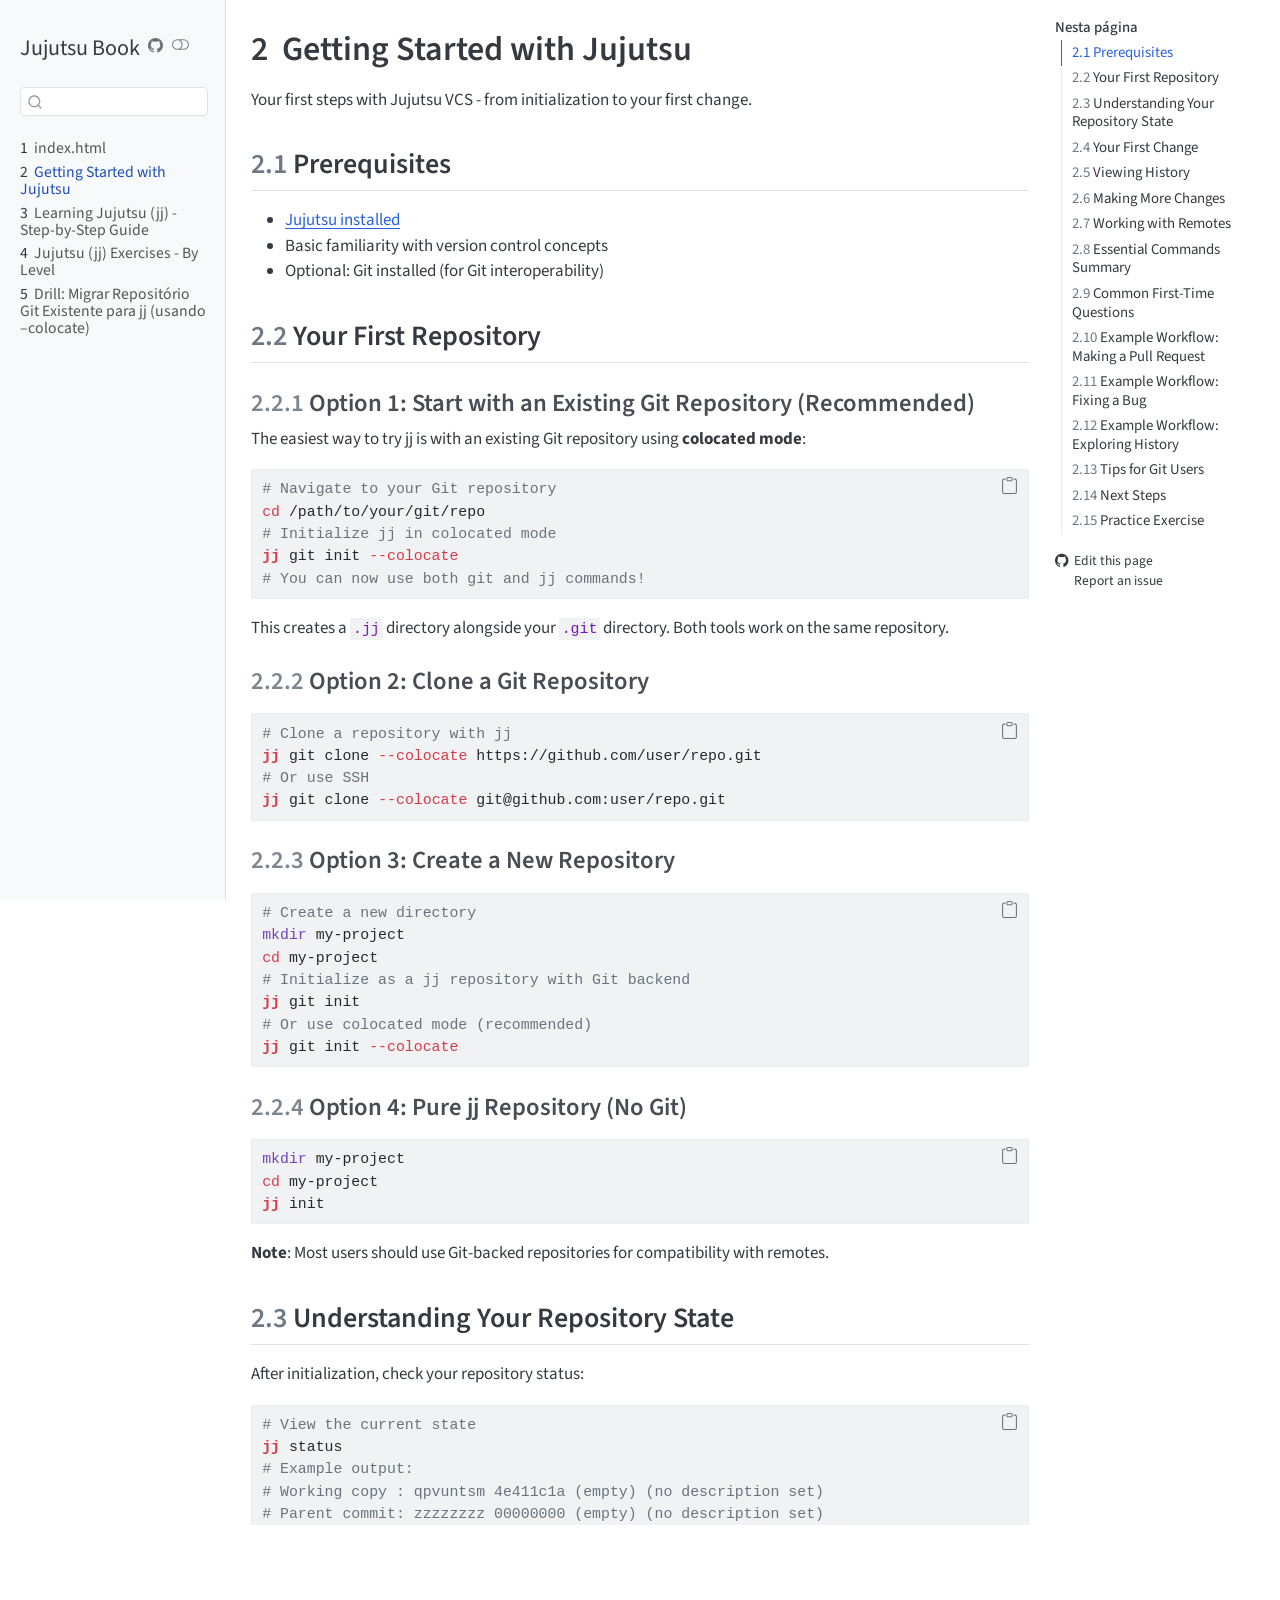
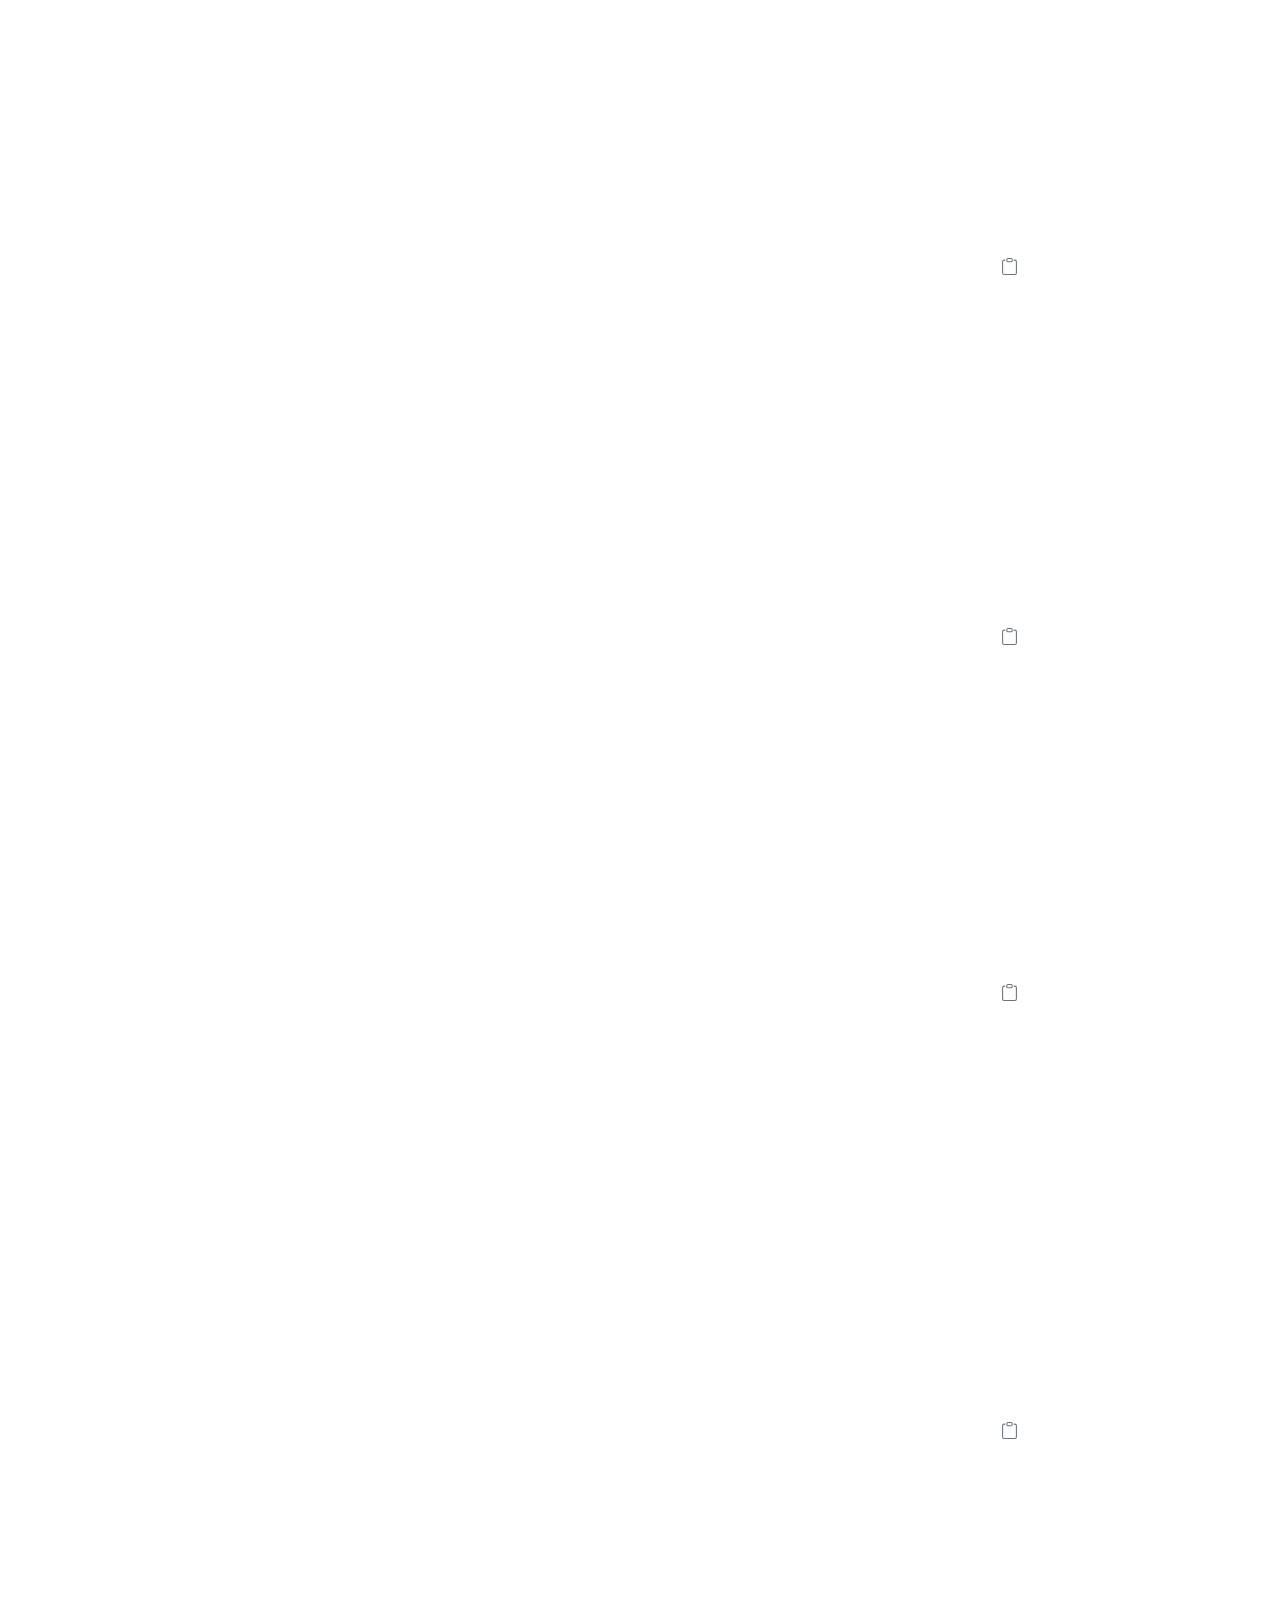
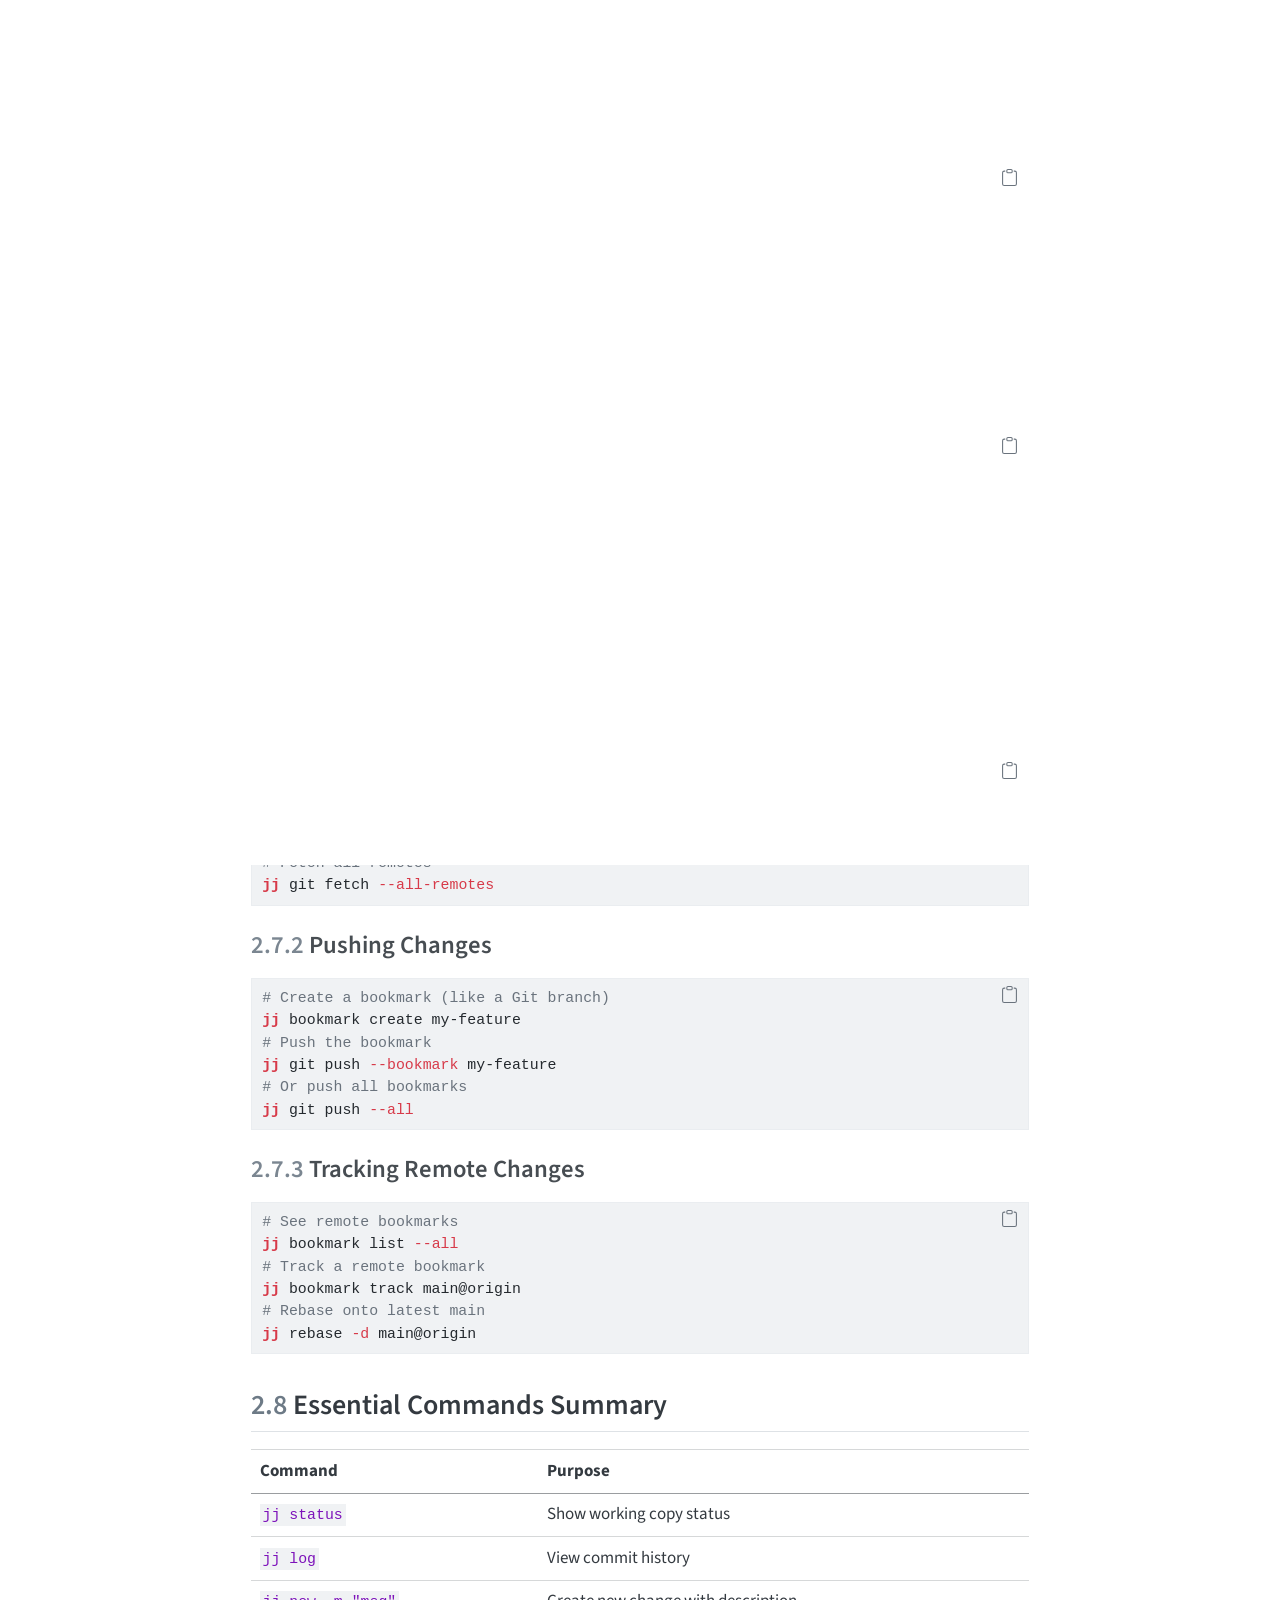
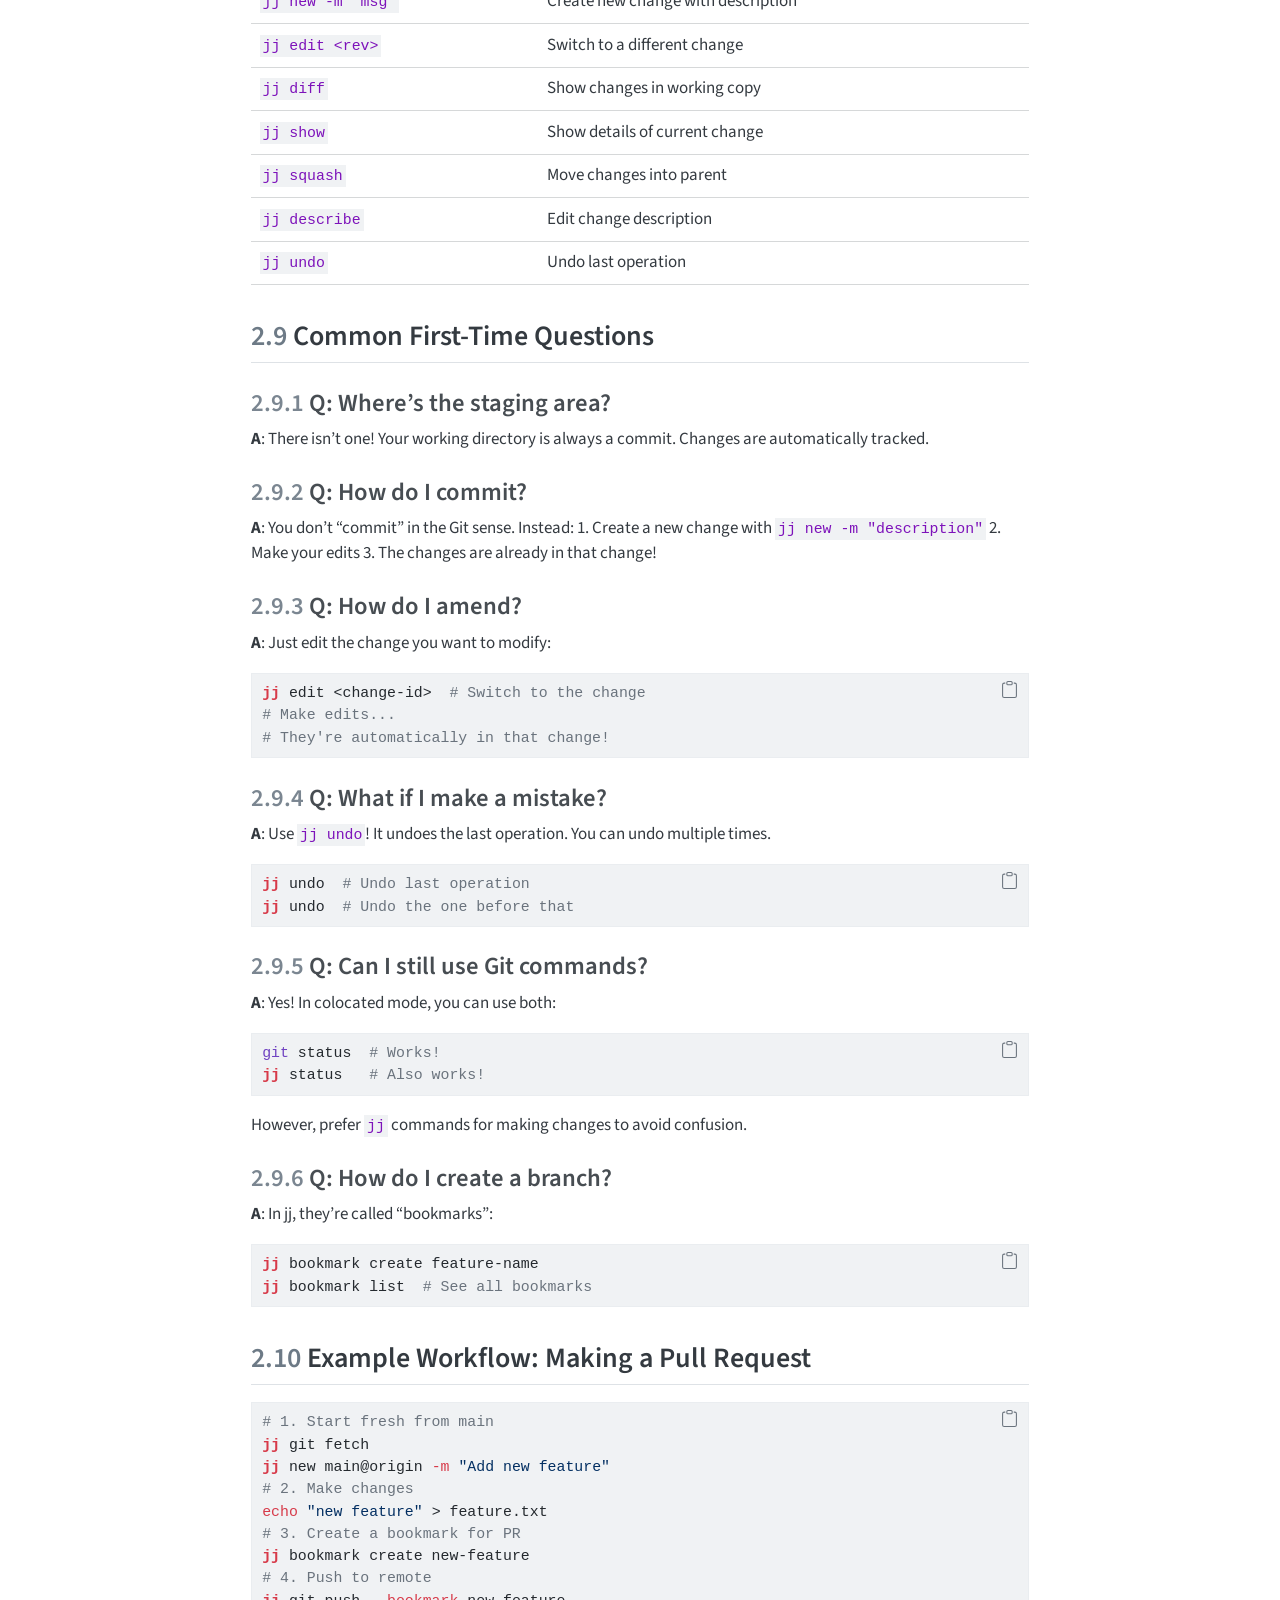
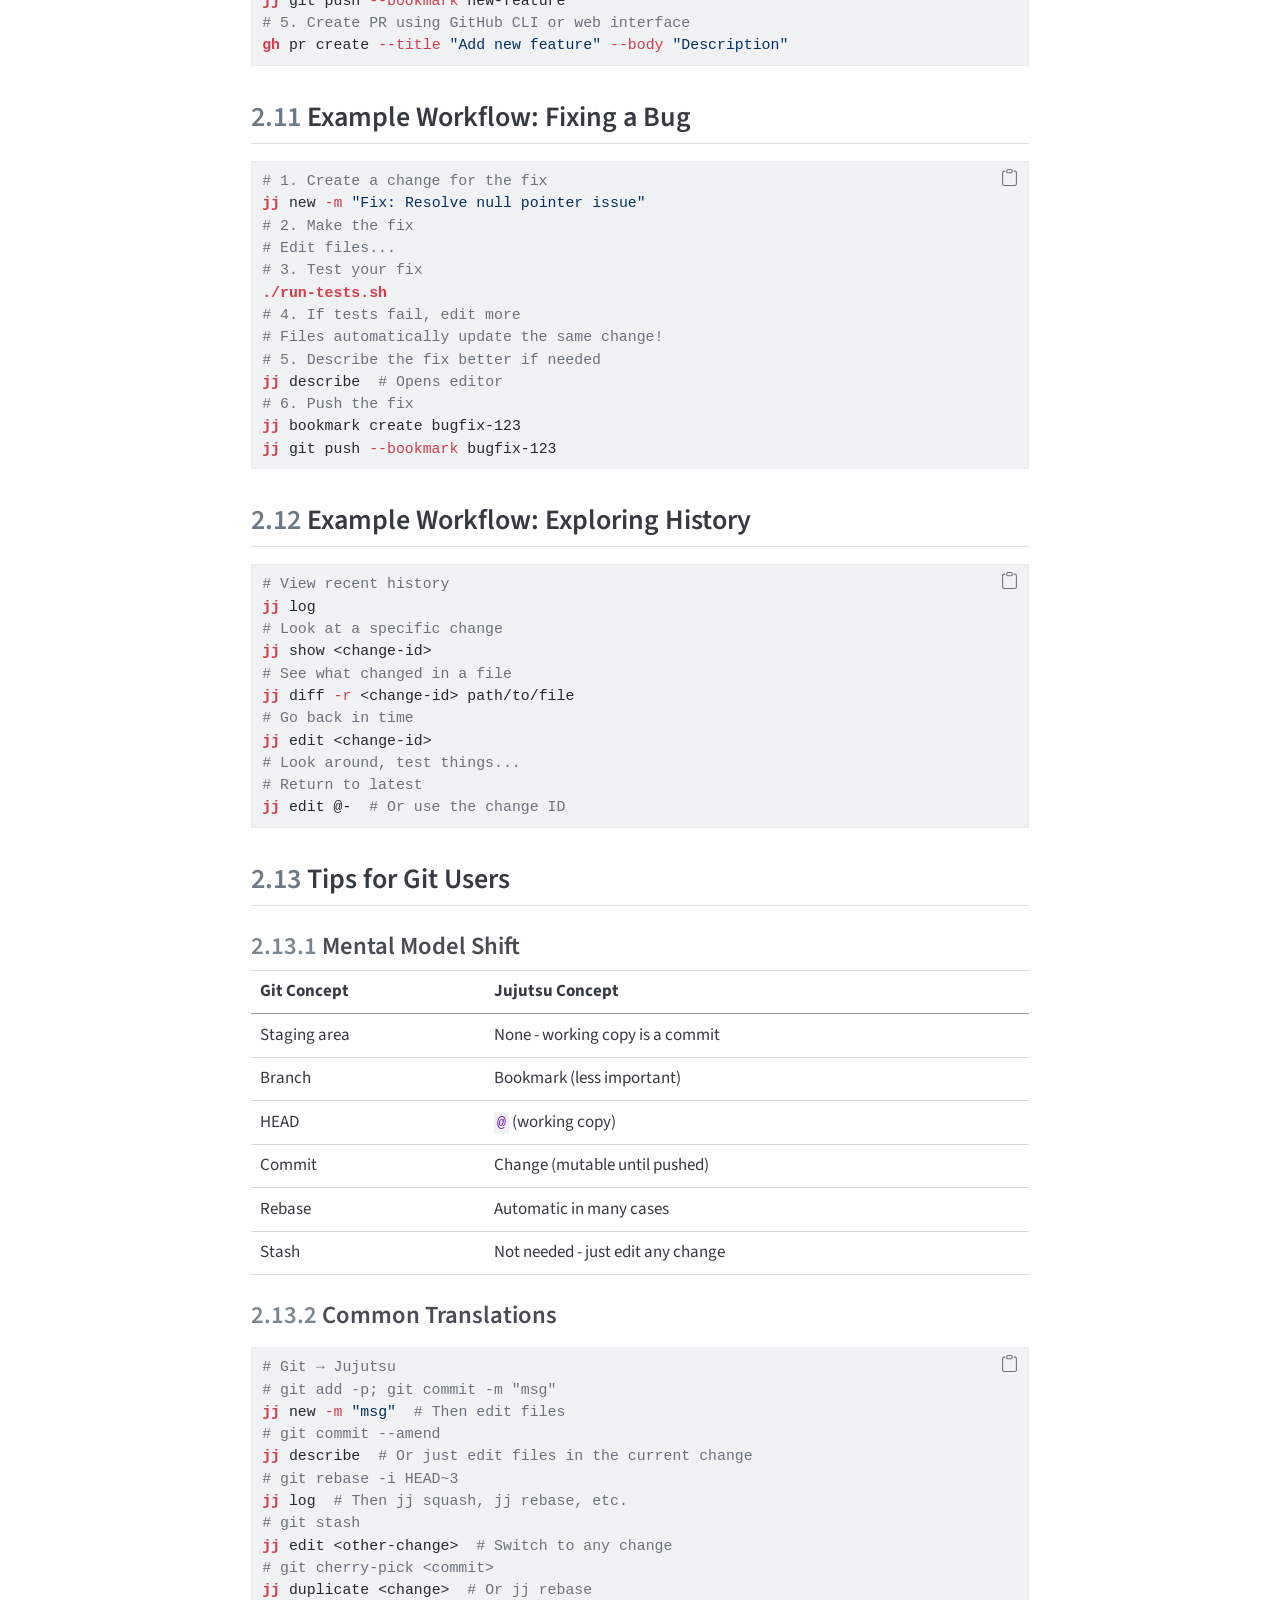
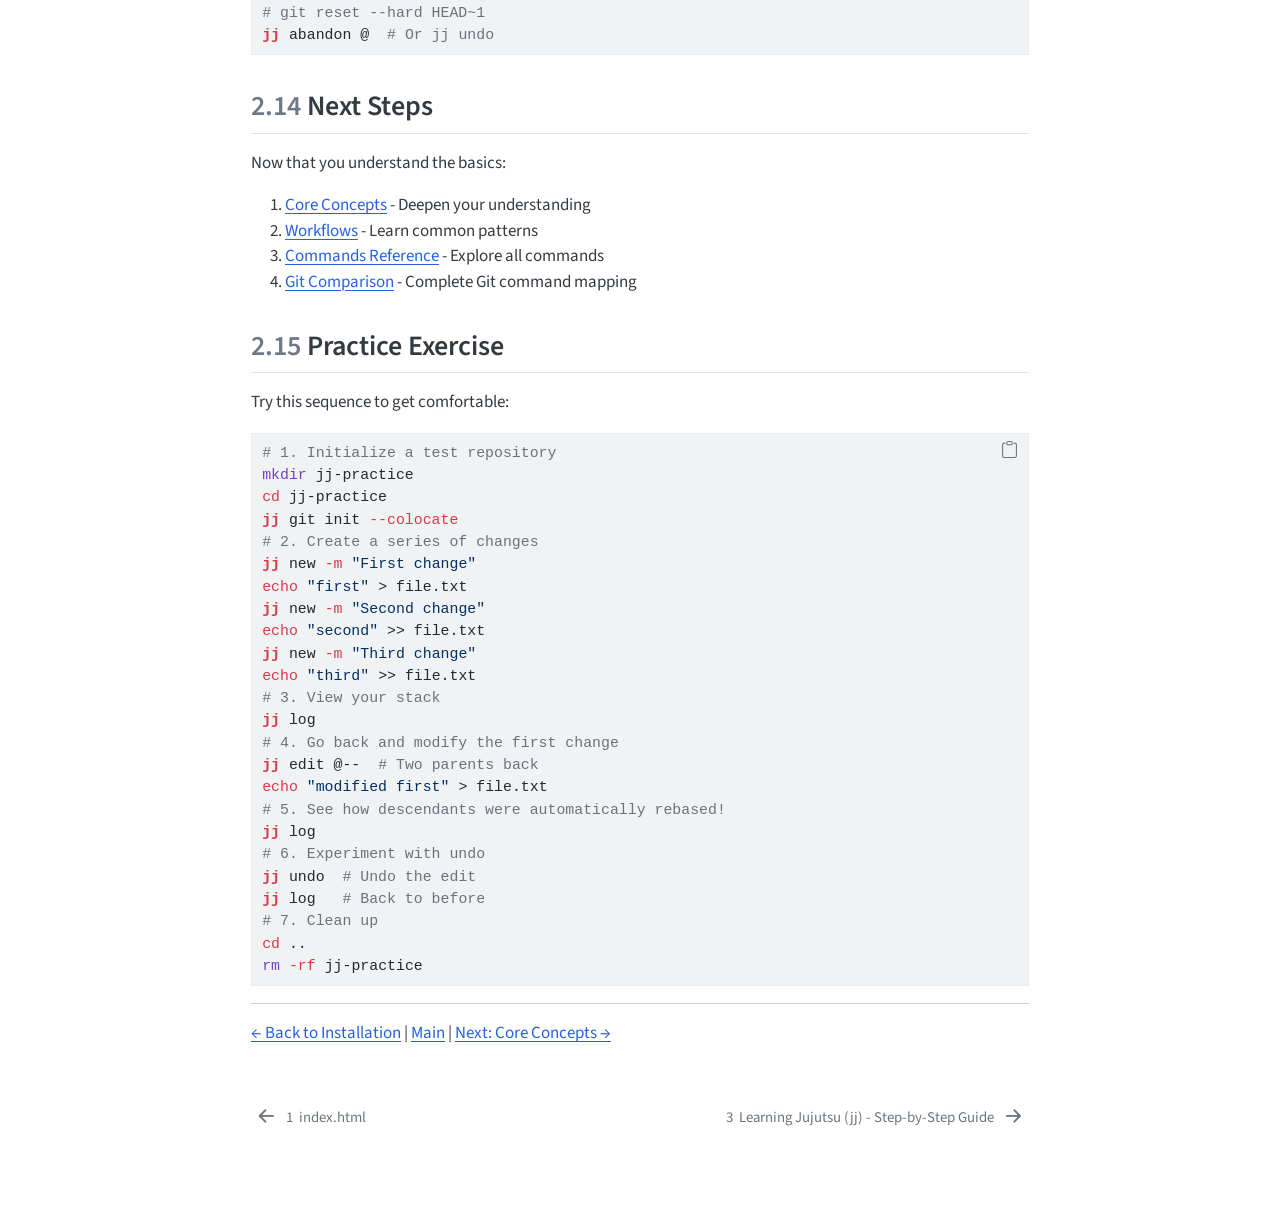
==== commit e38c0804: "deploy: 8b8cc579a06f66192cbd0019721ca302d74d7962" ====
--- a/topics/getting-started.html
+++ b/topics/getting-started.html
@@ -79,10 +79,14 @@
 <script src="../site_libs/quarto-html/tippy.umd.min.js"></script>
 <script src="../site_libs/quarto-html/anchor.min.js"></script>
 <link href="../site_libs/quarto-html/tippy.css" rel="stylesheet">
-<link href="../site_libs/quarto-html/quarto-syntax-highlighting-64a204ab8560d761af7679ceaba22944.css" rel="stylesheet" id="quarto-text-highlighting-styles">
+<link href="../site_libs/quarto-html/quarto-syntax-highlighting-bb62276ab45c84d9efd712f51ff97b5a.css" rel="stylesheet" class="quarto-color-scheme" id="quarto-text-highlighting-styles">
+<link href="../site_libs/quarto-html/quarto-syntax-highlighting-dark-5a1953863e1f72ef3b996ef827f01ca7.css" rel="stylesheet" class="quarto-color-scheme quarto-color-alternate" id="quarto-text-highlighting-styles">
+<link href="../site_libs/quarto-html/quarto-syntax-highlighting-bb62276ab45c84d9efd712f51ff97b5a.css" rel="stylesheet" class="quarto-color-scheme-extra" id="quarto-text-highlighting-styles">
 <script src="../site_libs/bootstrap/bootstrap.min.js"></script>
 <link href="../site_libs/bootstrap/bootstrap-icons.css" rel="stylesheet">
-<link href="../site_libs/bootstrap/bootstrap-81a3b542eb5e89c0ecbe2096688e9360.min.css" rel="stylesheet" append-hash="true" id="quarto-bootstrap" data-mode="light">
+<link href="../site_libs/bootstrap/bootstrap-6ae3c38a94c90849c72272a6610a6baf.min.css" rel="stylesheet" append-hash="true" class="quarto-color-scheme" id="quarto-bootstrap" data-mode="light">
+<link href="../site_libs/bootstrap/bootstrap-dark-976b1ddc2b25d03e459630c0d6a8f2ef.min.css" rel="stylesheet" append-hash="true" class="quarto-color-scheme quarto-color-alternate" id="quarto-bootstrap" data-mode="dark">
+<link href="../site_libs/bootstrap/bootstrap-6ae3c38a94c90849c72272a6610a6baf.min.css" rel="stylesheet" append-hash="true" class="quarto-color-scheme-extra" id="quarto-bootstrap" data-mode="light">
 <script id="quarto-search-options" type="application/json">{
   "location": "sidebar",
   "copy-button": false,
@@ -114,7 +118,178 @@
 
 </head>
 
-<body class="nav-sidebar floating quarto-light">
+<body class="nav-sidebar docked quarto-light"><script id="quarto-html-before-body" type="application/javascript">
+    const toggleBodyColorMode = (bsSheetEl) => {
+      const mode = bsSheetEl.getAttribute("data-mode");
+      const bodyEl = window.document.querySelector("body");
+      if (mode === "dark") {
+        bodyEl.classList.add("quarto-dark");
+        bodyEl.classList.remove("quarto-light");
+      } else {
+        bodyEl.classList.add("quarto-light");
+        bodyEl.classList.remove("quarto-dark");
+      }
+    }
+    const toggleBodyColorPrimary = () => {
+      const bsSheetEl = window.document.querySelector("link#quarto-bootstrap:not([rel=disabled-stylesheet])");
+      if (bsSheetEl) {
+        toggleBodyColorMode(bsSheetEl);
+      }
+    }
+    const setColorSchemeToggle = (alternate) => {
+      const toggles = window.document.querySelectorAll('.quarto-color-scheme-toggle');
+      for (let i=0; i < toggles.length; i++) {
+        const toggle = toggles[i];
+        if (toggle) {
+          if (alternate) {
+            toggle.classList.add("alternate");
+          } else {
+            toggle.classList.remove("alternate");
+          }
+        }
+      }
+    };
+    const toggleColorMode = (alternate) => {
+      // Switch the stylesheets
+      const primaryStylesheets = window.document.querySelectorAll('link.quarto-color-scheme:not(.quarto-color-alternate)');
+      const alternateStylesheets = window.document.querySelectorAll('link.quarto-color-scheme.quarto-color-alternate');
+      manageTransitions('#quarto-margin-sidebar .nav-link', false);
+      if (alternate) {
+        // note: dark is layered on light, we don't disable primary!
+        enableStylesheet(alternateStylesheets);
+        for (const sheetNode of alternateStylesheets) {
+          if (sheetNode.id === "quarto-bootstrap") {
+            toggleBodyColorMode(sheetNode);
+          }
+        }
+      } else {
+        disableStylesheet(alternateStylesheets);
+        enableStylesheet(primaryStylesheets)
+        toggleBodyColorPrimary();
+      }
+      manageTransitions('#quarto-margin-sidebar .nav-link', true);
+      // Switch the toggles
+      setColorSchemeToggle(alternate)
+      // Hack to workaround the fact that safari doesn't
+      // properly recolor the scrollbar when toggling (#1455)
+      if (navigator.userAgent.indexOf('Safari') > 0 && navigator.userAgent.indexOf('Chrome') == -1) {
+        manageTransitions("body", false);
+        window.scrollTo(0, 1);
+        setTimeout(() => {
+          window.scrollTo(0, 0);
+          manageTransitions("body", true);
+        }, 40);
+      }
+    }
+    const disableStylesheet = (stylesheets) => {
+      for (let i=0; i < stylesheets.length; i++) {
+        const stylesheet = stylesheets[i];
+        stylesheet.rel = 'disabled-stylesheet';
+      }
+    }
+    const enableStylesheet = (stylesheets) => {
+      for (let i=0; i < stylesheets.length; i++) {
+        const stylesheet = stylesheets[i];
+        if(stylesheet.rel !== 'stylesheet') { // for Chrome, which will still FOUC without this check
+          stylesheet.rel = 'stylesheet';
+        }
+      }
+    }
+    const manageTransitions = (selector, allowTransitions) => {
+      const els = window.document.querySelectorAll(selector);
+      for (let i=0; i < els.length; i++) {
+        const el = els[i];
+        if (allowTransitions) {
+          el.classList.remove('notransition');
+        } else {
+          el.classList.add('notransition');
+        }
+      }
+    }
+    const isFileUrl = () => {
+      return window.location.protocol === 'file:';
+    }
+    const hasAlternateSentinel = () => {
+      let styleSentinel = getColorSchemeSentinel();
+      if (styleSentinel !== null) {
+        return styleSentinel === "alternate";
+      } else {
+        return false;
+      }
+    }
+    const setStyleSentinel = (alternate) => {
+      const value = alternate ? "alternate" : "default";
+      if (!isFileUrl()) {
+        window.localStorage.setItem("quarto-color-scheme", value);
+      } else {
+        localAlternateSentinel = value;
+      }
+    }
+    const getColorSchemeSentinel = () => {
+      if (!isFileUrl()) {
+        const storageValue = window.localStorage.getItem("quarto-color-scheme");
+        return storageValue != null ? storageValue : localAlternateSentinel;
+      } else {
+        return localAlternateSentinel;
+      }
+    }
+    const toggleGiscusIfUsed = (isAlternate, darkModeDefault) => {
+      const baseTheme = document.querySelector('#giscus-base-theme')?.value ?? 'light';
+      const alternateTheme = document.querySelector('#giscus-alt-theme')?.value ?? 'dark';
+      let newTheme = '';
+      if(authorPrefersDark) {
+        newTheme = isAlternate ? baseTheme : alternateTheme;
+      } else {
+        newTheme = isAlternate ? alternateTheme : baseTheme;
+      }
+      const changeGiscusTheme = () => {
+        // From: https://github.com/giscus/giscus/issues/336
+        const sendMessage = (message) => {
+          const iframe = document.querySelector('iframe.giscus-frame');
+          if (!iframe) return;
+          iframe.contentWindow.postMessage({ giscus: message }, 'https://giscus.app');
+        }
+        sendMessage({
+          setConfig: {
+            theme: newTheme
+          }
+        });
+      }
+      const isGiscussLoaded = window.document.querySelector('iframe.giscus-frame') !== null;
+      if (isGiscussLoaded) {
+        changeGiscusTheme();
+      }
+    };
+    const authorPrefersDark = false;
+    const queryPrefersDark = window.matchMedia('(prefers-color-scheme: dark)');
+    const darkModeDefault = queryPrefersDark.matches;
+      document.querySelector('link#quarto-text-highlighting-styles.quarto-color-scheme-extra').rel = 'disabled-stylesheet';
+      document.querySelector('link#quarto-bootstrap.quarto-color-scheme-extra').rel = 'disabled-stylesheet';
+    let localAlternateSentinel = darkModeDefault ? 'alternate' : 'default';
+    // Dark / light mode switch
+    window.quartoToggleColorScheme = () => {
+      // Read the current dark / light value
+      let toAlternate = !hasAlternateSentinel();
+      toggleColorMode(toAlternate);
+      setStyleSentinel(toAlternate);
+      toggleGiscusIfUsed(toAlternate, darkModeDefault);
+      window.dispatchEvent(new Event('resize'));
+    };
+    queryPrefersDark.addEventListener("change", e => {
+      if(window.localStorage.getItem("quarto-color-scheme") !== null)
+        return;
+      const alternate = e.matches
+      toggleColorMode(alternate);
+      localAlternateSentinel = e.matches ? 'alternate' : 'default'; // this is used alongside local storage!
+      toggleGiscusIfUsed(alternate, darkModeDefault);
+    });
+    // Switch to dark mode if need be
+    if (hasAlternateSentinel()) {
+      toggleColorMode(true);
+    } else {
+      toggleColorMode(false);
+    }
+  </script>
 
 <div id="quarto-search-results"></div>
   <header id="quarto-header" class="headroom fixed-top">
@@ -135,10 +310,14 @@
 <!-- content -->
 <div id="quarto-content" class="quarto-container page-columns page-rows-contents page-layout-article">
 <!-- sidebar -->
-  <nav id="quarto-sidebar" class="sidebar collapse collapse-horizontal quarto-sidebar-collapse-item sidebar-navigation floating overflow-auto">
+  <nav id="quarto-sidebar" class="sidebar collapse collapse-horizontal quarto-sidebar-collapse-item sidebar-navigation docked overflow-auto">
     <div class="pt-lg-2 mt-2 text-left sidebar-header">
     <div class="sidebar-title mb-0 py-0">
       <a href="../">Jujutsu Book</a> 
+        <div class="sidebar-tools-main">
+    <a href="https://github.com/linduarte/jujutsu-book" title="Source Code" class="quarto-navigation-tool px-1" aria-label="Source Code"><i class="bi bi-github"></i></a>
+  <a href="" class="quarto-color-scheme-toggle quarto-navigation-tool  px-1" onclick="window.quartoToggleColorScheme(); return false;" title="Toggle dark mode"><i class="bi"></i></a>
+</div>
     </div>
       </div>
         <div class="mt-2 flex-shrink-0 align-items-center">
@@ -185,7 +364,7 @@
 <!-- margin-sidebar -->
     <div id="quarto-margin-sidebar" class="sidebar margin-sidebar">
         <nav id="TOC" role="doc-toc" class="toc-active">
-    <h2 id="toc-title">Table of contents</h2>
+    <h2 id="toc-title">Nesta página</h2>
    
   <ul>
   <li><a href="#prerequisites" id="toc-prerequisites" class="nav-link active" data-scroll-target="#prerequisites"><span class="header-section-number">2.1</span> Prerequisites</a></li>
@@ -242,10 +421,11 @@
   <li><a href="#next-steps" id="toc-next-steps" class="nav-link" data-scroll-target="#next-steps"><span class="header-section-number">2.14</span> Next Steps</a></li>
   <li><a href="#practice-exercise" id="toc-practice-exercise" class="nav-link" data-scroll-target="#practice-exercise"><span class="header-section-number">2.15</span> Practice Exercise</a></li>
   </ul>
-</nav>
+<div class="toc-actions"><ul><li><a href="https://github.com/linduarte/jujutsu-book/edit/main/topics/getting-started.md" class="toc-action"><i class="bi bi-github"></i>Edit this page</a></li><li><a href="https://github.com/linduarte/jujutsu-book/issues/new" class="toc-action"><i class="bi empty"></i>Report an issue</a></li></ul></div></nav>
     </div>
 <!-- main -->
 <main class="content" id="quarto-document-content">
+
 
 <header id="title-block-header" class="quarto-title-block default">
 <div class="quarto-title">
@@ -678,6 +858,19 @@
 </main> <!-- /main -->
 <script id="quarto-html-after-body" type="application/javascript">
   window.document.addEventListener("DOMContentLoaded", function (event) {
+    // Ensure there is a toggle, if there isn't float one in the top right
+    if (window.document.querySelector('.quarto-color-scheme-toggle') === null) {
+      const a = window.document.createElement('a');
+      a.classList.add('top-right');
+      a.classList.add('quarto-color-scheme-toggle');
+      a.href = "";
+      a.onclick = function() { try { window.quartoToggleColorScheme(); } catch {} return false; };
+      const i = window.document.createElement("i");
+      i.classList.add('bi');
+      a.appendChild(i);
+      window.document.body.appendChild(a);
+    }
+    setColorSchemeToggle(hasAlternateSentinel())
     const icon = "";
     const anchorJS = new window.AnchorJS();
     anchorJS.options = {
@@ -749,7 +942,7 @@
     }
       var localhostRegex = new RegExp(/^(?:http|https):\/\/localhost\:?[0-9]*\//);
       var mailtoRegex = new RegExp(/^mailto:/);
-        var filterRegex = new RegExp('/' + window.location.host + '/');
+        var filterRegex = new RegExp("https:\/\/linduarte\.github\.io\/jujutsu-book\/");
       var isInternal = (href) => {
           return filterRegex.test(href) || localhostRegex.test(href) || mailtoRegex.test(href);
       }
@@ -1093,4 +1286,4 @@
 
 
 
-</body></html>+<footer class="footer"><div class="nav-footer"><div class="nav-footer-center"><div class="toc-actions d-sm-block d-md-none"><ul><li><a href="https://github.com/linduarte/jujutsu-book/edit/main/topics/getting-started.md" class="toc-action"><i class="bi bi-github"></i>Edit this page</a></li><li><a href="https://github.com/linduarte/jujutsu-book/issues/new" class="toc-action"><i class="bi empty"></i>Report an issue</a></li></ul></div></div></div></footer></body></html>
--- a/site_libs/quarto-html/quarto-syntax-highlighting-bb62276ab45c84d9efd712f51ff97b5a.css
+++ b/site_libs/quarto-html/quarto-syntax-highlighting-bb62276ab45c84d9efd712f51ff97b5a.css
@@ -0,0 +1,210 @@
+/* quarto syntax highlight colors */
+:root {
+  --quarto-hl-al-color: #ff5555;
+  --quarto-hl-an-color: #6a737d;
+  --quarto-hl-at-color: #d73a49;
+  --quarto-hl-bn-color: #005cc5;
+  --quarto-hl-bu-color: #d73a49;
+  --quarto-hl-ch-color: #032f62;
+  --quarto-hl-co-color: #6a737d;
+  --quarto-hl-cv-color: #6a737d;
+  --quarto-hl-cn-color: #005cc5;
+  --quarto-hl-cf-color: #d73a49;
+  --quarto-hl-dt-color: #d73a49;
+  --quarto-hl-dv-color: #005cc5;
+  --quarto-hl-do-color: #6a737d;
+  --quarto-hl-er-color: #ff5555;
+  --quarto-hl-ex-color: #d73a49;
+  --quarto-hl-fl-color: #005cc5;
+  --quarto-hl-fu-color: #6f42c1;
+  --quarto-hl-im-color: #032f62;
+  --quarto-hl-in-color: #6a737d;
+  --quarto-hl-kw-color: #d73a49;
+  --quarto-hl-op-color: #24292e;
+  --quarto-hl-pp-color: #d73a49;
+  --quarto-hl-re-color: #6a737d;
+  --quarto-hl-sc-color: #005cc5;
+  --quarto-hl-ss-color: #032f62;
+  --quarto-hl-st-color: #032f62;
+  --quarto-hl-va-color: #e36209;
+  --quarto-hl-vs-color: #032f62;
+  --quarto-hl-wa-color: #ff5555;
+}
+
+/* other quarto variables */
+:root {
+  --quarto-font-monospace: SFMono-Regular, Menlo, Monaco, Consolas, "Liberation Mono", "Courier New", monospace;
+}
+
+/* syntax highlight based on Pandoc's rules */
+pre > code.sourceCode > span {
+  color: #24292e;
+}
+
+code.sourceCode > span {
+  color: #24292e;
+}
+
+div.sourceCode,
+div.sourceCode pre.sourceCode {
+  color: #24292e;
+}
+
+/* Normal */
+code span {
+  color: #24292e;
+}
+
+/* Alert */
+code span.al {
+  font-weight: bold;
+  color: #ff5555;
+}
+
+/* Annotation */
+code span.an {
+  color: #6a737d;
+}
+
+/* Attribute */
+code span.at {
+  color: #d73a49;
+}
+
+/* BaseN */
+code span.bn {
+  color: #005cc5;
+}
+
+/* BuiltIn */
+code span.bu {
+  color: #d73a49;
+}
+
+/* ControlFlow */
+code span.cf {
+  color: #d73a49;
+}
+
+/* Char */
+code span.ch {
+  color: #032f62;
+}
+
+/* Constant */
+code span.cn {
+  color: #005cc5;
+}
+
+/* Comment */
+code span.co {
+  color: #6a737d;
+}
+
+/* CommentVar */
+code span.cv {
+  color: #6a737d;
+}
+
+/* Documentation */
+code span.do {
+  color: #6a737d;
+}
+
+/* DataType */
+code span.dt {
+  color: #d73a49;
+}
+
+/* DecVal */
+code span.dv {
+  color: #005cc5;
+}
+
+/* Error */
+code span.er {
+  color: #ff5555;
+  text-decoration: underline;
+}
+
+/* Extension */
+code span.ex {
+  font-weight: bold;
+  color: #d73a49;
+}
+
+/* Float */
+code span.fl {
+  color: #005cc5;
+}
+
+/* Function */
+code span.fu {
+  color: #6f42c1;
+}
+
+/* Import */
+code span.im {
+  color: #032f62;
+}
+
+/* Information */
+code span.in {
+  color: #6a737d;
+}
+
+/* Keyword */
+code span.kw {
+  color: #d73a49;
+}
+
+/* Operator */
+code span.op {
+  color: #24292e;
+}
+
+/* Preprocessor */
+code span.pp {
+  color: #d73a49;
+}
+
+/* RegionMarker */
+code span.re {
+  color: #6a737d;
+}
+
+/* SpecialChar */
+code span.sc {
+  color: #005cc5;
+}
+
+/* SpecialString */
+code span.ss {
+  color: #032f62;
+}
+
+/* String */
+code span.st {
+  color: #032f62;
+}
+
+/* Variable */
+code span.va {
+  color: #e36209;
+}
+
+/* VerbatimString */
+code span.vs {
+  color: #032f62;
+}
+
+/* Warning */
+code span.wa {
+  color: #ff5555;
+}
+
+.prevent-inlining {
+  content: "</";
+}
+
+/*# sourceMappingURL=9fff47f1860eaa1c7b80d8cbc12525ed.css.map */
--- a/site_libs/quarto-html/quarto-syntax-highlighting-dark-5a1953863e1f72ef3b996ef827f01ca7.css
+++ b/site_libs/quarto-html/quarto-syntax-highlighting-dark-5a1953863e1f72ef3b996ef827f01ca7.css
@@ -0,0 +1,210 @@
+/* quarto syntax highlight colors */
+:root {
+  --quarto-hl-al-color: #ff5555;
+  --quarto-hl-an-color: #6a737d;
+  --quarto-hl-at-color: #f97583;
+  --quarto-hl-bn-color: #79b8ff;
+  --quarto-hl-bu-color: #f97583;
+  --quarto-hl-ch-color: #9ecbff;
+  --quarto-hl-co-color: #6a737d;
+  --quarto-hl-cv-color: #6a737d;
+  --quarto-hl-cn-color: #79b8ff;
+  --quarto-hl-cf-color: #f97583;
+  --quarto-hl-dt-color: #f97583;
+  --quarto-hl-dv-color: #79b8ff;
+  --quarto-hl-do-color: #6a737d;
+  --quarto-hl-er-color: #ff5555;
+  --quarto-hl-ex-color: #f97583;
+  --quarto-hl-fl-color: #79b8ff;
+  --quarto-hl-fu-color: #b392f0;
+  --quarto-hl-im-color: #9ecbff;
+  --quarto-hl-in-color: #6a737d;
+  --quarto-hl-kw-color: #f97583;
+  --quarto-hl-op-color: #e1e4e8;
+  --quarto-hl-pp-color: #f97583;
+  --quarto-hl-re-color: #6a737d;
+  --quarto-hl-sc-color: #79b8ff;
+  --quarto-hl-ss-color: #9ecbff;
+  --quarto-hl-st-color: #9ecbff;
+  --quarto-hl-va-color: #ffab70;
+  --quarto-hl-vs-color: #9ecbff;
+  --quarto-hl-wa-color: #ff5555;
+}
+
+/* other quarto variables */
+:root {
+  --quarto-font-monospace: SFMono-Regular, Menlo, Monaco, Consolas, "Liberation Mono", "Courier New", monospace;
+}
+
+/* syntax highlight based on Pandoc's rules */
+pre > code.sourceCode > span {
+  color: #e1e4e8;
+}
+
+code.sourceCode > span {
+  color: #e1e4e8;
+}
+
+div.sourceCode,
+div.sourceCode pre.sourceCode {
+  color: #e1e4e8;
+}
+
+/* Normal */
+code span {
+  color: #e1e4e8;
+}
+
+/* Alert */
+code span.al {
+  font-weight: bold;
+  color: #ff5555;
+}
+
+/* Annotation */
+code span.an {
+  color: #6a737d;
+}
+
+/* Attribute */
+code span.at {
+  color: #f97583;
+}
+
+/* BaseN */
+code span.bn {
+  color: #79b8ff;
+}
+
+/* BuiltIn */
+code span.bu {
+  color: #f97583;
+}
+
+/* ControlFlow */
+code span.cf {
+  color: #f97583;
+}
+
+/* Char */
+code span.ch {
+  color: #9ecbff;
+}
+
+/* Constant */
+code span.cn {
+  color: #79b8ff;
+}
+
+/* Comment */
+code span.co {
+  color: #6a737d;
+}
+
+/* CommentVar */
+code span.cv {
+  color: #6a737d;
+}
+
+/* Documentation */
+code span.do {
+  color: #6a737d;
+}
+
+/* DataType */
+code span.dt {
+  color: #f97583;
+}
+
+/* DecVal */
+code span.dv {
+  color: #79b8ff;
+}
+
+/* Error */
+code span.er {
+  color: #ff5555;
+  text-decoration: underline;
+}
+
+/* Extension */
+code span.ex {
+  font-weight: bold;
+  color: #f97583;
+}
+
+/* Float */
+code span.fl {
+  color: #79b8ff;
+}
+
+/* Function */
+code span.fu {
+  color: #b392f0;
+}
+
+/* Import */
+code span.im {
+  color: #9ecbff;
+}
+
+/* Information */
+code span.in {
+  color: #6a737d;
+}
+
+/* Keyword */
+code span.kw {
+  color: #f97583;
+}
+
+/* Operator */
+code span.op {
+  color: #e1e4e8;
+}
+
+/* Preprocessor */
+code span.pp {
+  color: #f97583;
+}
+
+/* RegionMarker */
+code span.re {
+  color: #6a737d;
+}
+
+/* SpecialChar */
+code span.sc {
+  color: #79b8ff;
+}
+
+/* SpecialString */
+code span.ss {
+  color: #9ecbff;
+}
+
+/* String */
+code span.st {
+  color: #9ecbff;
+}
+
+/* Variable */
+code span.va {
+  color: #ffab70;
+}
+
+/* VerbatimString */
+code span.vs {
+  color: #9ecbff;
+}
+
+/* Warning */
+code span.wa {
+  color: #ff5555;
+}
+
+.prevent-inlining {
+  content: "</";
+}
+
+/*# sourceMappingURL=52ca3bdbdf5f4b6716f99c5b684ea002.css.map */
--- a/site_libs/quarto-html/quarto-syntax-highlighting-bb62276ab45c84d9efd712f51ff97b5a.css
+++ b/site_libs/quarto-html/quarto-syntax-highlighting-bb62276ab45c84d9efd712f51ff97b5a.css
@@ -0,0 +1,210 @@
+/* quarto syntax highlight colors */
+:root {
+  --quarto-hl-al-color: #ff5555;
+  --quarto-hl-an-color: #6a737d;
+  --quarto-hl-at-color: #d73a49;
+  --quarto-hl-bn-color: #005cc5;
+  --quarto-hl-bu-color: #d73a49;
+  --quarto-hl-ch-color: #032f62;
+  --quarto-hl-co-color: #6a737d;
+  --quarto-hl-cv-color: #6a737d;
+  --quarto-hl-cn-color: #005cc5;
+  --quarto-hl-cf-color: #d73a49;
+  --quarto-hl-dt-color: #d73a49;
+  --quarto-hl-dv-color: #005cc5;
+  --quarto-hl-do-color: #6a737d;
+  --quarto-hl-er-color: #ff5555;
+  --quarto-hl-ex-color: #d73a49;
+  --quarto-hl-fl-color: #005cc5;
+  --quarto-hl-fu-color: #6f42c1;
+  --quarto-hl-im-color: #032f62;
+  --quarto-hl-in-color: #6a737d;
+  --quarto-hl-kw-color: #d73a49;
+  --quarto-hl-op-color: #24292e;
+  --quarto-hl-pp-color: #d73a49;
+  --quarto-hl-re-color: #6a737d;
+  --quarto-hl-sc-color: #005cc5;
+  --quarto-hl-ss-color: #032f62;
+  --quarto-hl-st-color: #032f62;
+  --quarto-hl-va-color: #e36209;
+  --quarto-hl-vs-color: #032f62;
+  --quarto-hl-wa-color: #ff5555;
+}
+
+/* other quarto variables */
+:root {
+  --quarto-font-monospace: SFMono-Regular, Menlo, Monaco, Consolas, "Liberation Mono", "Courier New", monospace;
+}
+
+/* syntax highlight based on Pandoc's rules */
+pre > code.sourceCode > span {
+  color: #24292e;
+}
+
+code.sourceCode > span {
+  color: #24292e;
+}
+
+div.sourceCode,
+div.sourceCode pre.sourceCode {
+  color: #24292e;
+}
+
+/* Normal */
+code span {
+  color: #24292e;
+}
+
+/* Alert */
+code span.al {
+  font-weight: bold;
+  color: #ff5555;
+}
+
+/* Annotation */
+code span.an {
+  color: #6a737d;
+}
+
+/* Attribute */
+code span.at {
+  color: #d73a49;
+}
+
+/* BaseN */
+code span.bn {
+  color: #005cc5;
+}
+
+/* BuiltIn */
+code span.bu {
+  color: #d73a49;
+}
+
+/* ControlFlow */
+code span.cf {
+  color: #d73a49;
+}
+
+/* Char */
+code span.ch {
+  color: #032f62;
+}
+
+/* Constant */
+code span.cn {
+  color: #005cc5;
+}
+
+/* Comment */
+code span.co {
+  color: #6a737d;
+}
+
+/* CommentVar */
+code span.cv {
+  color: #6a737d;
+}
+
+/* Documentation */
+code span.do {
+  color: #6a737d;
+}
+
+/* DataType */
+code span.dt {
+  color: #d73a49;
+}
+
+/* DecVal */
+code span.dv {
+  color: #005cc5;
+}
+
+/* Error */
+code span.er {
+  color: #ff5555;
+  text-decoration: underline;
+}
+
+/* Extension */
+code span.ex {
+  font-weight: bold;
+  color: #d73a49;
+}
+
+/* Float */
+code span.fl {
+  color: #005cc5;
+}
+
+/* Function */
+code span.fu {
+  color: #6f42c1;
+}
+
+/* Import */
+code span.im {
+  color: #032f62;
+}
+
+/* Information */
+code span.in {
+  color: #6a737d;
+}
+
+/* Keyword */
+code span.kw {
+  color: #d73a49;
+}
+
+/* Operator */
+code span.op {
+  color: #24292e;
+}
+
+/* Preprocessor */
+code span.pp {
+  color: #d73a49;
+}
+
+/* RegionMarker */
+code span.re {
+  color: #6a737d;
+}
+
+/* SpecialChar */
+code span.sc {
+  color: #005cc5;
+}
+
+/* SpecialString */
+code span.ss {
+  color: #032f62;
+}
+
+/* String */
+code span.st {
+  color: #032f62;
+}
+
+/* Variable */
+code span.va {
+  color: #e36209;
+}
+
+/* VerbatimString */
+code span.vs {
+  color: #032f62;
+}
+
+/* Warning */
+code span.wa {
+  color: #ff5555;
+}
+
+.prevent-inlining {
+  content: "</";
+}
+
+/*# sourceMappingURL=9fff47f1860eaa1c7b80d8cbc12525ed.css.map */
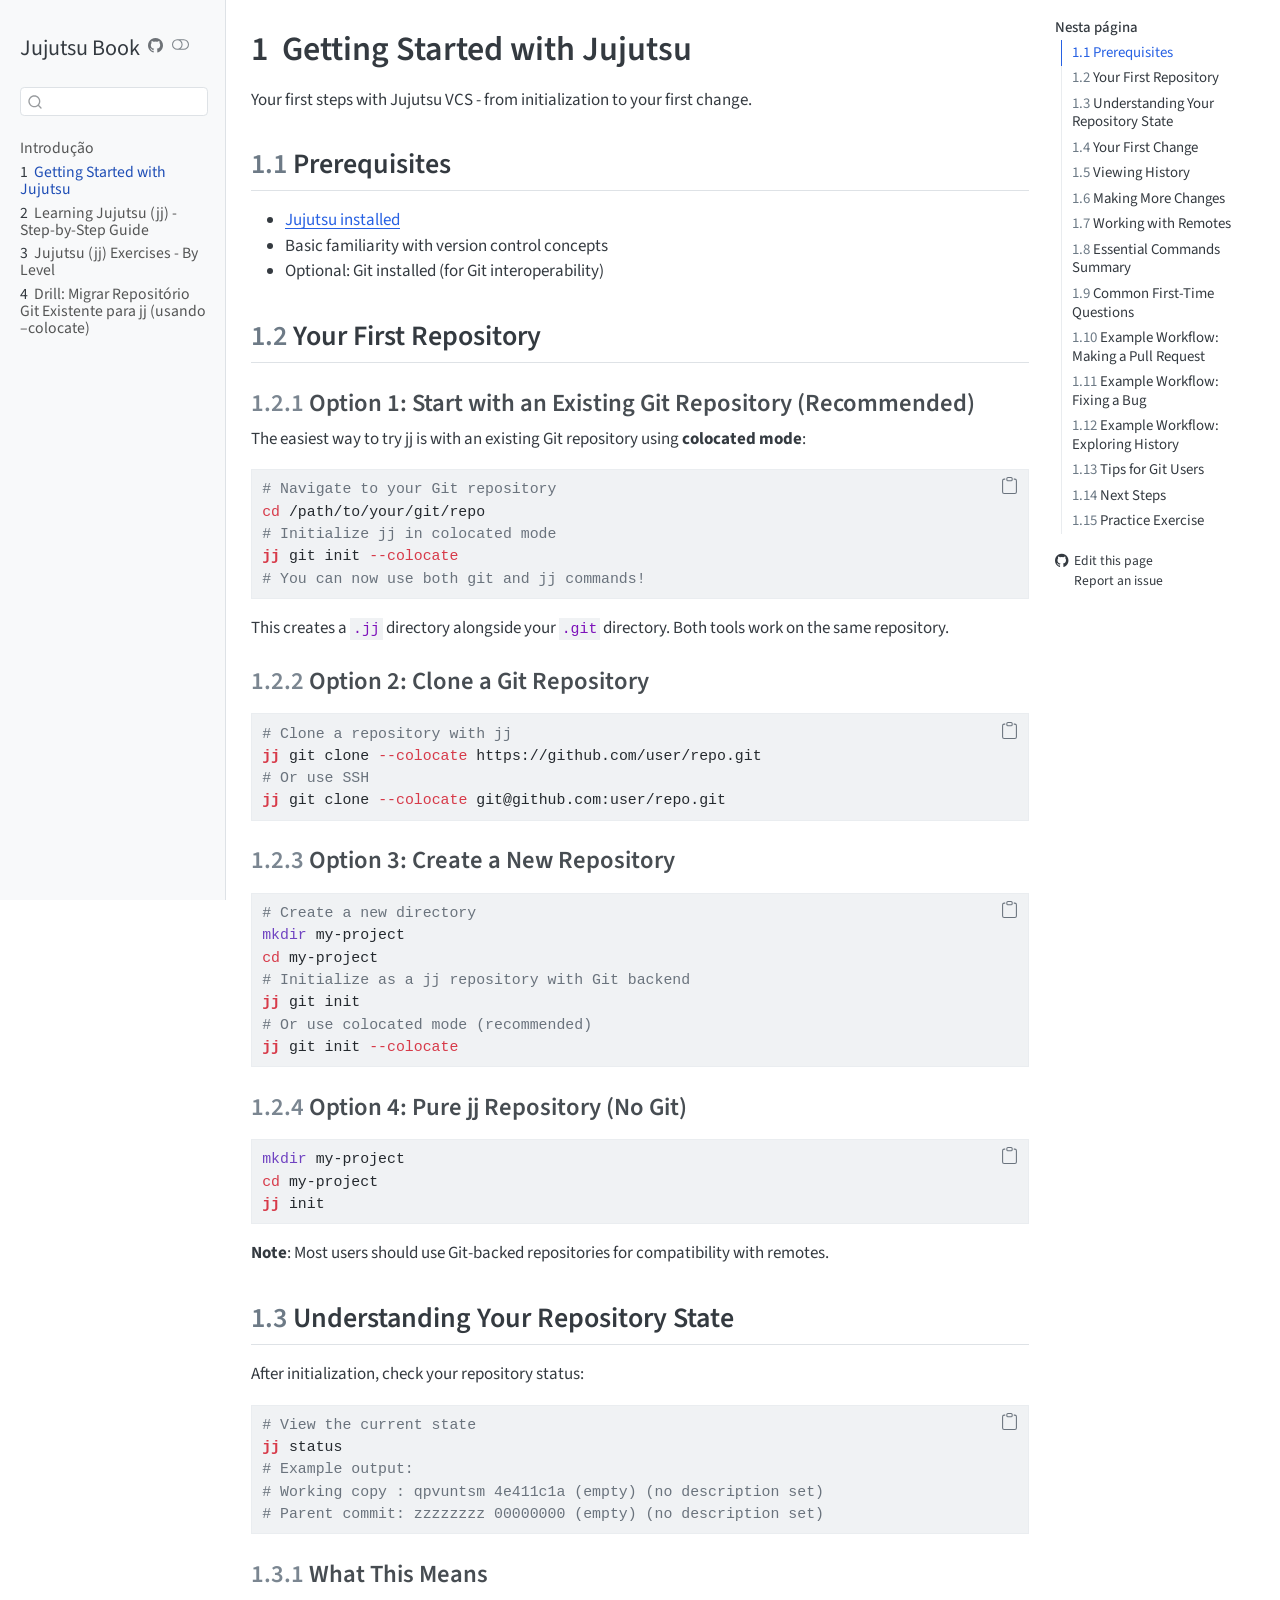
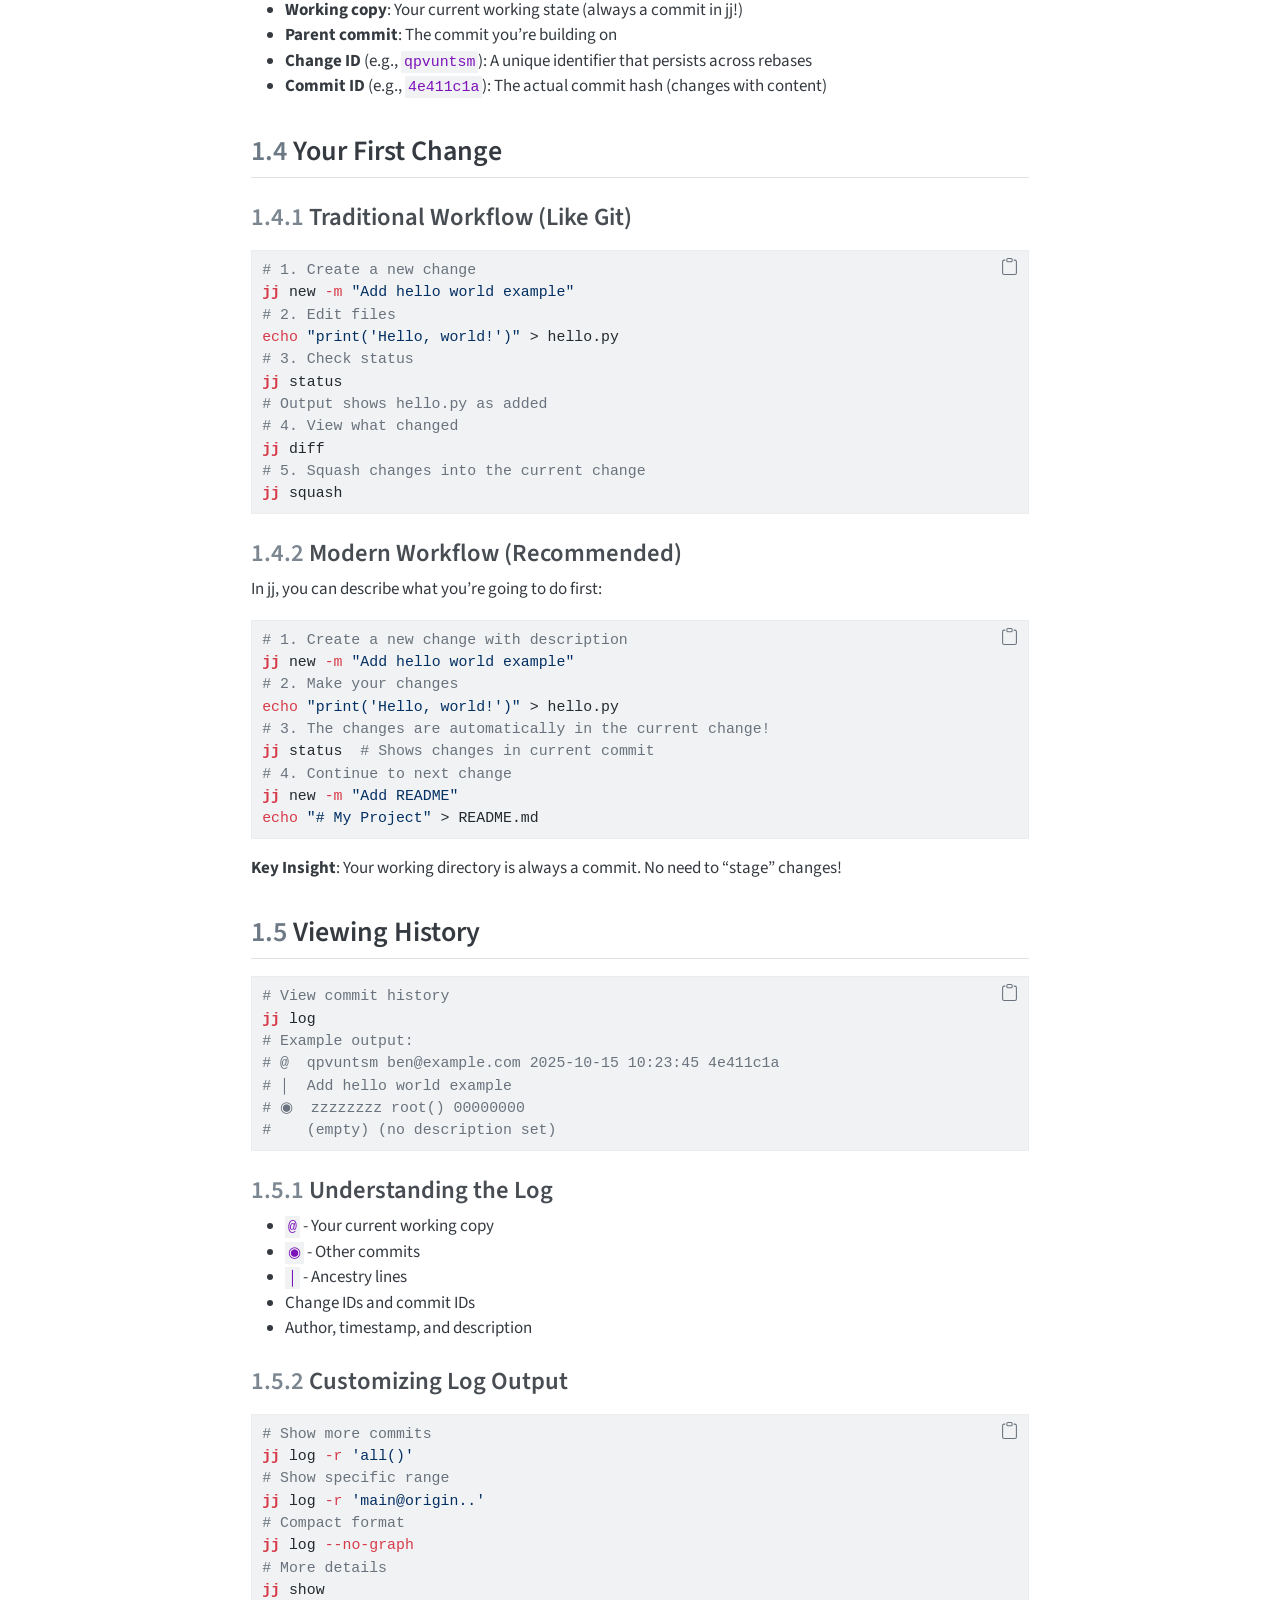
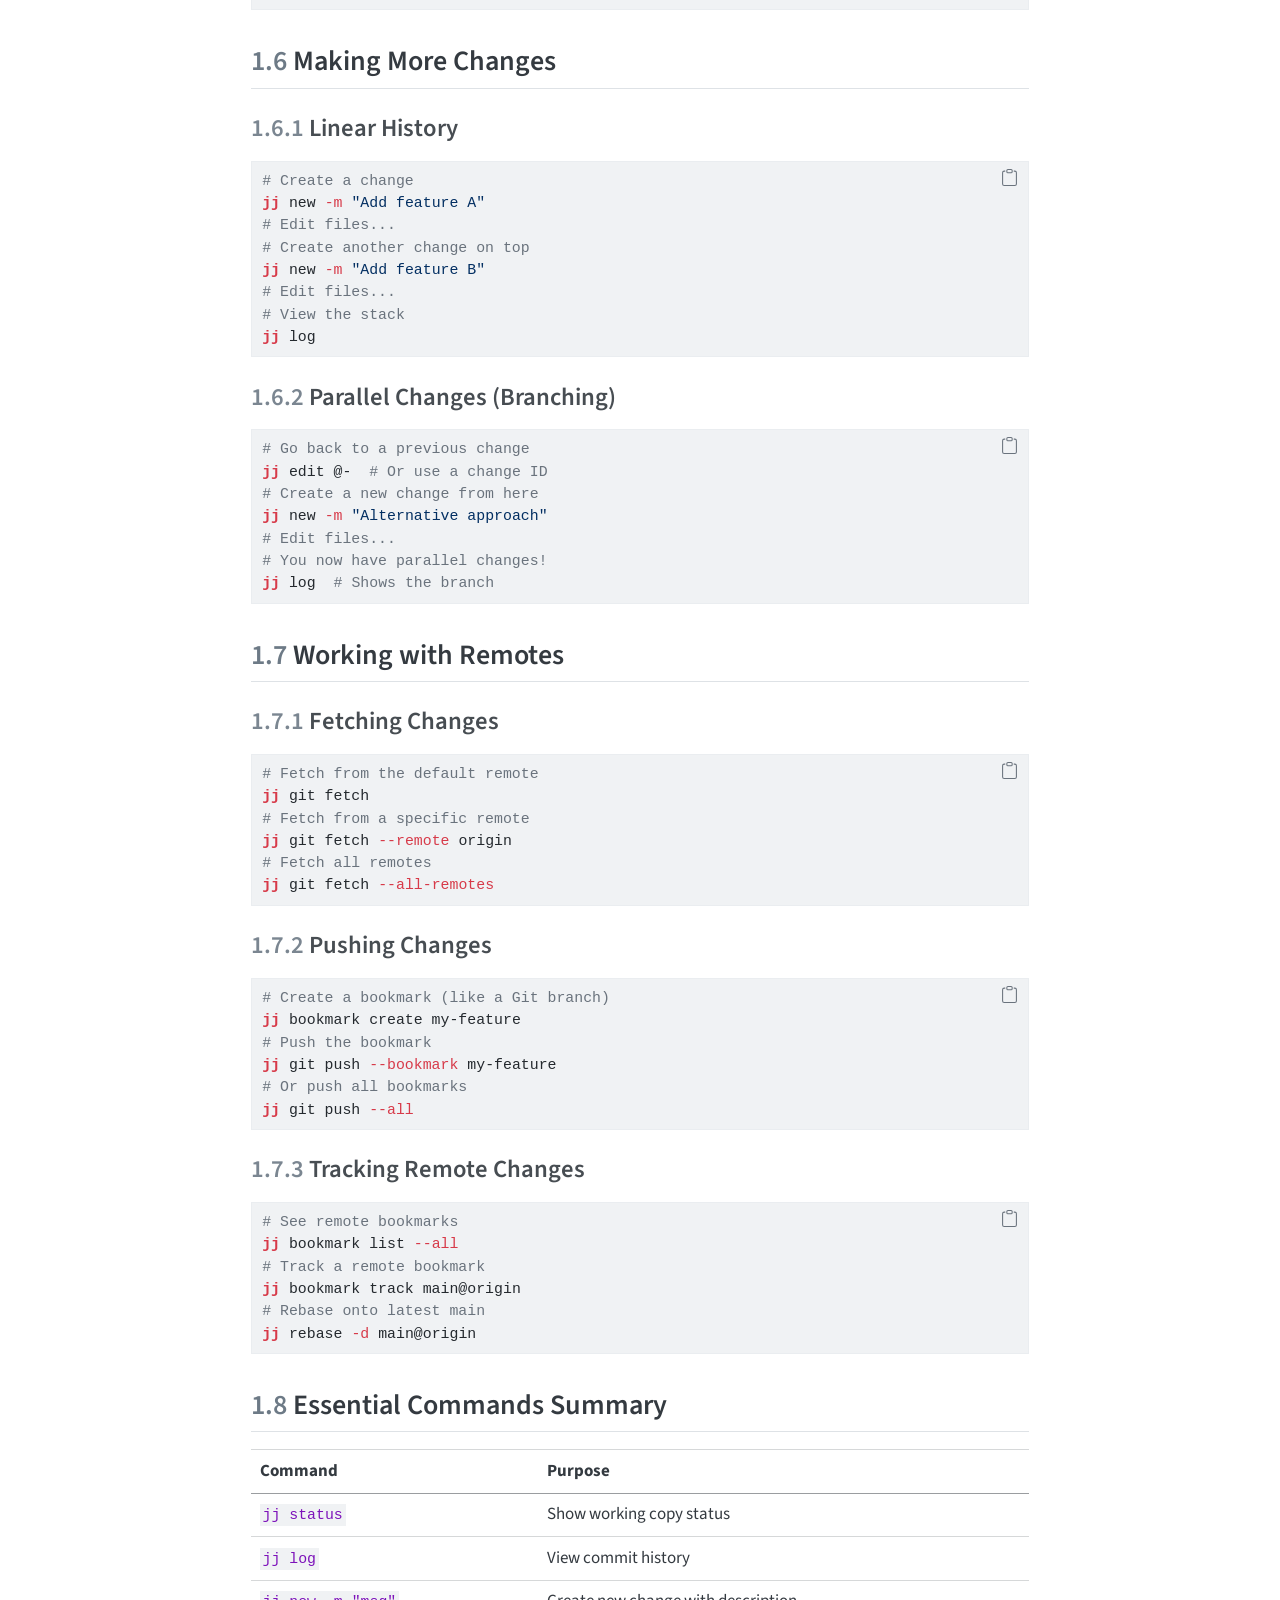
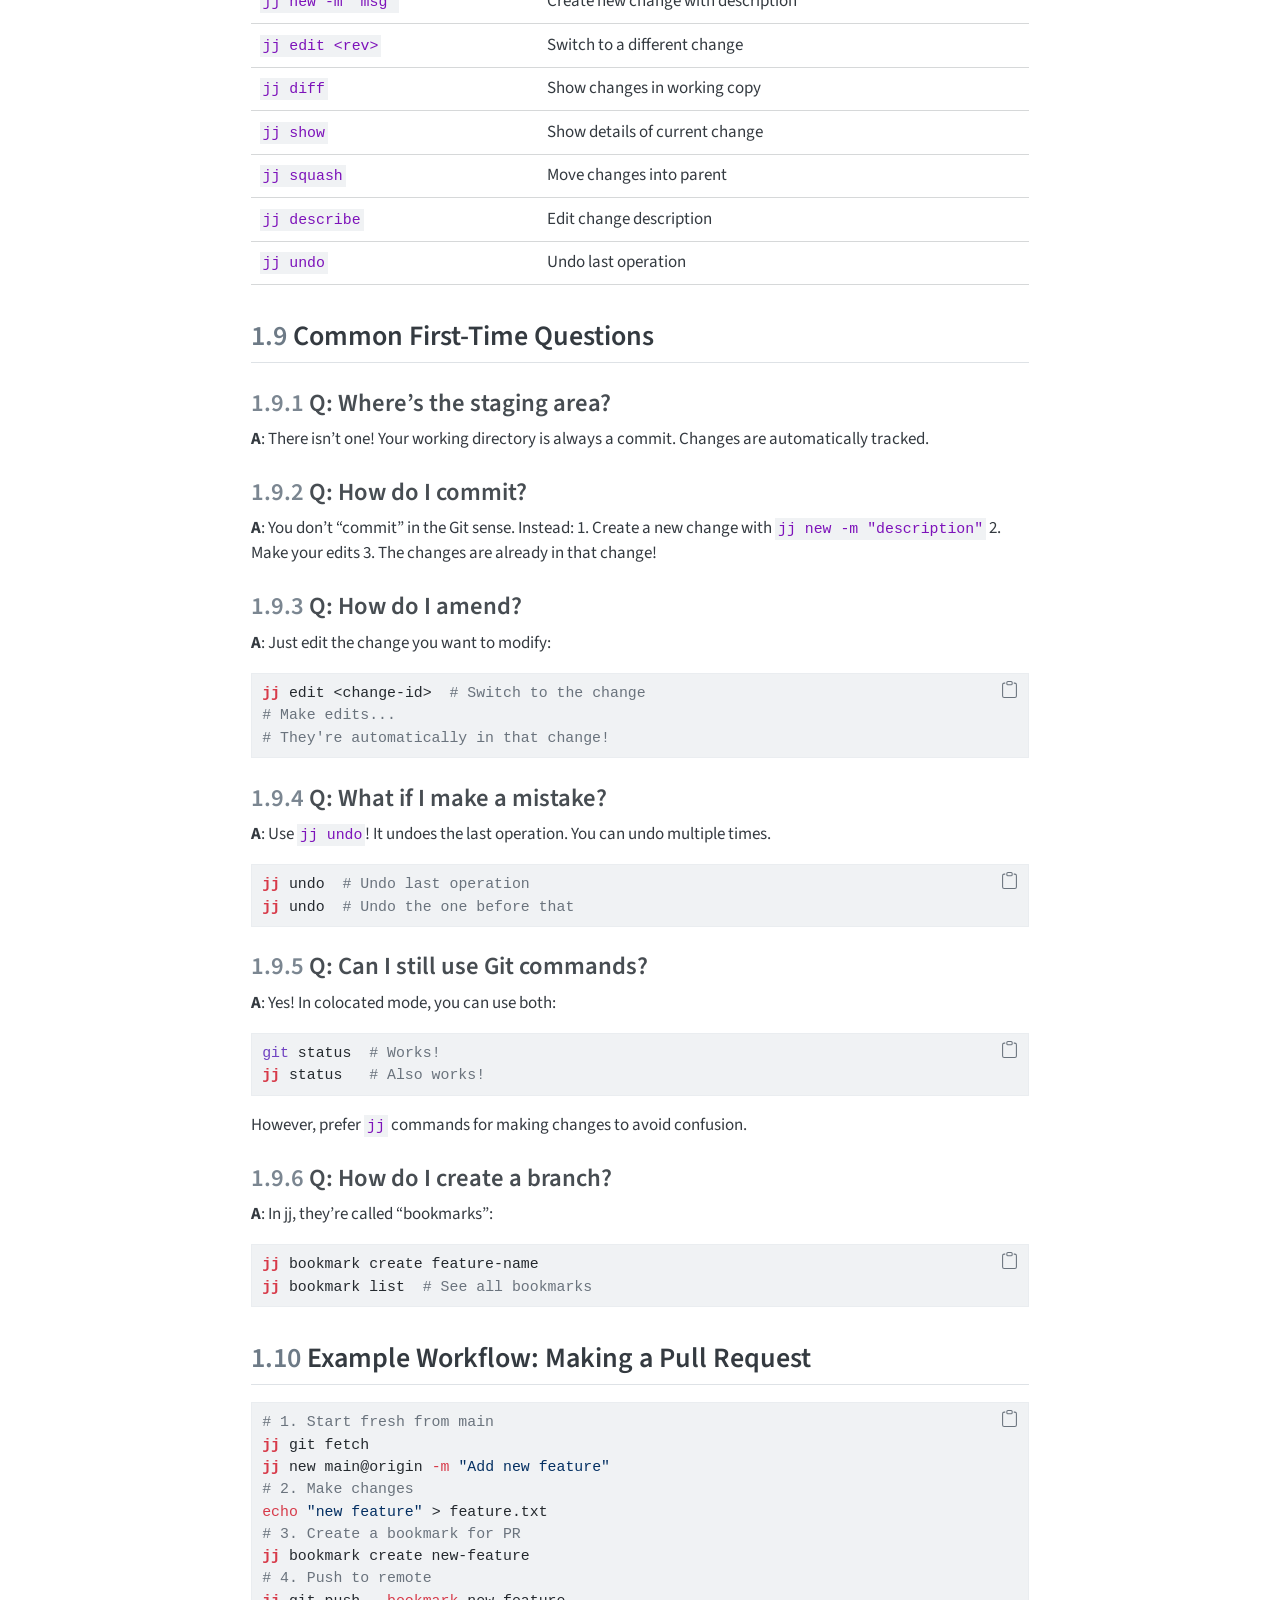
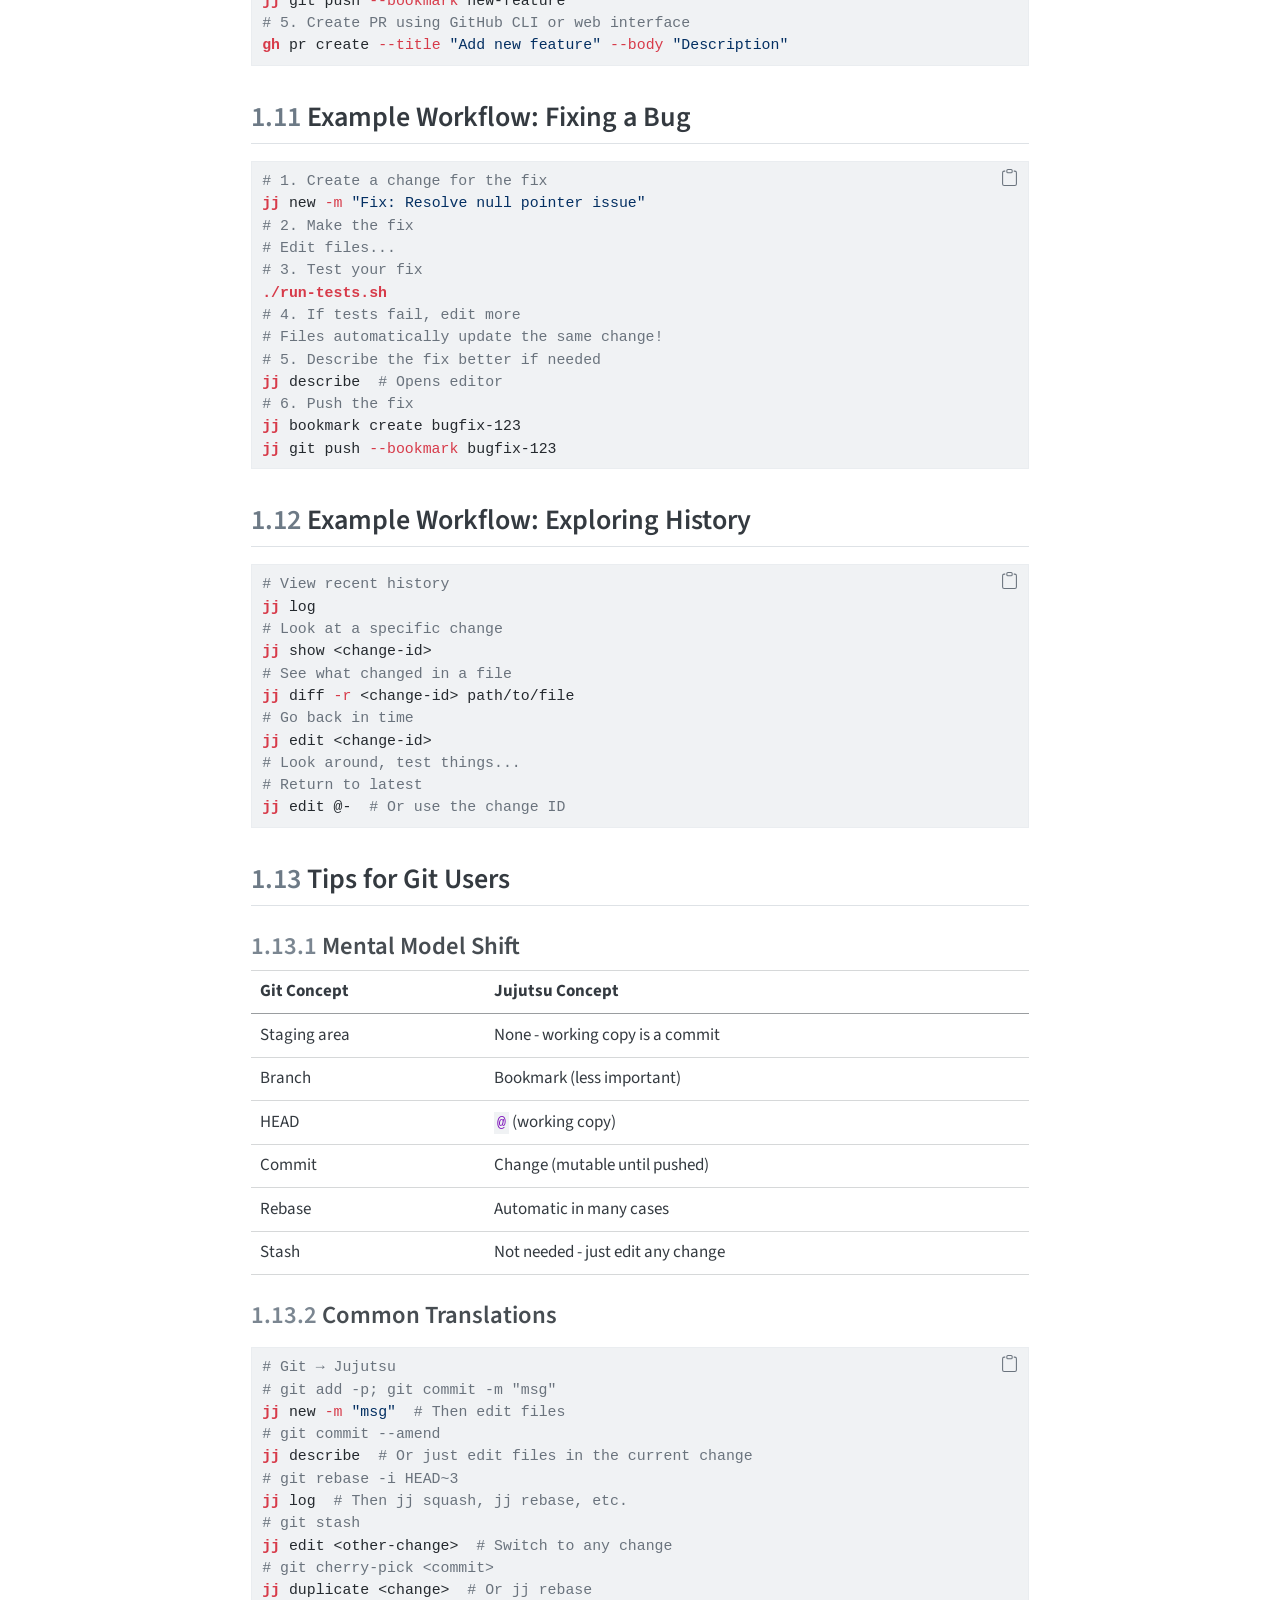
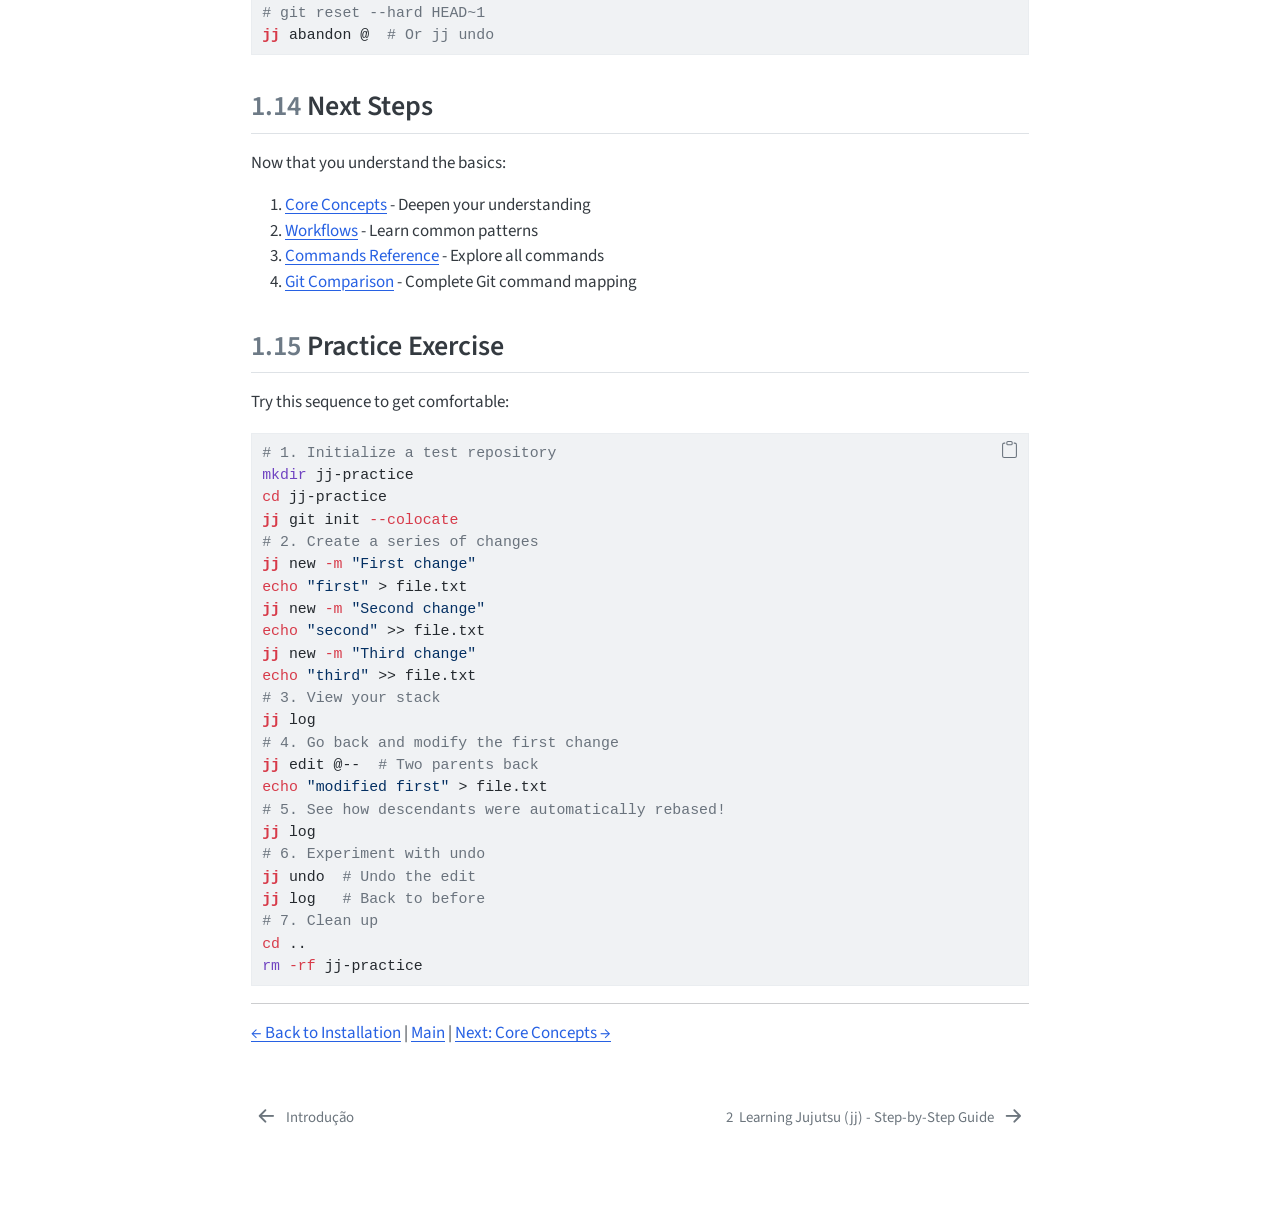
==== commit ba353a7f: "deploy: 322edcbf116c7c2081de2467da02526015c44987" ====
--- a/topics/getting-started.html
+++ b/topics/getting-started.html
@@ -7,7 +7,7 @@
 <meta name="viewport" content="width=device-width, initial-scale=1.0, user-scalable=yes">
 
 
-<title>2&nbsp; Getting Started with Jujutsu – Jujutsu Book</title>
+<title>1&nbsp; Getting Started with Jujutsu – Jujutsu Book</title>
 <style>
 /* Default styles provided by pandoc.
 ** See https://pandoc.org/MANUAL.html#variables-for-html for config info.
@@ -298,7 +298,7 @@
       <button type="button" class="quarto-btn-toggle btn" data-bs-toggle="collapse" role="button" data-bs-target=".quarto-sidebar-collapse-item" aria-controls="quarto-sidebar" aria-expanded="false" aria-label="Toggle sidebar navigation" onclick="if (window.quartoToggleHeadroom) { window.quartoToggleHeadroom(); }">
         <i class="bi bi-layout-text-sidebar-reverse"></i>
       </button>
-        <nav class="quarto-page-breadcrumbs" aria-label="breadcrumb"><ol class="breadcrumb"><li class="breadcrumb-item"><a href="../topics/getting-started.html"><span class="chapter-number">2</span>&nbsp; <span class="chapter-title">Getting Started with Jujutsu</span></a></li></ol></nav>
+        <nav class="quarto-page-breadcrumbs" aria-label="breadcrumb"><ol class="breadcrumb"><li class="breadcrumb-item"><a href="../topics/getting-started.html"><span class="chapter-number">1</span>&nbsp; <span class="chapter-title">Getting Started with Jujutsu</span></a></li></ol></nav>
         <a class="flex-grow-1" role="navigation" data-bs-toggle="collapse" data-bs-target=".quarto-sidebar-collapse-item" aria-controls="quarto-sidebar" aria-expanded="false" aria-label="Toggle sidebar navigation" onclick="if (window.quartoToggleHeadroom) { window.quartoToggleHeadroom(); }">      
         </a>
       <button type="button" class="btn quarto-search-button" aria-label="Search" onclick="window.quartoOpenSearch();">
@@ -330,31 +330,31 @@
         <li class="sidebar-item">
   <div class="sidebar-item-container"> 
   <a href="../index.html" class="sidebar-item-text sidebar-link">
- <span class="menu-text"><span class="chapter-number">1</span>&nbsp; <span class="chapter-title">index.html</span></span></a>
+ <span class="menu-text">Introdução</span></a>
   </div>
 </li>
         <li class="sidebar-item">
   <div class="sidebar-item-container"> 
   <a href="../topics/getting-started.html" class="sidebar-item-text sidebar-link active">
- <span class="menu-text"><span class="chapter-number">2</span>&nbsp; <span class="chapter-title">Getting Started with Jujutsu</span></span></a>
+ <span class="menu-text"><span class="chapter-number">1</span>&nbsp; <span class="chapter-title">Getting Started with Jujutsu</span></span></a>
   </div>
 </li>
         <li class="sidebar-item">
   <div class="sidebar-item-container"> 
   <a href="../topics/jj-learning-path.html" class="sidebar-item-text sidebar-link">
- <span class="menu-text"><span class="chapter-number">3</span>&nbsp; <span class="chapter-title">Learning Jujutsu (jj) - Step-by-Step Guide</span></span></a>
+ <span class="menu-text"><span class="chapter-number">2</span>&nbsp; <span class="chapter-title">Learning Jujutsu (jj) - Step-by-Step Guide</span></span></a>
   </div>
 </li>
         <li class="sidebar-item">
   <div class="sidebar-item-container"> 
   <a href="../topics/jj-exercises.html" class="sidebar-item-text sidebar-link">
- <span class="menu-text"><span class="chapter-number">4</span>&nbsp; <span class="chapter-title">Jujutsu (jj) Exercises - By Level</span></span></a>
+ <span class="menu-text"><span class="chapter-number">3</span>&nbsp; <span class="chapter-title">Jujutsu (jj) Exercises - By Level</span></span></a>
   </div>
 </li>
         <li class="sidebar-item">
   <div class="sidebar-item-container"> 
   <a href="../topics/jj_exerc_grok.html" class="sidebar-item-text sidebar-link">
- <span class="menu-text"><span class="chapter-number">5</span>&nbsp; <span class="chapter-title">Drill: Migrar Repositório Git Existente para jj (usando –colocate)</span></span></a>
+ <span class="menu-text"><span class="chapter-number">4</span>&nbsp; <span class="chapter-title">Drill: Migrar Repositório Git Existente para jj (usando –colocate)</span></span></a>
   </div>
 </li>
     </ul>
@@ -367,59 +367,59 @@
     <h2 id="toc-title">Nesta página</h2>
    
   <ul>
-  <li><a href="#prerequisites" id="toc-prerequisites" class="nav-link active" data-scroll-target="#prerequisites"><span class="header-section-number">2.1</span> Prerequisites</a></li>
-  <li><a href="#your-first-repository" id="toc-your-first-repository" class="nav-link" data-scroll-target="#your-first-repository"><span class="header-section-number">2.2</span> Your First Repository</a>
+  <li><a href="#prerequisites" id="toc-prerequisites" class="nav-link active" data-scroll-target="#prerequisites"><span class="header-section-number">1.1</span> Prerequisites</a></li>
+  <li><a href="#your-first-repository" id="toc-your-first-repository" class="nav-link" data-scroll-target="#your-first-repository"><span class="header-section-number">1.2</span> Your First Repository</a>
   <ul class="collapse">
-  <li><a href="#option-1-start-with-an-existing-git-repository-recommended" id="toc-option-1-start-with-an-existing-git-repository-recommended" class="nav-link" data-scroll-target="#option-1-start-with-an-existing-git-repository-recommended"><span class="header-section-number">2.2.1</span> Option 1: Start with an Existing Git Repository (Recommended)</a></li>
-  <li><a href="#option-2-clone-a-git-repository" id="toc-option-2-clone-a-git-repository" class="nav-link" data-scroll-target="#option-2-clone-a-git-repository"><span class="header-section-number">2.2.2</span> Option 2: Clone a Git Repository</a></li>
-  <li><a href="#option-3-create-a-new-repository" id="toc-option-3-create-a-new-repository" class="nav-link" data-scroll-target="#option-3-create-a-new-repository"><span class="header-section-number">2.2.3</span> Option 3: Create a New Repository</a></li>
-  <li><a href="#option-4-pure-jj-repository-no-git" id="toc-option-4-pure-jj-repository-no-git" class="nav-link" data-scroll-target="#option-4-pure-jj-repository-no-git"><span class="header-section-number">2.2.4</span> Option 4: Pure jj Repository (No Git)</a></li>
+  <li><a href="#option-1-start-with-an-existing-git-repository-recommended" id="toc-option-1-start-with-an-existing-git-repository-recommended" class="nav-link" data-scroll-target="#option-1-start-with-an-existing-git-repository-recommended"><span class="header-section-number">1.2.1</span> Option 1: Start with an Existing Git Repository (Recommended)</a></li>
+  <li><a href="#option-2-clone-a-git-repository" id="toc-option-2-clone-a-git-repository" class="nav-link" data-scroll-target="#option-2-clone-a-git-repository"><span class="header-section-number">1.2.2</span> Option 2: Clone a Git Repository</a></li>
+  <li><a href="#option-3-create-a-new-repository" id="toc-option-3-create-a-new-repository" class="nav-link" data-scroll-target="#option-3-create-a-new-repository"><span class="header-section-number">1.2.3</span> Option 3: Create a New Repository</a></li>
+  <li><a href="#option-4-pure-jj-repository-no-git" id="toc-option-4-pure-jj-repository-no-git" class="nav-link" data-scroll-target="#option-4-pure-jj-repository-no-git"><span class="header-section-number">1.2.4</span> Option 4: Pure jj Repository (No Git)</a></li>
   </ul></li>
-  <li><a href="#understanding-your-repository-state" id="toc-understanding-your-repository-state" class="nav-link" data-scroll-target="#understanding-your-repository-state"><span class="header-section-number">2.3</span> Understanding Your Repository State</a>
+  <li><a href="#understanding-your-repository-state" id="toc-understanding-your-repository-state" class="nav-link" data-scroll-target="#understanding-your-repository-state"><span class="header-section-number">1.3</span> Understanding Your Repository State</a>
   <ul class="collapse">
-  <li><a href="#what-this-means" id="toc-what-this-means" class="nav-link" data-scroll-target="#what-this-means"><span class="header-section-number">2.3.1</span> What This Means</a></li>
+  <li><a href="#what-this-means" id="toc-what-this-means" class="nav-link" data-scroll-target="#what-this-means"><span class="header-section-number">1.3.1</span> What This Means</a></li>
   </ul></li>
-  <li><a href="#your-first-change" id="toc-your-first-change" class="nav-link" data-scroll-target="#your-first-change"><span class="header-section-number">2.4</span> Your First Change</a>
+  <li><a href="#your-first-change" id="toc-your-first-change" class="nav-link" data-scroll-target="#your-first-change"><span class="header-section-number">1.4</span> Your First Change</a>
   <ul class="collapse">
-  <li><a href="#traditional-workflow-like-git" id="toc-traditional-workflow-like-git" class="nav-link" data-scroll-target="#traditional-workflow-like-git"><span class="header-section-number">2.4.1</span> Traditional Workflow (Like Git)</a></li>
-  <li><a href="#modern-workflow-recommended" id="toc-modern-workflow-recommended" class="nav-link" data-scroll-target="#modern-workflow-recommended"><span class="header-section-number">2.4.2</span> Modern Workflow (Recommended)</a></li>
+  <li><a href="#traditional-workflow-like-git" id="toc-traditional-workflow-like-git" class="nav-link" data-scroll-target="#traditional-workflow-like-git"><span class="header-section-number">1.4.1</span> Traditional Workflow (Like Git)</a></li>
+  <li><a href="#modern-workflow-recommended" id="toc-modern-workflow-recommended" class="nav-link" data-scroll-target="#modern-workflow-recommended"><span class="header-section-number">1.4.2</span> Modern Workflow (Recommended)</a></li>
   </ul></li>
-  <li><a href="#viewing-history" id="toc-viewing-history" class="nav-link" data-scroll-target="#viewing-history"><span class="header-section-number">2.5</span> Viewing History</a>
+  <li><a href="#viewing-history" id="toc-viewing-history" class="nav-link" data-scroll-target="#viewing-history"><span class="header-section-number">1.5</span> Viewing History</a>
   <ul class="collapse">
-  <li><a href="#understanding-the-log" id="toc-understanding-the-log" class="nav-link" data-scroll-target="#understanding-the-log"><span class="header-section-number">2.5.1</span> Understanding the Log</a></li>
-  <li><a href="#customizing-log-output" id="toc-customizing-log-output" class="nav-link" data-scroll-target="#customizing-log-output"><span class="header-section-number">2.5.2</span> Customizing Log Output</a></li>
+  <li><a href="#understanding-the-log" id="toc-understanding-the-log" class="nav-link" data-scroll-target="#understanding-the-log"><span class="header-section-number">1.5.1</span> Understanding the Log</a></li>
+  <li><a href="#customizing-log-output" id="toc-customizing-log-output" class="nav-link" data-scroll-target="#customizing-log-output"><span class="header-section-number">1.5.2</span> Customizing Log Output</a></li>
   </ul></li>
-  <li><a href="#making-more-changes" id="toc-making-more-changes" class="nav-link" data-scroll-target="#making-more-changes"><span class="header-section-number">2.6</span> Making More Changes</a>
+  <li><a href="#making-more-changes" id="toc-making-more-changes" class="nav-link" data-scroll-target="#making-more-changes"><span class="header-section-number">1.6</span> Making More Changes</a>
   <ul class="collapse">
-  <li><a href="#linear-history" id="toc-linear-history" class="nav-link" data-scroll-target="#linear-history"><span class="header-section-number">2.6.1</span> Linear History</a></li>
-  <li><a href="#parallel-changes-branching" id="toc-parallel-changes-branching" class="nav-link" data-scroll-target="#parallel-changes-branching"><span class="header-section-number">2.6.2</span> Parallel Changes (Branching)</a></li>
+  <li><a href="#linear-history" id="toc-linear-history" class="nav-link" data-scroll-target="#linear-history"><span class="header-section-number">1.6.1</span> Linear History</a></li>
+  <li><a href="#parallel-changes-branching" id="toc-parallel-changes-branching" class="nav-link" data-scroll-target="#parallel-changes-branching"><span class="header-section-number">1.6.2</span> Parallel Changes (Branching)</a></li>
   </ul></li>
-  <li><a href="#working-with-remotes" id="toc-working-with-remotes" class="nav-link" data-scroll-target="#working-with-remotes"><span class="header-section-number">2.7</span> Working with Remotes</a>
+  <li><a href="#working-with-remotes" id="toc-working-with-remotes" class="nav-link" data-scroll-target="#working-with-remotes"><span class="header-section-number">1.7</span> Working with Remotes</a>
   <ul class="collapse">
-  <li><a href="#fetching-changes" id="toc-fetching-changes" class="nav-link" data-scroll-target="#fetching-changes"><span class="header-section-number">2.7.1</span> Fetching Changes</a></li>
-  <li><a href="#pushing-changes" id="toc-pushing-changes" class="nav-link" data-scroll-target="#pushing-changes"><span class="header-section-number">2.7.2</span> Pushing Changes</a></li>
-  <li><a href="#tracking-remote-changes" id="toc-tracking-remote-changes" class="nav-link" data-scroll-target="#tracking-remote-changes"><span class="header-section-number">2.7.3</span> Tracking Remote Changes</a></li>
+  <li><a href="#fetching-changes" id="toc-fetching-changes" class="nav-link" data-scroll-target="#fetching-changes"><span class="header-section-number">1.7.1</span> Fetching Changes</a></li>
+  <li><a href="#pushing-changes" id="toc-pushing-changes" class="nav-link" data-scroll-target="#pushing-changes"><span class="header-section-number">1.7.2</span> Pushing Changes</a></li>
+  <li><a href="#tracking-remote-changes" id="toc-tracking-remote-changes" class="nav-link" data-scroll-target="#tracking-remote-changes"><span class="header-section-number">1.7.3</span> Tracking Remote Changes</a></li>
   </ul></li>
-  <li><a href="#essential-commands-summary" id="toc-essential-commands-summary" class="nav-link" data-scroll-target="#essential-commands-summary"><span class="header-section-number">2.8</span> Essential Commands Summary</a></li>
-  <li><a href="#common-first-time-questions" id="toc-common-first-time-questions" class="nav-link" data-scroll-target="#common-first-time-questions"><span class="header-section-number">2.9</span> Common First-Time Questions</a>
+  <li><a href="#essential-commands-summary" id="toc-essential-commands-summary" class="nav-link" data-scroll-target="#essential-commands-summary"><span class="header-section-number">1.8</span> Essential Commands Summary</a></li>
+  <li><a href="#common-first-time-questions" id="toc-common-first-time-questions" class="nav-link" data-scroll-target="#common-first-time-questions"><span class="header-section-number">1.9</span> Common First-Time Questions</a>
   <ul class="collapse">
-  <li><a href="#q-wheres-the-staging-area" id="toc-q-wheres-the-staging-area" class="nav-link" data-scroll-target="#q-wheres-the-staging-area"><span class="header-section-number">2.9.1</span> Q: Where’s the staging area?</a></li>
-  <li><a href="#q-how-do-i-commit" id="toc-q-how-do-i-commit" class="nav-link" data-scroll-target="#q-how-do-i-commit"><span class="header-section-number">2.9.2</span> Q: How do I commit?</a></li>
-  <li><a href="#q-how-do-i-amend" id="toc-q-how-do-i-amend" class="nav-link" data-scroll-target="#q-how-do-i-amend"><span class="header-section-number">2.9.3</span> Q: How do I amend?</a></li>
-  <li><a href="#q-what-if-i-make-a-mistake" id="toc-q-what-if-i-make-a-mistake" class="nav-link" data-scroll-target="#q-what-if-i-make-a-mistake"><span class="header-section-number">2.9.4</span> Q: What if I make a mistake?</a></li>
-  <li><a href="#q-can-i-still-use-git-commands" id="toc-q-can-i-still-use-git-commands" class="nav-link" data-scroll-target="#q-can-i-still-use-git-commands"><span class="header-section-number">2.9.5</span> Q: Can I still use Git commands?</a></li>
-  <li><a href="#q-how-do-i-create-a-branch" id="toc-q-how-do-i-create-a-branch" class="nav-link" data-scroll-target="#q-how-do-i-create-a-branch"><span class="header-section-number">2.9.6</span> Q: How do I create a branch?</a></li>
+  <li><a href="#q-wheres-the-staging-area" id="toc-q-wheres-the-staging-area" class="nav-link" data-scroll-target="#q-wheres-the-staging-area"><span class="header-section-number">1.9.1</span> Q: Where’s the staging area?</a></li>
+  <li><a href="#q-how-do-i-commit" id="toc-q-how-do-i-commit" class="nav-link" data-scroll-target="#q-how-do-i-commit"><span class="header-section-number">1.9.2</span> Q: How do I commit?</a></li>
+  <li><a href="#q-how-do-i-amend" id="toc-q-how-do-i-amend" class="nav-link" data-scroll-target="#q-how-do-i-amend"><span class="header-section-number">1.9.3</span> Q: How do I amend?</a></li>
+  <li><a href="#q-what-if-i-make-a-mistake" id="toc-q-what-if-i-make-a-mistake" class="nav-link" data-scroll-target="#q-what-if-i-make-a-mistake"><span class="header-section-number">1.9.4</span> Q: What if I make a mistake?</a></li>
+  <li><a href="#q-can-i-still-use-git-commands" id="toc-q-can-i-still-use-git-commands" class="nav-link" data-scroll-target="#q-can-i-still-use-git-commands"><span class="header-section-number">1.9.5</span> Q: Can I still use Git commands?</a></li>
+  <li><a href="#q-how-do-i-create-a-branch" id="toc-q-how-do-i-create-a-branch" class="nav-link" data-scroll-target="#q-how-do-i-create-a-branch"><span class="header-section-number">1.9.6</span> Q: How do I create a branch?</a></li>
   </ul></li>
-  <li><a href="#example-workflow-making-a-pull-request" id="toc-example-workflow-making-a-pull-request" class="nav-link" data-scroll-target="#example-workflow-making-a-pull-request"><span class="header-section-number">2.10</span> Example Workflow: Making a Pull Request</a></li>
-  <li><a href="#example-workflow-fixing-a-bug" id="toc-example-workflow-fixing-a-bug" class="nav-link" data-scroll-target="#example-workflow-fixing-a-bug"><span class="header-section-number">2.11</span> Example Workflow: Fixing a Bug</a></li>
-  <li><a href="#example-workflow-exploring-history" id="toc-example-workflow-exploring-history" class="nav-link" data-scroll-target="#example-workflow-exploring-history"><span class="header-section-number">2.12</span> Example Workflow: Exploring History</a></li>
-  <li><a href="#tips-for-git-users" id="toc-tips-for-git-users" class="nav-link" data-scroll-target="#tips-for-git-users"><span class="header-section-number">2.13</span> Tips for Git Users</a>
+  <li><a href="#example-workflow-making-a-pull-request" id="toc-example-workflow-making-a-pull-request" class="nav-link" data-scroll-target="#example-workflow-making-a-pull-request"><span class="header-section-number">1.10</span> Example Workflow: Making a Pull Request</a></li>
+  <li><a href="#example-workflow-fixing-a-bug" id="toc-example-workflow-fixing-a-bug" class="nav-link" data-scroll-target="#example-workflow-fixing-a-bug"><span class="header-section-number">1.11</span> Example Workflow: Fixing a Bug</a></li>
+  <li><a href="#example-workflow-exploring-history" id="toc-example-workflow-exploring-history" class="nav-link" data-scroll-target="#example-workflow-exploring-history"><span class="header-section-number">1.12</span> Example Workflow: Exploring History</a></li>
+  <li><a href="#tips-for-git-users" id="toc-tips-for-git-users" class="nav-link" data-scroll-target="#tips-for-git-users"><span class="header-section-number">1.13</span> Tips for Git Users</a>
   <ul class="collapse">
-  <li><a href="#mental-model-shift" id="toc-mental-model-shift" class="nav-link" data-scroll-target="#mental-model-shift"><span class="header-section-number">2.13.1</span> Mental Model Shift</a></li>
-  <li><a href="#common-translations" id="toc-common-translations" class="nav-link" data-scroll-target="#common-translations"><span class="header-section-number">2.13.2</span> Common Translations</a></li>
+  <li><a href="#mental-model-shift" id="toc-mental-model-shift" class="nav-link" data-scroll-target="#mental-model-shift"><span class="header-section-number">1.13.1</span> Mental Model Shift</a></li>
+  <li><a href="#common-translations" id="toc-common-translations" class="nav-link" data-scroll-target="#common-translations"><span class="header-section-number">1.13.2</span> Common Translations</a></li>
   </ul></li>
-  <li><a href="#next-steps" id="toc-next-steps" class="nav-link" data-scroll-target="#next-steps"><span class="header-section-number">2.14</span> Next Steps</a></li>
-  <li><a href="#practice-exercise" id="toc-practice-exercise" class="nav-link" data-scroll-target="#practice-exercise"><span class="header-section-number">2.15</span> Practice Exercise</a></li>
+  <li><a href="#next-steps" id="toc-next-steps" class="nav-link" data-scroll-target="#next-steps"><span class="header-section-number">1.14</span> Next Steps</a></li>
+  <li><a href="#practice-exercise" id="toc-practice-exercise" class="nav-link" data-scroll-target="#practice-exercise"><span class="header-section-number">1.15</span> Practice Exercise</a></li>
   </ul>
 <div class="toc-actions"><ul><li><a href="https://github.com/linduarte/jujutsu-book/edit/main/topics/getting-started.md" class="toc-action"><i class="bi bi-github"></i>Edit this page</a></li><li><a href="https://github.com/linduarte/jujutsu-book/issues/new" class="toc-action"><i class="bi empty"></i>Report an issue</a></li></ul></div></nav>
     </div>
@@ -429,7 +429,7 @@
 
 <header id="title-block-header" class="quarto-title-block default">
 <div class="quarto-title">
-<h1 class="title"><span class="chapter-number">2</span>&nbsp; <span class="chapter-title">Getting Started with Jujutsu</span></h1>
+<h1 class="title"><span class="chapter-number">1</span>&nbsp; <span class="chapter-title">Getting Started with Jujutsu</span></h1>
 </div>
 
 
@@ -447,18 +447,18 @@
 
 
 <p>Your first steps with Jujutsu VCS - from initialization to your first change.</p>
-<section id="prerequisites" class="level2" data-number="2.1">
-<h2 data-number="2.1" class="anchored" data-anchor-id="prerequisites"><span class="header-section-number">2.1</span> Prerequisites</h2>
+<section id="prerequisites" class="level2" data-number="1.1">
+<h2 data-number="1.1" class="anchored" data-anchor-id="prerequisites"><span class="header-section-number">1.1</span> Prerequisites</h2>
 <ul>
 <li><a href="Installation.md">Jujutsu installed</a></li>
 <li>Basic familiarity with version control concepts</li>
 <li>Optional: Git installed (for Git interoperability)</li>
 </ul>
 </section>
-<section id="your-first-repository" class="level2" data-number="2.2">
-<h2 data-number="2.2" class="anchored" data-anchor-id="your-first-repository"><span class="header-section-number">2.2</span> Your First Repository</h2>
-<section id="option-1-start-with-an-existing-git-repository-recommended" class="level3" data-number="2.2.1">
-<h3 data-number="2.2.1" class="anchored" data-anchor-id="option-1-start-with-an-existing-git-repository-recommended"><span class="header-section-number">2.2.1</span> Option 1: Start with an Existing Git Repository (Recommended)</h3>
+<section id="your-first-repository" class="level2" data-number="1.2">
+<h2 data-number="1.2" class="anchored" data-anchor-id="your-first-repository"><span class="header-section-number">1.2</span> Your First Repository</h2>
+<section id="option-1-start-with-an-existing-git-repository-recommended" class="level3" data-number="1.2.1">
+<h3 data-number="1.2.1" class="anchored" data-anchor-id="option-1-start-with-an-existing-git-repository-recommended"><span class="header-section-number">1.2.1</span> Option 1: Start with an Existing Git Repository (Recommended)</h3>
 <p>The easiest way to try jj is with an existing Git repository using <strong>colocated mode</strong>:</p>
 <div class="code-copy-outer-scaffold"><div class="sourceCode" id="cb1"><pre class="sourceCode bash code-with-copy"><code class="sourceCode bash"><span id="cb1-1"><a href="#cb1-1" aria-hidden="true" tabindex="-1"></a><span class="co"># Navigate to your Git repository</span></span>
 <span id="cb1-2"><a href="#cb1-2" aria-hidden="true" tabindex="-1"></a><span class="bu">cd</span> /path/to/your/git/repo</span>
@@ -467,15 +467,15 @@
 <span id="cb1-5"><a href="#cb1-5" aria-hidden="true" tabindex="-1"></a><span class="co"># You can now use both git and jj commands!</span></span></code></pre></div><button title="Copy to Clipboard" class="code-copy-button"><i class="bi"></i></button></div>
 <p>This creates a <code>.jj</code> directory alongside your <code>.git</code> directory. Both tools work on the same repository.</p>
 </section>
-<section id="option-2-clone-a-git-repository" class="level3" data-number="2.2.2">
-<h3 data-number="2.2.2" class="anchored" data-anchor-id="option-2-clone-a-git-repository"><span class="header-section-number">2.2.2</span> Option 2: Clone a Git Repository</h3>
+<section id="option-2-clone-a-git-repository" class="level3" data-number="1.2.2">
+<h3 data-number="1.2.2" class="anchored" data-anchor-id="option-2-clone-a-git-repository"><span class="header-section-number">1.2.2</span> Option 2: Clone a Git Repository</h3>
 <div class="code-copy-outer-scaffold"><div class="sourceCode" id="cb2"><pre class="sourceCode bash code-with-copy"><code class="sourceCode bash"><span id="cb2-1"><a href="#cb2-1" aria-hidden="true" tabindex="-1"></a><span class="co"># Clone a repository with jj</span></span>
 <span id="cb2-2"><a href="#cb2-2" aria-hidden="true" tabindex="-1"></a><span class="ex">jj</span> git clone <span class="at">--colocate</span> https://github.com/user/repo.git</span>
 <span id="cb2-3"><a href="#cb2-3" aria-hidden="true" tabindex="-1"></a><span class="co"># Or use SSH</span></span>
 <span id="cb2-4"><a href="#cb2-4" aria-hidden="true" tabindex="-1"></a><span class="ex">jj</span> git clone <span class="at">--colocate</span> git@github.com:user/repo.git</span></code></pre></div><button title="Copy to Clipboard" class="code-copy-button"><i class="bi"></i></button></div>
 </section>
-<section id="option-3-create-a-new-repository" class="level3" data-number="2.2.3">
-<h3 data-number="2.2.3" class="anchored" data-anchor-id="option-3-create-a-new-repository"><span class="header-section-number">2.2.3</span> Option 3: Create a New Repository</h3>
+<section id="option-3-create-a-new-repository" class="level3" data-number="1.2.3">
+<h3 data-number="1.2.3" class="anchored" data-anchor-id="option-3-create-a-new-repository"><span class="header-section-number">1.2.3</span> Option 3: Create a New Repository</h3>
 <div class="code-copy-outer-scaffold"><div class="sourceCode" id="cb3"><pre class="sourceCode bash code-with-copy"><code class="sourceCode bash"><span id="cb3-1"><a href="#cb3-1" aria-hidden="true" tabindex="-1"></a><span class="co"># Create a new directory</span></span>
 <span id="cb3-2"><a href="#cb3-2" aria-hidden="true" tabindex="-1"></a><span class="fu">mkdir</span> my-project</span>
 <span id="cb3-3"><a href="#cb3-3" aria-hidden="true" tabindex="-1"></a><span class="bu">cd</span> my-project</span>
@@ -484,24 +484,24 @@
 <span id="cb3-6"><a href="#cb3-6" aria-hidden="true" tabindex="-1"></a><span class="co"># Or use colocated mode (recommended)</span></span>
 <span id="cb3-7"><a href="#cb3-7" aria-hidden="true" tabindex="-1"></a><span class="ex">jj</span> git init <span class="at">--colocate</span></span></code></pre></div><button title="Copy to Clipboard" class="code-copy-button"><i class="bi"></i></button></div>
 </section>
-<section id="option-4-pure-jj-repository-no-git" class="level3" data-number="2.2.4">
-<h3 data-number="2.2.4" class="anchored" data-anchor-id="option-4-pure-jj-repository-no-git"><span class="header-section-number">2.2.4</span> Option 4: Pure jj Repository (No Git)</h3>
+<section id="option-4-pure-jj-repository-no-git" class="level3" data-number="1.2.4">
+<h3 data-number="1.2.4" class="anchored" data-anchor-id="option-4-pure-jj-repository-no-git"><span class="header-section-number">1.2.4</span> Option 4: Pure jj Repository (No Git)</h3>
 <div class="code-copy-outer-scaffold"><div class="sourceCode" id="cb4"><pre class="sourceCode bash code-with-copy"><code class="sourceCode bash"><span id="cb4-1"><a href="#cb4-1" aria-hidden="true" tabindex="-1"></a><span class="fu">mkdir</span> my-project</span>
 <span id="cb4-2"><a href="#cb4-2" aria-hidden="true" tabindex="-1"></a><span class="bu">cd</span> my-project</span>
 <span id="cb4-3"><a href="#cb4-3" aria-hidden="true" tabindex="-1"></a><span class="ex">jj</span> init</span></code></pre></div><button title="Copy to Clipboard" class="code-copy-button"><i class="bi"></i></button></div>
 <p><strong>Note</strong>: Most users should use Git-backed repositories for compatibility with remotes.</p>
 </section>
 </section>
-<section id="understanding-your-repository-state" class="level2" data-number="2.3">
-<h2 data-number="2.3" class="anchored" data-anchor-id="understanding-your-repository-state"><span class="header-section-number">2.3</span> Understanding Your Repository State</h2>
+<section id="understanding-your-repository-state" class="level2" data-number="1.3">
+<h2 data-number="1.3" class="anchored" data-anchor-id="understanding-your-repository-state"><span class="header-section-number">1.3</span> Understanding Your Repository State</h2>
 <p>After initialization, check your repository status:</p>
 <div class="code-copy-outer-scaffold"><div class="sourceCode" id="cb5"><pre class="sourceCode bash code-with-copy"><code class="sourceCode bash"><span id="cb5-1"><a href="#cb5-1" aria-hidden="true" tabindex="-1"></a><span class="co"># View the current state</span></span>
 <span id="cb5-2"><a href="#cb5-2" aria-hidden="true" tabindex="-1"></a><span class="ex">jj</span> status</span>
 <span id="cb5-3"><a href="#cb5-3" aria-hidden="true" tabindex="-1"></a><span class="co"># Example output:</span></span>
 <span id="cb5-4"><a href="#cb5-4" aria-hidden="true" tabindex="-1"></a><span class="co"># Working copy : qpvuntsm 4e411c1a (empty) (no description set)</span></span>
 <span id="cb5-5"><a href="#cb5-5" aria-hidden="true" tabindex="-1"></a><span class="co"># Parent commit: zzzzzzzz 00000000 (empty) (no description set)</span></span></code></pre></div><button title="Copy to Clipboard" class="code-copy-button"><i class="bi"></i></button></div>
-<section id="what-this-means" class="level3" data-number="2.3.1">
-<h3 data-number="2.3.1" class="anchored" data-anchor-id="what-this-means"><span class="header-section-number">2.3.1</span> What This Means</h3>
+<section id="what-this-means" class="level3" data-number="1.3.1">
+<h3 data-number="1.3.1" class="anchored" data-anchor-id="what-this-means"><span class="header-section-number">1.3.1</span> What This Means</h3>
 <ul>
 <li><strong>Working copy</strong>: Your current working state (always a commit in jj!)</li>
 <li><strong>Parent commit</strong>: The commit you’re building on</li>
@@ -510,10 +510,10 @@
 </ul>
 </section>
 </section>
-<section id="your-first-change" class="level2" data-number="2.4">
-<h2 data-number="2.4" class="anchored" data-anchor-id="your-first-change"><span class="header-section-number">2.4</span> Your First Change</h2>
-<section id="traditional-workflow-like-git" class="level3" data-number="2.4.1">
-<h3 data-number="2.4.1" class="anchored" data-anchor-id="traditional-workflow-like-git"><span class="header-section-number">2.4.1</span> Traditional Workflow (Like Git)</h3>
+<section id="your-first-change" class="level2" data-number="1.4">
+<h2 data-number="1.4" class="anchored" data-anchor-id="your-first-change"><span class="header-section-number">1.4</span> Your First Change</h2>
+<section id="traditional-workflow-like-git" class="level3" data-number="1.4.1">
+<h3 data-number="1.4.1" class="anchored" data-anchor-id="traditional-workflow-like-git"><span class="header-section-number">1.4.1</span> Traditional Workflow (Like Git)</h3>
 <div class="code-copy-outer-scaffold"><div class="sourceCode" id="cb6"><pre class="sourceCode bash code-with-copy"><code class="sourceCode bash"><span id="cb6-1"><a href="#cb6-1" aria-hidden="true" tabindex="-1"></a><span class="co"># 1. Create a new change</span></span>
 <span id="cb6-2"><a href="#cb6-2" aria-hidden="true" tabindex="-1"></a><span class="ex">jj</span> new <span class="at">-m</span> <span class="st">"Add hello world example"</span></span>
 <span id="cb6-3"><a href="#cb6-3" aria-hidden="true" tabindex="-1"></a><span class="co"># 2. Edit files</span></span>
@@ -526,8 +526,8 @@
 <span id="cb6-10"><a href="#cb6-10" aria-hidden="true" tabindex="-1"></a><span class="co"># 5. Squash changes into the current change</span></span>
 <span id="cb6-11"><a href="#cb6-11" aria-hidden="true" tabindex="-1"></a><span class="ex">jj</span> squash</span></code></pre></div><button title="Copy to Clipboard" class="code-copy-button"><i class="bi"></i></button></div>
 </section>
-<section id="modern-workflow-recommended" class="level3" data-number="2.4.2">
-<h3 data-number="2.4.2" class="anchored" data-anchor-id="modern-workflow-recommended"><span class="header-section-number">2.4.2</span> Modern Workflow (Recommended)</h3>
+<section id="modern-workflow-recommended" class="level3" data-number="1.4.2">
+<h3 data-number="1.4.2" class="anchored" data-anchor-id="modern-workflow-recommended"><span class="header-section-number">1.4.2</span> Modern Workflow (Recommended)</h3>
 <p>In jj, you can describe what you’re going to do first:</p>
 <div class="code-copy-outer-scaffold"><div class="sourceCode" id="cb7"><pre class="sourceCode bash code-with-copy"><code class="sourceCode bash"><span id="cb7-1"><a href="#cb7-1" aria-hidden="true" tabindex="-1"></a><span class="co"># 1. Create a new change with description</span></span>
 <span id="cb7-2"><a href="#cb7-2" aria-hidden="true" tabindex="-1"></a><span class="ex">jj</span> new <span class="at">-m</span> <span class="st">"Add hello world example"</span></span>
@@ -541,8 +541,8 @@
 <p><strong>Key Insight</strong>: Your working directory is always a commit. No need to “stage” changes!</p>
 </section>
 </section>
-<section id="viewing-history" class="level2" data-number="2.5">
-<h2 data-number="2.5" class="anchored" data-anchor-id="viewing-history"><span class="header-section-number">2.5</span> Viewing History</h2>
+<section id="viewing-history" class="level2" data-number="1.5">
+<h2 data-number="1.5" class="anchored" data-anchor-id="viewing-history"><span class="header-section-number">1.5</span> Viewing History</h2>
 <div class="code-copy-outer-scaffold"><div class="sourceCode" id="cb8"><pre class="sourceCode bash code-with-copy"><code class="sourceCode bash"><span id="cb8-1"><a href="#cb8-1" aria-hidden="true" tabindex="-1"></a><span class="co"># View commit history</span></span>
 <span id="cb8-2"><a href="#cb8-2" aria-hidden="true" tabindex="-1"></a><span class="ex">jj</span> log</span>
 <span id="cb8-3"><a href="#cb8-3" aria-hidden="true" tabindex="-1"></a><span class="co"># Example output:</span></span>
@@ -550,8 +550,8 @@
 <span id="cb8-5"><a href="#cb8-5" aria-hidden="true" tabindex="-1"></a><span class="co"># │  Add hello world example</span></span>
 <span id="cb8-6"><a href="#cb8-6" aria-hidden="true" tabindex="-1"></a><span class="co"># ◉  zzzzzzzz root() 00000000</span></span>
 <span id="cb8-7"><a href="#cb8-7" aria-hidden="true" tabindex="-1"></a><span class="co">#    (empty) (no description set)</span></span></code></pre></div><button title="Copy to Clipboard" class="code-copy-button"><i class="bi"></i></button></div>
-<section id="understanding-the-log" class="level3" data-number="2.5.1">
-<h3 data-number="2.5.1" class="anchored" data-anchor-id="understanding-the-log"><span class="header-section-number">2.5.1</span> Understanding the Log</h3>
+<section id="understanding-the-log" class="level3" data-number="1.5.1">
+<h3 data-number="1.5.1" class="anchored" data-anchor-id="understanding-the-log"><span class="header-section-number">1.5.1</span> Understanding the Log</h3>
 <ul>
 <li><code>@</code> - Your current working copy</li>
 <li><code>◉</code> - Other commits</li>
@@ -560,8 +560,8 @@
 <li>Author, timestamp, and description</li>
 </ul>
 </section>
-<section id="customizing-log-output" class="level3" data-number="2.5.2">
-<h3 data-number="2.5.2" class="anchored" data-anchor-id="customizing-log-output"><span class="header-section-number">2.5.2</span> Customizing Log Output</h3>
+<section id="customizing-log-output" class="level3" data-number="1.5.2">
+<h3 data-number="1.5.2" class="anchored" data-anchor-id="customizing-log-output"><span class="header-section-number">1.5.2</span> Customizing Log Output</h3>
 <div class="code-copy-outer-scaffold"><div class="sourceCode" id="cb9"><pre class="sourceCode bash code-with-copy"><code class="sourceCode bash"><span id="cb9-1"><a href="#cb9-1" aria-hidden="true" tabindex="-1"></a><span class="co"># Show more commits</span></span>
 <span id="cb9-2"><a href="#cb9-2" aria-hidden="true" tabindex="-1"></a><span class="ex">jj</span> log <span class="at">-r</span> <span class="st">'all()'</span></span>
 <span id="cb9-3"><a href="#cb9-3" aria-hidden="true" tabindex="-1"></a><span class="co"># Show specific range</span></span>
@@ -572,10 +572,10 @@
 <span id="cb9-8"><a href="#cb9-8" aria-hidden="true" tabindex="-1"></a><span class="ex">jj</span> show</span></code></pre></div><button title="Copy to Clipboard" class="code-copy-button"><i class="bi"></i></button></div>
 </section>
 </section>
-<section id="making-more-changes" class="level2" data-number="2.6">
-<h2 data-number="2.6" class="anchored" data-anchor-id="making-more-changes"><span class="header-section-number">2.6</span> Making More Changes</h2>
-<section id="linear-history" class="level3" data-number="2.6.1">
-<h3 data-number="2.6.1" class="anchored" data-anchor-id="linear-history"><span class="header-section-number">2.6.1</span> Linear History</h3>
+<section id="making-more-changes" class="level2" data-number="1.6">
+<h2 data-number="1.6" class="anchored" data-anchor-id="making-more-changes"><span class="header-section-number">1.6</span> Making More Changes</h2>
+<section id="linear-history" class="level3" data-number="1.6.1">
+<h3 data-number="1.6.1" class="anchored" data-anchor-id="linear-history"><span class="header-section-number">1.6.1</span> Linear History</h3>
 <div class="code-copy-outer-scaffold"><div class="sourceCode" id="cb10"><pre class="sourceCode bash code-with-copy"><code class="sourceCode bash"><span id="cb10-1"><a href="#cb10-1" aria-hidden="true" tabindex="-1"></a><span class="co"># Create a change</span></span>
 <span id="cb10-2"><a href="#cb10-2" aria-hidden="true" tabindex="-1"></a><span class="ex">jj</span> new <span class="at">-m</span> <span class="st">"Add feature A"</span></span>
 <span id="cb10-3"><a href="#cb10-3" aria-hidden="true" tabindex="-1"></a><span class="co"># Edit files...</span></span>
@@ -585,8 +585,8 @@
 <span id="cb10-7"><a href="#cb10-7" aria-hidden="true" tabindex="-1"></a><span class="co"># View the stack</span></span>
 <span id="cb10-8"><a href="#cb10-8" aria-hidden="true" tabindex="-1"></a><span class="ex">jj</span> log</span></code></pre></div><button title="Copy to Clipboard" class="code-copy-button"><i class="bi"></i></button></div>
 </section>
-<section id="parallel-changes-branching" class="level3" data-number="2.6.2">
-<h3 data-number="2.6.2" class="anchored" data-anchor-id="parallel-changes-branching"><span class="header-section-number">2.6.2</span> Parallel Changes (Branching)</h3>
+<section id="parallel-changes-branching" class="level3" data-number="1.6.2">
+<h3 data-number="1.6.2" class="anchored" data-anchor-id="parallel-changes-branching"><span class="header-section-number">1.6.2</span> Parallel Changes (Branching)</h3>
 <div class="code-copy-outer-scaffold"><div class="sourceCode" id="cb11"><pre class="sourceCode bash code-with-copy"><code class="sourceCode bash"><span id="cb11-1"><a href="#cb11-1" aria-hidden="true" tabindex="-1"></a><span class="co"># Go back to a previous change</span></span>
 <span id="cb11-2"><a href="#cb11-2" aria-hidden="true" tabindex="-1"></a><span class="ex">jj</span> edit @-  <span class="co"># Or use a change ID</span></span>
 <span id="cb11-3"><a href="#cb11-3" aria-hidden="true" tabindex="-1"></a><span class="co"># Create a new change from here</span></span>
@@ -596,10 +596,10 @@
 <span id="cb11-7"><a href="#cb11-7" aria-hidden="true" tabindex="-1"></a><span class="ex">jj</span> log  <span class="co"># Shows the branch</span></span></code></pre></div><button title="Copy to Clipboard" class="code-copy-button"><i class="bi"></i></button></div>
 </section>
 </section>
-<section id="working-with-remotes" class="level2" data-number="2.7">
-<h2 data-number="2.7" class="anchored" data-anchor-id="working-with-remotes"><span class="header-section-number">2.7</span> Working with Remotes</h2>
-<section id="fetching-changes" class="level3" data-number="2.7.1">
-<h3 data-number="2.7.1" class="anchored" data-anchor-id="fetching-changes"><span class="header-section-number">2.7.1</span> Fetching Changes</h3>
+<section id="working-with-remotes" class="level2" data-number="1.7">
+<h2 data-number="1.7" class="anchored" data-anchor-id="working-with-remotes"><span class="header-section-number">1.7</span> Working with Remotes</h2>
+<section id="fetching-changes" class="level3" data-number="1.7.1">
+<h3 data-number="1.7.1" class="anchored" data-anchor-id="fetching-changes"><span class="header-section-number">1.7.1</span> Fetching Changes</h3>
 <div class="code-copy-outer-scaffold"><div class="sourceCode" id="cb12"><pre class="sourceCode bash code-with-copy"><code class="sourceCode bash"><span id="cb12-1"><a href="#cb12-1" aria-hidden="true" tabindex="-1"></a><span class="co"># Fetch from the default remote</span></span>
 <span id="cb12-2"><a href="#cb12-2" aria-hidden="true" tabindex="-1"></a><span class="ex">jj</span> git fetch</span>
 <span id="cb12-3"><a href="#cb12-3" aria-hidden="true" tabindex="-1"></a><span class="co"># Fetch from a specific remote</span></span>
@@ -607,8 +607,8 @@
 <span id="cb12-5"><a href="#cb12-5" aria-hidden="true" tabindex="-1"></a><span class="co"># Fetch all remotes</span></span>
 <span id="cb12-6"><a href="#cb12-6" aria-hidden="true" tabindex="-1"></a><span class="ex">jj</span> git fetch <span class="at">--all-remotes</span></span></code></pre></div><button title="Copy to Clipboard" class="code-copy-button"><i class="bi"></i></button></div>
 </section>
-<section id="pushing-changes" class="level3" data-number="2.7.2">
-<h3 data-number="2.7.2" class="anchored" data-anchor-id="pushing-changes"><span class="header-section-number">2.7.2</span> Pushing Changes</h3>
+<section id="pushing-changes" class="level3" data-number="1.7.2">
+<h3 data-number="1.7.2" class="anchored" data-anchor-id="pushing-changes"><span class="header-section-number">1.7.2</span> Pushing Changes</h3>
 <div class="code-copy-outer-scaffold"><div class="sourceCode" id="cb13"><pre class="sourceCode bash code-with-copy"><code class="sourceCode bash"><span id="cb13-1"><a href="#cb13-1" aria-hidden="true" tabindex="-1"></a><span class="co"># Create a bookmark (like a Git branch)</span></span>
 <span id="cb13-2"><a href="#cb13-2" aria-hidden="true" tabindex="-1"></a><span class="ex">jj</span> bookmark create my-feature</span>
 <span id="cb13-3"><a href="#cb13-3" aria-hidden="true" tabindex="-1"></a><span class="co"># Push the bookmark</span></span>
@@ -616,8 +616,8 @@
 <span id="cb13-5"><a href="#cb13-5" aria-hidden="true" tabindex="-1"></a><span class="co"># Or push all bookmarks</span></span>
 <span id="cb13-6"><a href="#cb13-6" aria-hidden="true" tabindex="-1"></a><span class="ex">jj</span> git push <span class="at">--all</span></span></code></pre></div><button title="Copy to Clipboard" class="code-copy-button"><i class="bi"></i></button></div>
 </section>
-<section id="tracking-remote-changes" class="level3" data-number="2.7.3">
-<h3 data-number="2.7.3" class="anchored" data-anchor-id="tracking-remote-changes"><span class="header-section-number">2.7.3</span> Tracking Remote Changes</h3>
+<section id="tracking-remote-changes" class="level3" data-number="1.7.3">
+<h3 data-number="1.7.3" class="anchored" data-anchor-id="tracking-remote-changes"><span class="header-section-number">1.7.3</span> Tracking Remote Changes</h3>
 <div class="code-copy-outer-scaffold"><div class="sourceCode" id="cb14"><pre class="sourceCode bash code-with-copy"><code class="sourceCode bash"><span id="cb14-1"><a href="#cb14-1" aria-hidden="true" tabindex="-1"></a><span class="co"># See remote bookmarks</span></span>
 <span id="cb14-2"><a href="#cb14-2" aria-hidden="true" tabindex="-1"></a><span class="ex">jj</span> bookmark list <span class="at">--all</span></span>
 <span id="cb14-3"><a href="#cb14-3" aria-hidden="true" tabindex="-1"></a><span class="co"># Track a remote bookmark</span></span>
@@ -626,8 +626,8 @@
 <span id="cb14-6"><a href="#cb14-6" aria-hidden="true" tabindex="-1"></a><span class="ex">jj</span> rebase <span class="at">-d</span> main@origin</span></code></pre></div><button title="Copy to Clipboard" class="code-copy-button"><i class="bi"></i></button></div>
 </section>
 </section>
-<section id="essential-commands-summary" class="level2" data-number="2.8">
-<h2 data-number="2.8" class="anchored" data-anchor-id="essential-commands-summary"><span class="header-section-number">2.8</span> Essential Commands Summary</h2>
+<section id="essential-commands-summary" class="level2" data-number="1.8">
+<h2 data-number="1.8" class="anchored" data-anchor-id="essential-commands-summary"><span class="header-section-number">1.8</span> Essential Commands Summary</h2>
 <table class="caption-top table">
 <thead>
 <tr class="header">
@@ -675,45 +675,45 @@
 </tbody>
 </table>
 </section>
-<section id="common-first-time-questions" class="level2" data-number="2.9">
-<h2 data-number="2.9" class="anchored" data-anchor-id="common-first-time-questions"><span class="header-section-number">2.9</span> Common First-Time Questions</h2>
-<section id="q-wheres-the-staging-area" class="level3" data-number="2.9.1">
-<h3 data-number="2.9.1" class="anchored" data-anchor-id="q-wheres-the-staging-area"><span class="header-section-number">2.9.1</span> Q: Where’s the staging area?</h3>
+<section id="common-first-time-questions" class="level2" data-number="1.9">
+<h2 data-number="1.9" class="anchored" data-anchor-id="common-first-time-questions"><span class="header-section-number">1.9</span> Common First-Time Questions</h2>
+<section id="q-wheres-the-staging-area" class="level3" data-number="1.9.1">
+<h3 data-number="1.9.1" class="anchored" data-anchor-id="q-wheres-the-staging-area"><span class="header-section-number">1.9.1</span> Q: Where’s the staging area?</h3>
 <p><strong>A</strong>: There isn’t one! Your working directory is always a commit. Changes are automatically tracked.</p>
 </section>
-<section id="q-how-do-i-commit" class="level3" data-number="2.9.2">
-<h3 data-number="2.9.2" class="anchored" data-anchor-id="q-how-do-i-commit"><span class="header-section-number">2.9.2</span> Q: How do I commit?</h3>
+<section id="q-how-do-i-commit" class="level3" data-number="1.9.2">
+<h3 data-number="1.9.2" class="anchored" data-anchor-id="q-how-do-i-commit"><span class="header-section-number">1.9.2</span> Q: How do I commit?</h3>
 <p><strong>A</strong>: You don’t “commit” in the Git sense. Instead: 1. Create a new change with <code>jj new -m "description"</code> 2. Make your edits 3. The changes are already in that change!</p>
 </section>
-<section id="q-how-do-i-amend" class="level3" data-number="2.9.3">
-<h3 data-number="2.9.3" class="anchored" data-anchor-id="q-how-do-i-amend"><span class="header-section-number">2.9.3</span> Q: How do I amend?</h3>
+<section id="q-how-do-i-amend" class="level3" data-number="1.9.3">
+<h3 data-number="1.9.3" class="anchored" data-anchor-id="q-how-do-i-amend"><span class="header-section-number">1.9.3</span> Q: How do I amend?</h3>
 <p><strong>A</strong>: Just edit the change you want to modify:</p>
 <div class="code-copy-outer-scaffold"><div class="sourceCode" id="cb15"><pre class="sourceCode bash code-with-copy"><code class="sourceCode bash"><span id="cb15-1"><a href="#cb15-1" aria-hidden="true" tabindex="-1"></a><span class="ex">jj</span> edit <span class="op">&lt;</span>change-id<span class="op">&gt;</span>  <span class="co"># Switch to the change</span></span>
 <span id="cb15-2"><a href="#cb15-2" aria-hidden="true" tabindex="-1"></a><span class="co"># Make edits...</span></span>
 <span id="cb15-3"><a href="#cb15-3" aria-hidden="true" tabindex="-1"></a><span class="co"># They're automatically in that change!</span></span></code></pre></div><button title="Copy to Clipboard" class="code-copy-button"><i class="bi"></i></button></div>
 </section>
-<section id="q-what-if-i-make-a-mistake" class="level3" data-number="2.9.4">
-<h3 data-number="2.9.4" class="anchored" data-anchor-id="q-what-if-i-make-a-mistake"><span class="header-section-number">2.9.4</span> Q: What if I make a mistake?</h3>
+<section id="q-what-if-i-make-a-mistake" class="level3" data-number="1.9.4">
+<h3 data-number="1.9.4" class="anchored" data-anchor-id="q-what-if-i-make-a-mistake"><span class="header-section-number">1.9.4</span> Q: What if I make a mistake?</h3>
 <p><strong>A</strong>: Use <code>jj undo</code>! It undoes the last operation. You can undo multiple times.</p>
 <div class="code-copy-outer-scaffold"><div class="sourceCode" id="cb16"><pre class="sourceCode bash code-with-copy"><code class="sourceCode bash"><span id="cb16-1"><a href="#cb16-1" aria-hidden="true" tabindex="-1"></a><span class="ex">jj</span> undo  <span class="co"># Undo last operation</span></span>
 <span id="cb16-2"><a href="#cb16-2" aria-hidden="true" tabindex="-1"></a><span class="ex">jj</span> undo  <span class="co"># Undo the one before that</span></span></code></pre></div><button title="Copy to Clipboard" class="code-copy-button"><i class="bi"></i></button></div>
 </section>
-<section id="q-can-i-still-use-git-commands" class="level3" data-number="2.9.5">
-<h3 data-number="2.9.5" class="anchored" data-anchor-id="q-can-i-still-use-git-commands"><span class="header-section-number">2.9.5</span> Q: Can I still use Git commands?</h3>
+<section id="q-can-i-still-use-git-commands" class="level3" data-number="1.9.5">
+<h3 data-number="1.9.5" class="anchored" data-anchor-id="q-can-i-still-use-git-commands"><span class="header-section-number">1.9.5</span> Q: Can I still use Git commands?</h3>
 <p><strong>A</strong>: Yes! In colocated mode, you can use both:</p>
 <div class="code-copy-outer-scaffold"><div class="sourceCode" id="cb17"><pre class="sourceCode bash code-with-copy"><code class="sourceCode bash"><span id="cb17-1"><a href="#cb17-1" aria-hidden="true" tabindex="-1"></a><span class="fu">git</span> status  <span class="co"># Works!</span></span>
 <span id="cb17-2"><a href="#cb17-2" aria-hidden="true" tabindex="-1"></a><span class="ex">jj</span> status   <span class="co"># Also works!</span></span></code></pre></div><button title="Copy to Clipboard" class="code-copy-button"><i class="bi"></i></button></div>
 <p>However, prefer <code>jj</code> commands for making changes to avoid confusion.</p>
 </section>
-<section id="q-how-do-i-create-a-branch" class="level3" data-number="2.9.6">
-<h3 data-number="2.9.6" class="anchored" data-anchor-id="q-how-do-i-create-a-branch"><span class="header-section-number">2.9.6</span> Q: How do I create a branch?</h3>
+<section id="q-how-do-i-create-a-branch" class="level3" data-number="1.9.6">
+<h3 data-number="1.9.6" class="anchored" data-anchor-id="q-how-do-i-create-a-branch"><span class="header-section-number">1.9.6</span> Q: How do I create a branch?</h3>
 <p><strong>A</strong>: In jj, they’re called “bookmarks”:</p>
 <div class="code-copy-outer-scaffold"><div class="sourceCode" id="cb18"><pre class="sourceCode bash code-with-copy"><code class="sourceCode bash"><span id="cb18-1"><a href="#cb18-1" aria-hidden="true" tabindex="-1"></a><span class="ex">jj</span> bookmark create feature-name</span>
 <span id="cb18-2"><a href="#cb18-2" aria-hidden="true" tabindex="-1"></a><span class="ex">jj</span> bookmark list  <span class="co"># See all bookmarks</span></span></code></pre></div><button title="Copy to Clipboard" class="code-copy-button"><i class="bi"></i></button></div>
 </section>
 </section>
-<section id="example-workflow-making-a-pull-request" class="level2" data-number="2.10">
-<h2 data-number="2.10" class="anchored" data-anchor-id="example-workflow-making-a-pull-request"><span class="header-section-number">2.10</span> Example Workflow: Making a Pull Request</h2>
+<section id="example-workflow-making-a-pull-request" class="level2" data-number="1.10">
+<h2 data-number="1.10" class="anchored" data-anchor-id="example-workflow-making-a-pull-request"><span class="header-section-number">1.10</span> Example Workflow: Making a Pull Request</h2>
 <div class="code-copy-outer-scaffold"><div class="sourceCode" id="cb19"><pre class="sourceCode bash code-with-copy"><code class="sourceCode bash"><span id="cb19-1"><a href="#cb19-1" aria-hidden="true" tabindex="-1"></a><span class="co"># 1. Start fresh from main</span></span>
 <span id="cb19-2"><a href="#cb19-2" aria-hidden="true" tabindex="-1"></a><span class="ex">jj</span> git fetch</span>
 <span id="cb19-3"><a href="#cb19-3" aria-hidden="true" tabindex="-1"></a><span class="ex">jj</span> new main@origin <span class="at">-m</span> <span class="st">"Add new feature"</span></span>
@@ -726,8 +726,8 @@
 <span id="cb19-10"><a href="#cb19-10" aria-hidden="true" tabindex="-1"></a><span class="co"># 5. Create PR using GitHub CLI or web interface</span></span>
 <span id="cb19-11"><a href="#cb19-11" aria-hidden="true" tabindex="-1"></a><span class="ex">gh</span> pr create <span class="at">--title</span> <span class="st">"Add new feature"</span> <span class="at">--body</span> <span class="st">"Description"</span></span></code></pre></div><button title="Copy to Clipboard" class="code-copy-button"><i class="bi"></i></button></div>
 </section>
-<section id="example-workflow-fixing-a-bug" class="level2" data-number="2.11">
-<h2 data-number="2.11" class="anchored" data-anchor-id="example-workflow-fixing-a-bug"><span class="header-section-number">2.11</span> Example Workflow: Fixing a Bug</h2>
+<section id="example-workflow-fixing-a-bug" class="level2" data-number="1.11">
+<h2 data-number="1.11" class="anchored" data-anchor-id="example-workflow-fixing-a-bug"><span class="header-section-number">1.11</span> Example Workflow: Fixing a Bug</h2>
 <div class="code-copy-outer-scaffold"><div class="sourceCode" id="cb20"><pre class="sourceCode bash code-with-copy"><code class="sourceCode bash"><span id="cb20-1"><a href="#cb20-1" aria-hidden="true" tabindex="-1"></a><span class="co"># 1. Create a change for the fix</span></span>
 <span id="cb20-2"><a href="#cb20-2" aria-hidden="true" tabindex="-1"></a><span class="ex">jj</span> new <span class="at">-m</span> <span class="st">"Fix: Resolve null pointer issue"</span></span>
 <span id="cb20-3"><a href="#cb20-3" aria-hidden="true" tabindex="-1"></a><span class="co"># 2. Make the fix</span></span>
@@ -742,8 +742,8 @@
 <span id="cb20-12"><a href="#cb20-12" aria-hidden="true" tabindex="-1"></a><span class="ex">jj</span> bookmark create bugfix-123</span>
 <span id="cb20-13"><a href="#cb20-13" aria-hidden="true" tabindex="-1"></a><span class="ex">jj</span> git push <span class="at">--bookmark</span> bugfix-123</span></code></pre></div><button title="Copy to Clipboard" class="code-copy-button"><i class="bi"></i></button></div>
 </section>
-<section id="example-workflow-exploring-history" class="level2" data-number="2.12">
-<h2 data-number="2.12" class="anchored" data-anchor-id="example-workflow-exploring-history"><span class="header-section-number">2.12</span> Example Workflow: Exploring History</h2>
+<section id="example-workflow-exploring-history" class="level2" data-number="1.12">
+<h2 data-number="1.12" class="anchored" data-anchor-id="example-workflow-exploring-history"><span class="header-section-number">1.12</span> Example Workflow: Exploring History</h2>
 <div class="code-copy-outer-scaffold"><div class="sourceCode" id="cb21"><pre class="sourceCode bash code-with-copy"><code class="sourceCode bash"><span id="cb21-1"><a href="#cb21-1" aria-hidden="true" tabindex="-1"></a><span class="co"># View recent history</span></span>
 <span id="cb21-2"><a href="#cb21-2" aria-hidden="true" tabindex="-1"></a><span class="ex">jj</span> log</span>
 <span id="cb21-3"><a href="#cb21-3" aria-hidden="true" tabindex="-1"></a><span class="co"># Look at a specific change</span></span>
@@ -756,10 +756,10 @@
 <span id="cb21-10"><a href="#cb21-10" aria-hidden="true" tabindex="-1"></a><span class="co"># Return to latest</span></span>
 <span id="cb21-11"><a href="#cb21-11" aria-hidden="true" tabindex="-1"></a><span class="ex">jj</span> edit @-  <span class="co"># Or use the change ID</span></span></code></pre></div><button title="Copy to Clipboard" class="code-copy-button"><i class="bi"></i></button></div>
 </section>
-<section id="tips-for-git-users" class="level2" data-number="2.13">
-<h2 data-number="2.13" class="anchored" data-anchor-id="tips-for-git-users"><span class="header-section-number">2.13</span> Tips for Git Users</h2>
-<section id="mental-model-shift" class="level3" data-number="2.13.1">
-<h3 data-number="2.13.1" class="anchored" data-anchor-id="mental-model-shift"><span class="header-section-number">2.13.1</span> Mental Model Shift</h3>
+<section id="tips-for-git-users" class="level2" data-number="1.13">
+<h2 data-number="1.13" class="anchored" data-anchor-id="tips-for-git-users"><span class="header-section-number">1.13</span> Tips for Git Users</h2>
+<section id="mental-model-shift" class="level3" data-number="1.13.1">
+<h3 data-number="1.13.1" class="anchored" data-anchor-id="mental-model-shift"><span class="header-section-number">1.13.1</span> Mental Model Shift</h3>
 <table class="caption-top table">
 <thead>
 <tr class="header">
@@ -795,8 +795,8 @@
 </tbody>
 </table>
 </section>
-<section id="common-translations" class="level3" data-number="2.13.2">
-<h3 data-number="2.13.2" class="anchored" data-anchor-id="common-translations"><span class="header-section-number">2.13.2</span> Common Translations</h3>
+<section id="common-translations" class="level3" data-number="1.13.2">
+<h3 data-number="1.13.2" class="anchored" data-anchor-id="common-translations"><span class="header-section-number">1.13.2</span> Common Translations</h3>
 <div class="code-copy-outer-scaffold"><div class="sourceCode" id="cb22"><pre class="sourceCode bash code-with-copy"><code class="sourceCode bash"><span id="cb22-1"><a href="#cb22-1" aria-hidden="true" tabindex="-1"></a><span class="co"># Git → Jujutsu</span></span>
 <span id="cb22-2"><a href="#cb22-2" aria-hidden="true" tabindex="-1"></a><span class="co"># git add -p; git commit -m "msg"</span></span>
 <span id="cb22-3"><a href="#cb22-3" aria-hidden="true" tabindex="-1"></a><span class="ex">jj</span> new <span class="at">-m</span> <span class="st">"msg"</span>  <span class="co"># Then edit files</span></span>
@@ -812,8 +812,8 @@
 <span id="cb22-13"><a href="#cb22-13" aria-hidden="true" tabindex="-1"></a><span class="ex">jj</span> abandon @  <span class="co"># Or jj undo</span></span></code></pre></div><button title="Copy to Clipboard" class="code-copy-button"><i class="bi"></i></button></div>
 </section>
 </section>
-<section id="next-steps" class="level2" data-number="2.14">
-<h2 data-number="2.14" class="anchored" data-anchor-id="next-steps"><span class="header-section-number">2.14</span> Next Steps</h2>
+<section id="next-steps" class="level2" data-number="1.14">
+<h2 data-number="1.14" class="anchored" data-anchor-id="next-steps"><span class="header-section-number">1.14</span> Next Steps</h2>
 <p>Now that you understand the basics:</p>
 <ol type="1">
 <li><a href="Core-Concepts.md">Core Concepts</a> - Deepen your understanding</li>
@@ -822,8 +822,8 @@
 <li><a href="Git-Comparison.md">Git Comparison</a> - Complete Git command mapping</li>
 </ol>
 </section>
-<section id="practice-exercise" class="level2" data-number="2.15">
-<h2 data-number="2.15" class="anchored" data-anchor-id="practice-exercise"><span class="header-section-number">2.15</span> Practice Exercise</h2>
+<section id="practice-exercise" class="level2" data-number="1.15">
+<h2 data-number="1.15" class="anchored" data-anchor-id="practice-exercise"><span class="header-section-number">1.15</span> Practice Exercise</h2>
 <p>Try this sequence to get comfortable:</p>
 <div class="code-copy-outer-scaffold"><div class="sourceCode" id="cb23"><pre class="sourceCode bash code-with-copy"><code class="sourceCode bash"><span id="cb23-1"><a href="#cb23-1" aria-hidden="true" tabindex="-1"></a><span class="co"># 1. Initialize a test repository</span></span>
 <span id="cb23-2"><a href="#cb23-2" aria-hidden="true" tabindex="-1"></a><span class="fu">mkdir</span> jj-practice</span>
@@ -1271,13 +1271,13 @@
   </script>
 <nav class="page-navigation">
   <div class="nav-page nav-page-previous">
-      <a href="../index.html" class="pagination-link" aria-label="index.html">
-        <i class="bi bi-arrow-left-short"></i> <span class="nav-page-text"><span class="chapter-number">1</span>&nbsp; <span class="chapter-title">index.html</span></span>
+      <a href="../index.html" class="pagination-link" aria-label="Introdução">
+        <i class="bi bi-arrow-left-short"></i> <span class="nav-page-text">Introdução</span>
       </a>          
   </div>
   <div class="nav-page nav-page-next">
       <a href="../topics/jj-learning-path.html" class="pagination-link" aria-label="Learning Jujutsu (jj) - Step-by-Step Guide">
-        <span class="nav-page-text"><span class="chapter-number">3</span>&nbsp; <span class="chapter-title">Learning Jujutsu (jj) - Step-by-Step Guide</span></span> <i class="bi bi-arrow-right-short"></i>
+        <span class="nav-page-text"><span class="chapter-number">2</span>&nbsp; <span class="chapter-title">Learning Jujutsu (jj) - Step-by-Step Guide</span></span> <i class="bi bi-arrow-right-short"></i>
       </a>
   </div>
 </nav>
